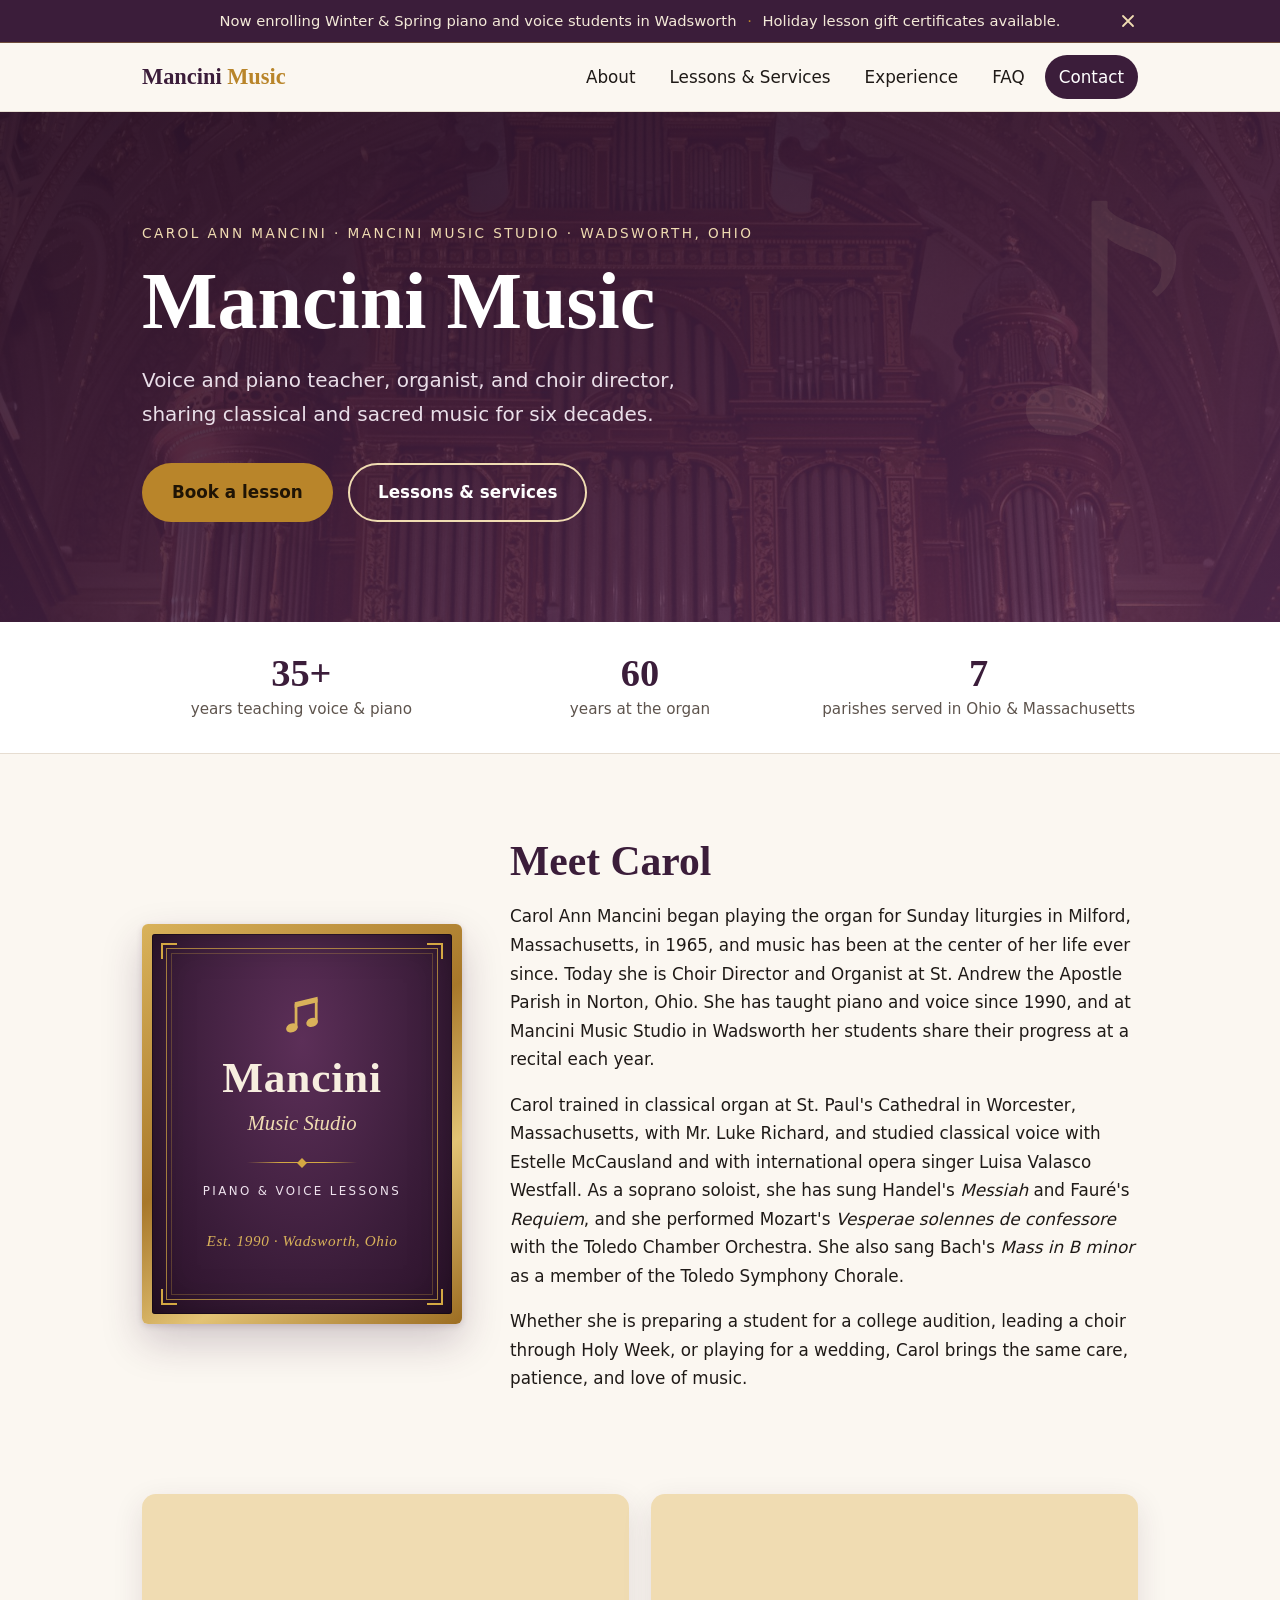
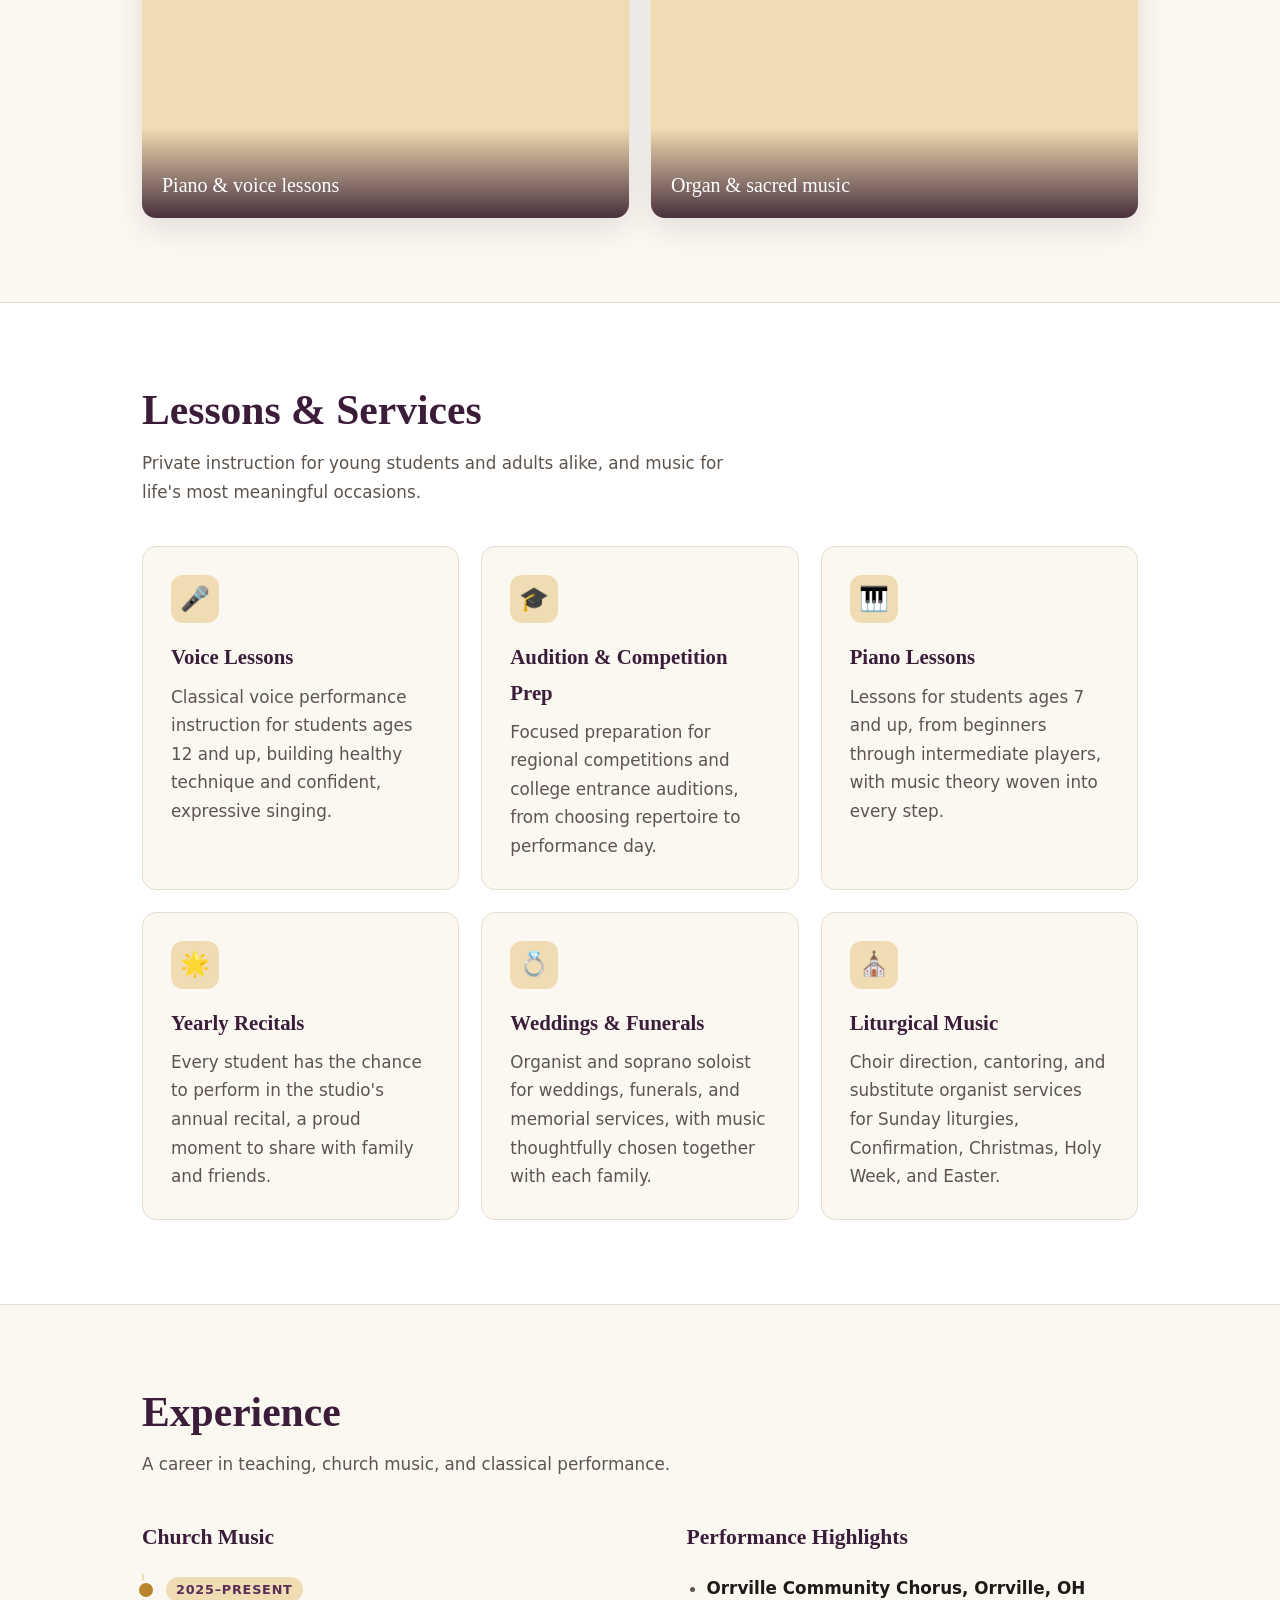
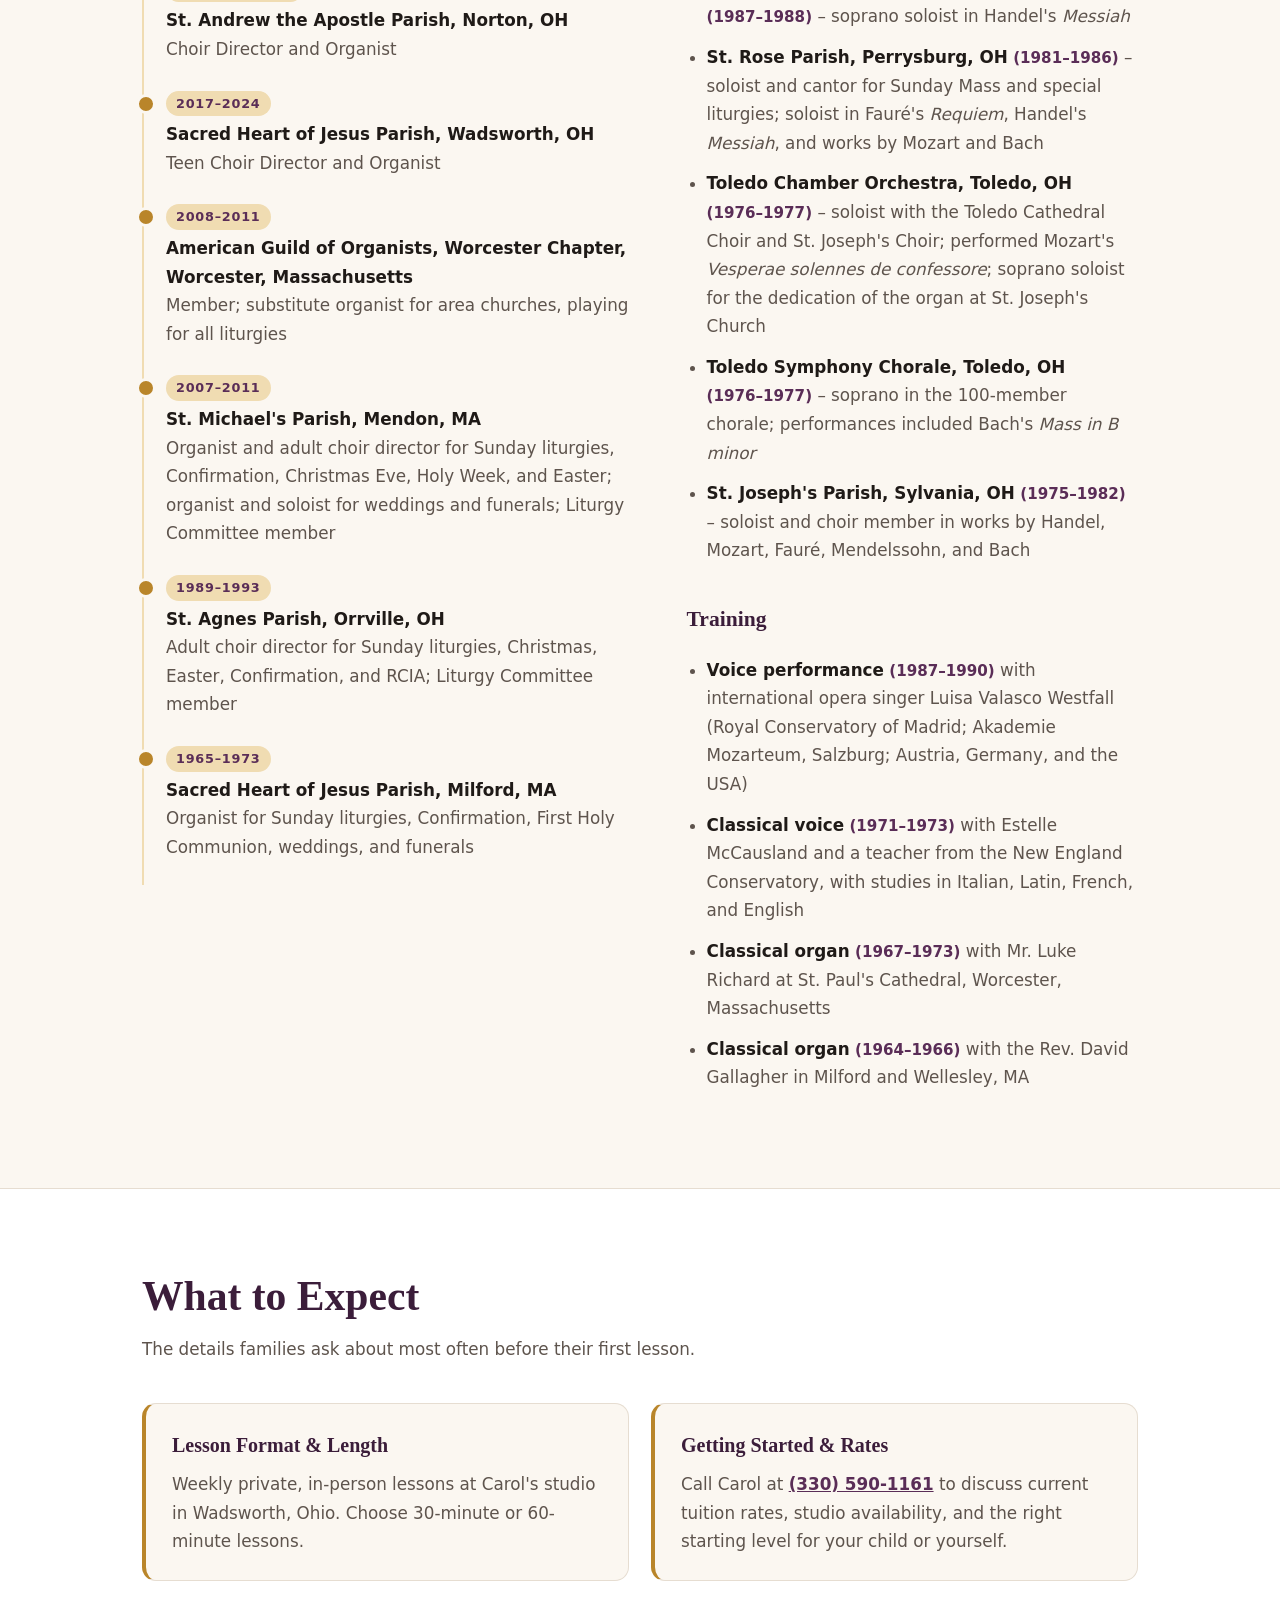
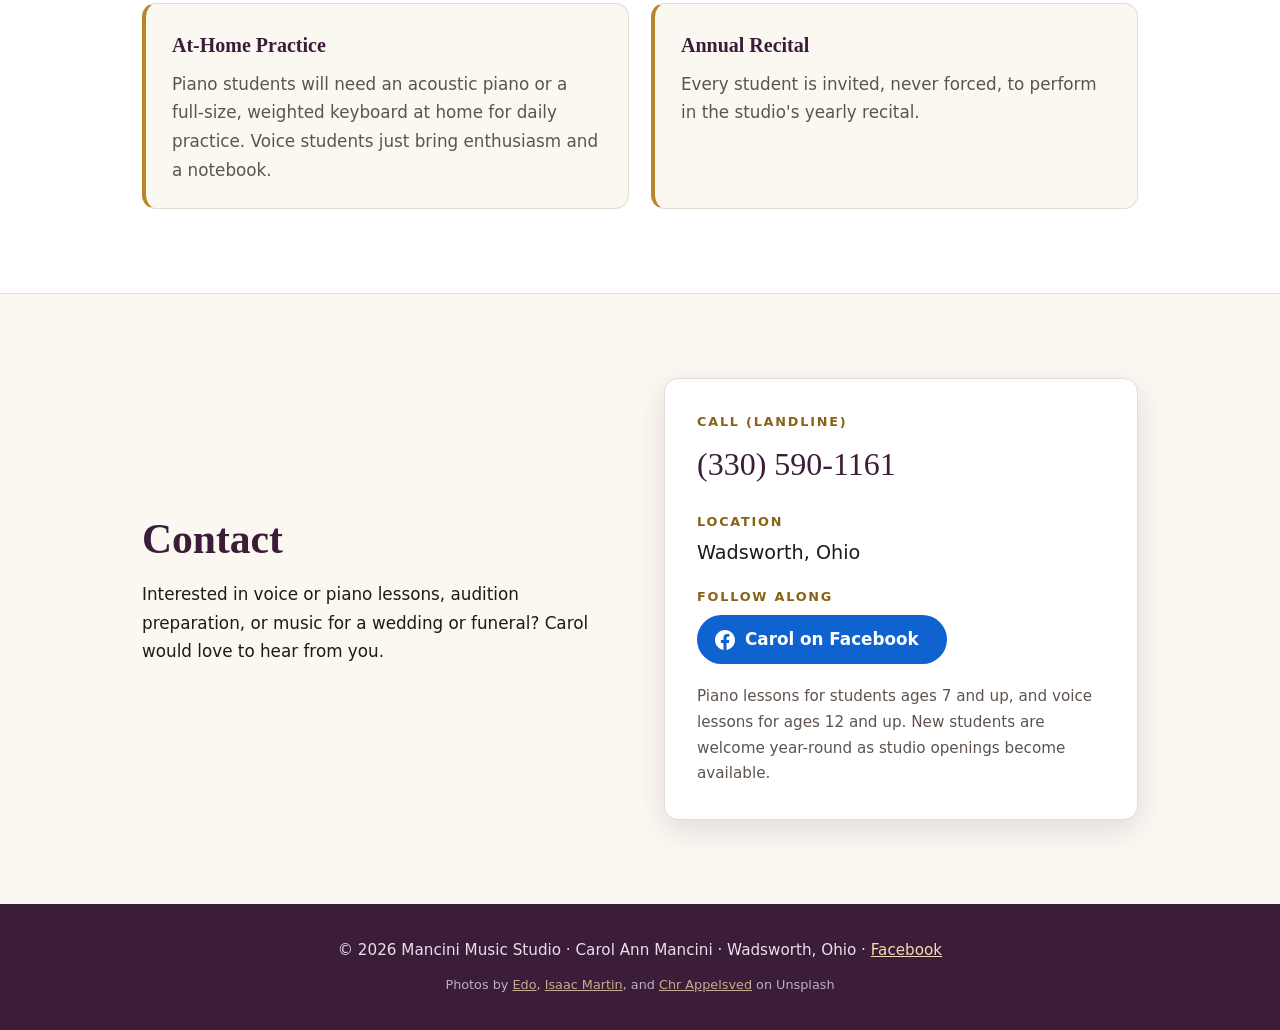
==== index.html @ 0dc57869 "Hide placeholder testimonials until real quotes" ====
<!doctype html>
<html lang="en">
<head>
<meta charset="utf-8">
<meta name="viewport" content="width=device-width, initial-scale=1">
<meta http-equiv="Content-Security-Policy" content="default-src 'none'; script-src 'self'; style-src 'self'; img-src 'self' data:; base-uri 'none'; form-action 'none'; upgrade-insecure-requests">
<meta name="referrer" content="strict-origin-when-cross-origin">
<title>Mancini Music | Carol Ann Mancini – Voice, Piano &amp; Organ</title>
<meta name="description" content="Carol Ann Mancini: voice and piano teacher, organist, and choir director in Wadsworth, Ohio. Piano lessons for ages 7 and up, voice lessons for ages 12 and up, audition preparation, and music for weddings and funerals.">
<link rel="canonical" href="https://mancini-music.github.io/">
<meta property="og:type" content="website">
<meta property="og:url" content="https://mancini-music.github.io/">
<meta property="og:title" content="Mancini Music – Carol Ann Mancini">
<meta property="og:description" content="Voice and piano lessons, organ, and sacred music in Wadsworth, Ohio.">
<meta property="og:image" content="https://mancini-music.github.io/images/hero-organ.jpg">
<meta name="theme-color" content="#3b1d3a">
<link rel="icon" type="image/svg+xml" href="data:image/svg+xml,%3Csvg xmlns='http://www.w3.org/2000/svg' viewBox='0 0 64 64'%3E%3Crect x='2' y='2' width='60' height='60' rx='14' fill='%235a1f3a' stroke='%23d4a843' stroke-width='3'/%3E%3Cg fill='%23e9c46a'%3E%3Cpath d='M25 19 47 14v6l-22 5z'/%3E%3Crect x='25' y='21' width='3.2' height='23'/%3E%3Crect x='43.8' y='16' width='3.2' height='23'/%3E%3Cellipse cx='21.5' cy='44' rx='6.5' ry='4.8' transform='rotate(-20 21.5 44)'/%3E%3Cellipse cx='40.3' cy='39' rx='6.5' ry='4.8' transform='rotate(-20 40.3 39)'/%3E%3C/g%3E%3C/svg%3E">
<link rel="stylesheet" href="styles.css?v=14">
<script type="application/ld+json">
{
  "@context": "https://schema.org",
  "@type": "MusicSchool",
  "name": "Mancini Music Studio",
  "alternateName": "Mancini Music",
  "description": "Private piano lessons for ages 7 and up and classical voice lessons for ages 12 and up with Carol Ann Mancini, organist and choir director. Audition preparation, yearly recitals, and music for weddings and funerals.",
  "url": "https://mancini-music.github.io/",
  "image": "https://mancini-music.github.io/images/hero-organ.jpg",
  "telephone": "+1-330-590-1161",
  "address": {
    "@type": "PostalAddress",
    "addressLocality": "Wadsworth",
    "addressRegion": "OH",
    "addressCountry": "US"
  },
  "areaServed": "Wadsworth, Ohio",
  "founder": {
    "@type": "Person",
    "name": "Carol Ann Mancini",
    "jobTitle": "Piano and Voice Teacher, Organist, and Choir Director"
  },
  "sameAs": ["https://www.facebook.com/carolann.mancini.71"]
}
</script>
</head>
<body>
<a class="skip" href="#main">Skip to main content</a>

<div class="announce" id="announce" role="region" aria-label="Studio announcement">
  <div class="wrap announce-inner">
    <p>Now enrolling Winter &amp; Spring piano and voice students in Wadsworth <span class="announce-dot" aria-hidden="true">·</span> Holiday lesson gift certificates available.</p>
    <button class="announce-close" type="button" aria-label="Dismiss announcement">
      <svg aria-hidden="true" focusable="false" width="14" height="14" viewBox="0 0 14 14"><path d="M2 2l10 10M12 2L2 12" stroke="currentColor" stroke-width="1.8" stroke-linecap="round"/></svg>
    </button>
  </div>
</div>

<header>
  <div class="wrap nav">
    <a class="brand" href="#home">Mancini <span>Music</span></a>
    <button class="toggle" type="button" aria-expanded="false" aria-controls="menu">Menu</button>
    <nav aria-label="Main">
      <ul class="menu" id="menu">
        <li><a href="#about">About</a></li>
        <li><a href="#services">Lessons &amp; Services</a></li>
        <li><a href="#experience">Experience</a></li>
        <li><a href="#faq">FAQ</a></li>
        <li><a class="cta" href="#contact">Contact</a></li>
      </ul>
    </nav>
  </div>
</header>

<main id="main">
  <section class="hero" id="home" aria-labelledby="hero-title">
    <div class="wrap">
      <p class="eyebrow">Carol Ann Mancini · Mancini Music Studio · Wadsworth, Ohio</p>
      <h1 id="hero-title">Mancini Music</h1>
      <p class="lead">Voice and piano teacher, organist, and choir director, sharing classical and sacred music for six decades.</p>
      <a class="btn btn-gold" href="#contact">Book a lesson</a>
      <a class="btn btn-line" href="#services">Lessons &amp; services</a>
    </div>
  </section>

  <div class="stats" role="group" aria-label="At a glance">
    <div class="wrap stats-grid">
      <div><strong>35+</strong><span>years teaching voice &amp; piano</span></div>
      <div><strong>60</strong><span>years at the organ</span></div>
      <div><strong>7</strong><span>parishes served in Ohio &amp; Massachusetts</span></div>
    </div>
  </div>

  <section id="about" aria-labelledby="about-title">
    <div class="wrap about">
      <div class="plaque" role="img" aria-label="Mancini Music Studio – Piano and Voice Lessons – Established 1990, Wadsworth, Ohio">
        <div class="plaque-inner">
          <span class="plaque-corner tl"></span><span class="plaque-corner tr"></span><span class="plaque-corner bl"></span><span class="plaque-corner br"></span>
          <svg class="plaque-note" aria-hidden="true" focusable="false" viewBox="0 0 48 48" width="44" height="44" fill="currentColor"><path d="M16 9 41 3v6L16 15z"/><rect x="16" y="11" width="3" height="26"/><rect x="38" y="5" width="3" height="26"/><ellipse cx="13" cy="37" rx="6.5" ry="4.8" transform="rotate(-20 13 37)"/><ellipse cx="35" cy="31" rx="6.5" ry="4.8" transform="rotate(-20 35 31)"/></svg>
          <span class="plaque-name">Mancini</span>
          <span class="plaque-sub">Music Studio</span>
          <span class="plaque-rule" aria-hidden="true"><span></span></span>
          <span class="plaque-tag">Piano &amp; Voice Lessons</span>
          <span class="plaque-est">Est. 1990 · Wadsworth, Ohio</span>
        </div>
      </div>
      <div>
        <h2 id="about-title">Meet Carol</h2>
        <p>Carol Ann Mancini began playing the organ for Sunday liturgies in Milford, Massachusetts, in 1965, and music has been at the center of her life ever since. Today she is Choir Director and Organist at St. Andrew the Apostle Parish in Norton, Ohio. She has taught piano and voice since 1990, and at Mancini Music Studio in Wadsworth her students share their progress at a recital each year.</p>
        <p>Carol trained in classical organ at St. Paul's Cathedral in Worcester, Massachusetts, with Mr. Luke Richard, and studied classical voice with Estelle McCausland and with international opera singer Luisa Valasco Westfall. As a soprano soloist, she has sung Handel's <em>Messiah</em> and Fauré's <em>Requiem</em>, and she performed Mozart's <em>Vesperae solennes de confessore</em> with the Toledo Chamber Orchestra. She also sang Bach's <em>Mass in B minor</em> as a member of the Toledo Symphony Chorale.</p>
        <p>Whether she is preparing a student for a college audition, leading a choir through Holy Week, or playing for a wedding, Carol brings the same care, patience, and love of music.</p>
      </div>
    </div>
  </section>

  <div class="photo-band">
    <div class="wrap photo-grid">
      <figure>
        <img src="images/piano-sheet-music.jpg" alt="Sheet music resting on a wooden upright piano" width="1100" height="733" loading="lazy" decoding="async">
        <figcaption>Piano &amp; voice lessons</figcaption>
      </figure>
      <figure>
        <img src="images/organ-console.jpg" alt="Close-up of a pipe organ's keyboards and stop knobs" width="1100" height="734" loading="lazy" decoding="async">
        <figcaption>Organ &amp; sacred music</figcaption>
      </figure>
    </div>
  </div>

  <section class="alt" id="services" aria-labelledby="services-title">
    <div class="wrap">
      <h2 id="services-title">Lessons &amp; Services</h2>
      <p class="sub">Private instruction for young students and adults alike, and music for life's most meaningful occasions.</p>
      <div class="cards">
        <article class="card"><div class="icon" aria-hidden="true">🎤</div><h3>Voice Lessons</h3><p>Classical voice performance instruction for students ages 12 and up, building healthy technique and confident, expressive singing.</p></article>
        <article class="card"><div class="icon" aria-hidden="true">🎓</div><h3>Audition &amp; Competition Prep</h3><p>Focused preparation for regional competitions and college entrance auditions, from choosing repertoire to performance day.</p></article>
        <article class="card"><div class="icon" aria-hidden="true">🎹</div><h3>Piano Lessons</h3><p>Lessons for students ages 7 and up, from beginners through intermediate players, with music theory woven into every step.</p></article>
        <article class="card"><div class="icon" aria-hidden="true">🌟</div><h3>Yearly Recitals</h3><p>Every student has the chance to perform in the studio's annual recital, a proud moment to share with family and friends.</p></article>
        <article class="card"><div class="icon" aria-hidden="true">💍</div><h3>Weddings &amp; Funerals</h3><p>Organist and soprano soloist for weddings, funerals, and memorial services, with music thoughtfully chosen together with each family.</p></article>
        <article class="card"><div class="icon" aria-hidden="true">⛪</div><h3>Liturgical Music</h3><p>Choir direction, cantoring, and substitute organist services for Sunday liturgies, Confirmation, Christmas, Holy Week, and Easter.</p></article>
      </div>
    </div>
  </section>

  <!-- Kind Words is hidden until real quotes are added: replace the placeholder quotes below, then delete the word "hidden" on the next line. -->
  <section id="kind-words" aria-labelledby="kind-words-title" hidden>
    <div class="wrap">
      <h2 id="kind-words-title">Kind Words</h2>
      <p class="sub">From the students and families Carol has taught and served.</p>
      <div class="quotes">
        <figure class="quote">
          <span class="quote-mark" aria-hidden="true">“</span>
          <blockquote>
            <p>Our daughter started with Carol at seven, barely able to find middle C. Three years later she plays for the family every Sunday, and she actually asks to practice. Carol is patient, warm, and wonderfully encouraging.</p>
          </blockquote>
          <figcaption><strong>Piano parent</strong><span>Wadsworth, Ohio</span></figcaption>
          <p class="placeholder-note">[Placeholder — replace with real parent/student quote]</p>
        </figure>
        <figure class="quote">
          <span class="quote-mark" aria-hidden="true">“</span>
          <blockquote>
            <p>Carol helped me choose my audition repertoire, worked on every phrase with me, and gave me the confidence to walk into the room calm. I was accepted into my first-choice voice program.</p>
          </blockquote>
          <figcaption><strong>Voice student</strong><span>College audition preparation</span></figcaption>
          <p class="placeholder-note">[Placeholder — replace with real parent/student quote]</p>
        </figure>
        <figure class="quote">
          <span class="quote-mark" aria-hidden="true">“</span>
          <blockquote>
            <p>Carol played and sang at our wedding and, years later, at my father's funeral. Both times she took the time to learn what mattered to us, and the music was beautiful.</p>
          </blockquote>
          <figcaption><strong>Parish family</strong><span>Wedding and funeral music</span></figcaption>
          <p class="placeholder-note">[Placeholder — replace with real parent/student quote]</p>
        </figure>
      </div>
    </div>
  </section>

  <section id="experience" aria-labelledby="experience-title">
    <div class="wrap">
      <h2 id="experience-title">Experience</h2>
      <p class="sub">A career in teaching, church music, and classical performance.</p>
      <div class="exp-grid">
        <div>
          <h3 class="col-title">Church Music</h3>
          <ol class="timeline">
            <li><span class="yr">2025–present</span><strong>St. Andrew the Apostle Parish, Norton, OH</strong>Choir Director and Organist</li>
            <li><span class="yr">2017–2024</span><strong>Sacred Heart of Jesus Parish, Wadsworth, OH</strong>Teen Choir Director and Organist</li>
            <li><span class="yr">2008–2011</span><strong>American Guild of Organists, Worcester Chapter, Worcester, Massachusetts</strong>Member; substitute organist for area churches, playing for all liturgies</li>
            <li><span class="yr">2007–2011</span><strong>St. Michael's Parish, Mendon, MA</strong>Organist and adult choir director for Sunday liturgies, Confirmation, Christmas Eve, Holy Week, and Easter; organist and soloist for weddings and funerals; Liturgy Committee member</li>
            <li><span class="yr">1989–1993</span><strong>St. Agnes Parish, Orrville, OH</strong>Adult choir director for Sunday liturgies, Christmas, Easter, Confirmation, and RCIA; Liturgy Committee member</li>
            <li><span class="yr">1965–1973</span><strong>Sacred Heart of Jesus Parish, Milford, MA</strong>Organist for Sunday liturgies, Confirmation, First Holy Communion, weddings, and funerals</li>
          </ol>
        </div>
        <div>
          <h3 class="col-title">Performance Highlights</h3>
          <ul class="highlights">
            <li><strong>Orrville Community Chorus, Orrville, OH</strong> <span class="when">(1987–1988)</span> – soprano soloist in Handel's <em>Messiah</em></li>
            <li><strong>St. Rose Parish, Perrysburg, OH</strong> <span class="when">(1981–1986)</span> – soloist and cantor for Sunday Mass and special liturgies; soloist in Fauré's <em>Requiem</em>, Handel's <em>Messiah</em>, and works by Mozart and Bach</li>
            <li><strong>Toledo Chamber Orchestra, Toledo, OH</strong> <span class="when">(1976–1977)</span> – soloist with the Toledo Cathedral Choir and St. Joseph's Choir; performed Mozart's <em>Vesperae solennes de confessore</em>; soprano soloist for the dedication of the organ at St. Joseph's Church</li>
            <li><strong>Toledo Symphony Chorale, Toledo, OH</strong> <span class="when">(1976–1977)</span> – soprano in the 100-member chorale; performances included Bach's <em>Mass in B minor</em></li>
            <li><strong>St. Joseph's Parish, Sylvania, OH</strong> <span class="when">(1975–1982)</span> – soloist and choir member in works by Handel, Mozart, Fauré, Mendelssohn, and Bach</li>
          </ul>
          <h3 class="col-title">Training</h3>
          <ul class="highlights">
            <li><strong>Voice performance</strong> <span class="when">(1987–1990)</span> with international opera singer Luisa Valasco Westfall (Royal Conservatory of Madrid; Akademie Mozarteum, Salzburg; Austria, Germany, and the USA)</li>
            <li><strong>Classical voice</strong> <span class="when">(1971–1973)</span> with Estelle McCausland and a teacher from the New England Conservatory, with studies in Italian, Latin, French, and English</li>
            <li><strong>Classical organ</strong> <span class="when">(1967–1973)</span> with Mr. Luke Richard at St. Paul's Cathedral, Worcester, Massachusetts</li>
            <li><strong>Classical organ</strong> <span class="when">(1964–1966)</span> with the Rev. David Gallagher in Milford and Wellesley, MA</li>
          </ul>
        </div>
      </div>
    </div>
  </section>

  <section class="alt" id="faq" aria-labelledby="faq-title">
    <div class="wrap">
      <h2 id="faq-title">What to Expect</h2>
      <p class="sub">The details families ask about most often before their first lesson.</p>
      <div class="faq-grid">
        <div class="faq-item">
          <h3>Lesson Format &amp; Length</h3>
          <p>Weekly private, in-person lessons at Carol's studio in Wadsworth, Ohio. Choose 30-minute or 60-minute lessons.</p>
        </div>
        <div class="faq-item">
          <h3>Getting Started &amp; Rates</h3>
          <p>Call Carol at <a href="tel:+13305901161">(330) 590-1161</a> to discuss current tuition rates, studio availability, and the right starting level for your child or yourself.</p>
        </div>
        <div class="faq-item">
          <h3>At-Home Practice</h3>
          <p>Piano students will need an acoustic piano or a full-size, weighted keyboard at home for daily practice. Voice students just bring enthusiasm and a notebook.</p>
        </div>
        <div class="faq-item">
          <h3>Annual Recital</h3>
          <p>Every student is invited, never forced, to perform in the studio's yearly recital.</p>
        </div>
      </div>
    </div>
  </section>

  <section id="contact" aria-labelledby="contact-title">
    <div class="wrap contact">
      <div>
        <h2 id="contact-title">Contact</h2>
        <p>Interested in voice or piano lessons, audition preparation, or music for a wedding or funeral? Carol would love to hear from you.</p>
      </div>
      <div class="contact-card">
        <p class="label">Call (landline)</p>
        <a class="phone" href="tel:+13305901161">(330) 590-1161</a>
        <p class="label">Location</p>
        <p class="loc">Wadsworth, Ohio</p>
        <p class="label">Follow along</p>
        <a class="fb" href="https://www.facebook.com/carolann.mancini.71" target="_blank" rel="noopener noreferrer">
          <svg aria-hidden="true" focusable="false" width="20" height="20" viewBox="0 0 24 24" fill="currentColor"><path d="M24 12.07C24 5.4 18.63 0 12 0S0 5.4 0 12.07C0 18.1 4.39 23.1 10.13 24v-8.44H7.08v-3.49h3.05V9.41c0-3.02 1.79-4.69 4.53-4.69 1.31 0 2.68.23 2.68.23v2.97h-1.51c-1.49 0-1.96.93-1.96 1.89v2.26h3.33l-.53 3.49h-2.8V24C19.61 23.1 24 18.1 24 12.07z"/></svg>
          Carol on Facebook<span class="sr-only"> (opens in a new tab)</span>
        </a>
        <p class="note">Piano lessons for students ages 7 and up, and voice lessons for ages 12 and up. New students are welcome year-round as studio openings become available.</p>
      </div>
    </div>
  </section>
</main>

<footer>
  <div class="wrap">
    <p class="foot-line">© <span id="year">2026</span> Mancini Music Studio · Carol Ann Mancini · Wadsworth, Ohio · <a href="https://www.facebook.com/carolann.mancini.71" target="_blank" rel="noopener noreferrer">Facebook<span class="sr-only"> (opens in a new tab)</span></a></p>
    <p class="credits">Photos by <a href="https://unsplash.com/photos/7fTgPsEkrFI" target="_blank" rel="noopener noreferrer">Edo</a>, <a href="https://unsplash.com/photos/yQrRFZwltRI" target="_blank" rel="noopener noreferrer">Isaac Martin</a>, and <a href="https://unsplash.com/photos/r56ednuP0Cc" target="_blank" rel="noopener noreferrer">Chr Appelsved</a> on Unsplash</p>
  </div>
</footer>

<script src="script.js?v=12"></script>
</body>
</html>
---- styles.css ----
:root{
  --bg:#fbf7f1; --surface:#ffffff; --ink:#1f1a17; --muted:#5e544d;
  --plum:#3b1d3a; --plum-2:#5a2d57; --gold:#b9852a; --gold-text:#8a6214; --gold-soft:#f0dcb2; --line:#e6ddd1;
  --radius:14px; --shadow:0 10px 30px rgba(59,29,58,.12);
  --serif:"Playfair Display",Georgia,"Times New Roman",serif;
  --sans:system-ui,-apple-system,"Segoe UI",Roboto,sans-serif;
}
*{box-sizing:border-box}
html{scroll-behavior:smooth;scroll-padding-top:80px}
body{margin:0;background:var(--bg);color:var(--ink);font-family:var(--sans);line-height:1.7;font-size:1.05rem}
img,svg{max-width:100%}
a{color:var(--plum-2)}
:focus-visible{outline:3px solid var(--gold);outline-offset:3px;border-radius:4px}
.skip{position:absolute;left:-999px;top:8px;background:var(--plum);color:#fff;padding:10px 16px;border-radius:8px;z-index:100}
.skip:focus{left:8px}
.wrap{max-width:1040px;margin:0 auto;padding:0 22px}

/* Announcement bar */
.announce{background:var(--plum);color:#f4ead9;border-bottom:1px solid rgba(212,168,67,.35);font-size:.92rem;line-height:1.5}
.announce[hidden]{display:none}
.announce-inner{display:flex;align-items:center;justify-content:center;gap:14px;padding-block:10px;position:relative}
.announce p{margin:0;text-align:center;padding-inline:36px}
.announce-dot{color:var(--gold);margin:0 6px}
.announce-close{position:absolute;right:16px;top:50%;transform:translateY(-50%);display:grid;place-items:center;width:32px;height:32px;padding:0;border:0;border-radius:50%;background:transparent;color:var(--gold-soft);cursor:pointer}
.announce-close:hover{background:rgba(255,255,255,.12);color:#fff}
@media(max-width:600px){.announce{font-size:.85rem}.announce p{padding-inline:4px 34px;text-align:left}.announce-close{right:8px}}

/* Header */
header{position:sticky;top:0;z-index:50;background:rgba(251,247,241,.94);backdrop-filter:blur(8px);border-bottom:1px solid var(--line)}
.nav{display:flex;align-items:center;justify-content:space-between;min-height:68px}
.brand{font-family:var(--serif);font-size:1.4rem;font-weight:700;color:var(--plum);text-decoration:none}
.brand span{color:var(--gold)}
.menu{display:flex;gap:6px;list-style:none;margin:0;padding:0}
.menu a{display:block;padding:8px 14px;border-radius:999px;text-decoration:none;color:var(--ink);font-weight:500}
.menu a:hover{background:var(--gold-soft)}
.menu a.cta{background:var(--plum);color:#fff}
.menu a.cta:hover{background:var(--plum-2)}
.toggle{display:none;background:none;border:2px solid var(--plum);color:var(--plum);border-radius:8px;padding:8px 12px;font:inherit;font-weight:600;cursor:pointer}
@media(max-width:760px){
  .toggle{display:block}
  .menu{display:none;position:absolute;top:68px;left:0;right:0;flex-direction:column;background:var(--bg);padding:12px 22px 20px;border-bottom:1px solid var(--line)}
  .menu.open{display:flex}
}

/* Hero */
.hero{background:linear-gradient(160deg,rgba(43,18,42,.93) 0%,rgba(90,45,87,.82) 100%),url("images/hero-organ.jpg?v=7") center 35%/cover no-repeat,var(--plum);color:#fff;padding:110px 0 100px;position:relative;overflow:hidden}
.hero::after{content:"♪";position:absolute;right:6%;top:10%;font-size:20rem;line-height:1;color:rgba(240,220,178,.08);pointer-events:none}
.eyebrow{text-transform:uppercase;letter-spacing:.18em;font-size:.85rem;color:var(--gold-soft);margin:0 0 14px}
.hero h1{font-family:var(--serif);font-size:clamp(2.6rem,8vw,5rem);line-height:1.05;margin:0 0 20px}
.hero p.lead{font-size:1.25rem;max-width:560px;color:#eadfe9;margin:0 0 32px}
.btn{display:inline-block;padding:13px 28px;border-radius:999px;font:inherit;font-weight:600;text-decoration:none;border:2px solid transparent;cursor:pointer}
.btn-gold{background:var(--gold);color:#1f1405}
.btn-gold:hover{background:#cf9a3a}
.btn-line{border-color:var(--gold-soft);color:#fff;margin-left:10px}
.btn-line:hover{background:rgba(255,255,255,.12)}
@media(max-width:480px){.btn-line{margin:12px 0 0}}

/* Sections */
section{padding:84px 0}
section.alt{background:var(--surface);border-block:1px solid var(--line)}
h2{font-family:var(--serif);font-size:clamp(1.9rem,4vw,2.6rem);color:var(--plum);margin:0 0 14px;line-height:1.15}
.sub{color:var(--muted);max-width:620px;margin:0 0 40px}

/* About */
.about{display:grid;grid-template-columns:320px 1fr;gap:48px;align-items:center}

/* Studio plaque */
.plaque{aspect-ratio:4/5;padding:10px;border-radius:6px;background:linear-gradient(145deg,#d9b25a 0%,#a8782a 45%,#e3c375 70%,#9c6d22 100%);box-shadow:0 18px 40px rgba(59,29,58,.22),0 2px 6px rgba(59,29,58,.15)}
.plaque-inner{position:relative;height:100%;border-radius:3px;background:radial-gradient(ellipse at 50% 28%,#5c2f58 0%,var(--plum) 62%,#2b122a 100%);box-shadow:inset 0 0 0 1px rgba(0,0,0,.35),inset 0 0 40px rgba(0,0,0,.35);color:#f7eedf;display:flex;flex-direction:column;align-items:center;justify-content:center;text-align:center;padding:36px 26px}
.plaque-inner::before{content:"";position:absolute;inset:14px;border:1px solid rgba(212,168,67,.7);pointer-events:none}
.plaque-inner::after{content:"";position:absolute;inset:19px;border:1px solid rgba(212,168,67,.28);pointer-events:none}
.plaque-corner{position:absolute;width:16px;height:16px;border-color:#d4a843;border-style:solid;border-width:0}
.plaque-corner.tl{top:9px;left:9px;border-top-width:2px;border-left-width:2px}
.plaque-corner.tr{top:9px;right:9px;border-top-width:2px;border-right-width:2px}
.plaque-corner.bl{bottom:9px;left:9px;border-bottom-width:2px;border-left-width:2px}
.plaque-corner.br{bottom:9px;right:9px;border-bottom-width:2px;border-right-width:2px}
.plaque-note{color:#d9b25a;margin-bottom:18px}
.plaque-name{font-family:var(--serif);font-size:2.7rem;font-weight:700;line-height:1;letter-spacing:.02em}
.plaque-sub{font-family:var(--serif);font-style:italic;font-size:1.3rem;color:var(--gold-soft);margin-top:6px}
.plaque-rule{position:relative;width:110px;height:1px;background:linear-gradient(90deg,transparent,#d4a843 30%,#d4a843 70%,transparent);margin:22px 0 18px}
.plaque-rule span{position:absolute;left:50%;top:50%;width:7px;height:7px;background:#d4a843;transform:translate(-50%,-50%) rotate(45deg)}
.plaque-tag{text-transform:uppercase;letter-spacing:.2em;font-size:.74rem;color:#efe3ee}
.plaque-est{margin-top:26px;font-family:var(--serif);font-style:italic;font-size:.95rem;letter-spacing:.04em;color:#d9b25a}
@media(max-width:760px){.about{grid-template-columns:1fr}.plaque{max-width:290px;width:100%;margin-inline:auto}}

/* Cards */
.cards{display:grid;grid-template-columns:repeat(auto-fit,minmax(240px,1fr));gap:22px}
.card{background:var(--bg);border:1px solid var(--line);border-radius:var(--radius);padding:28px;transition:transform .2s,box-shadow .2s}
.card:hover{transform:translateY(-4px);box-shadow:var(--shadow)}
.icon{width:48px;height:48px;border-radius:12px;background:var(--gold-soft);color:var(--plum);display:grid;place-items:center;font-size:1.5rem;margin-bottom:16px}
.card h3{font-family:var(--serif);margin:0 0 8px;color:var(--plum);font-size:1.3rem}
.card p{margin:0;color:var(--muted)}

/* Stats strip */
.stats{background:var(--surface);border-bottom:1px solid var(--line)}
.stats-grid{display:grid;grid-template-columns:repeat(3,1fr);gap:20px;padding-block:30px;text-align:center}
.stats strong{display:block;font-family:var(--serif);font-size:2.4rem;color:var(--plum);line-height:1.1}
.stats span{color:var(--muted);font-size:.95rem}
@media(max-width:600px){.stats-grid{grid-template-columns:1fr;gap:14px}}

/* Experience */
.exp-grid{display:grid;grid-template-columns:1.1fr 1fr;gap:48px}
@media(max-width:860px){.exp-grid{grid-template-columns:1fr}}
.col-title{font-family:var(--serif);color:var(--plum);font-size:1.35rem;margin:0 0 18px}
.highlights + .col-title{margin-top:36px}
.timeline{list-style:none;margin:0;padding:0 0 0 22px;border-left:2px solid var(--gold-soft)}
.timeline li{position:relative;padding:0 0 24px;color:var(--muted)}
.timeline li::before{content:"";position:absolute;left:-30px;top:6px;width:14px;height:14px;border-radius:50%;background:var(--gold);border:3px solid var(--bg)}
.timeline strong{display:block;color:var(--ink)}
.yr{display:inline-block;font-size:.8rem;font-weight:700;letter-spacing:.06em;text-transform:uppercase;color:var(--plum-2);background:var(--gold-soft);padding:2px 10px;border-radius:999px;margin-bottom:4px}
.highlights{margin:0;padding-left:20px}
.highlights li{margin-bottom:12px;color:var(--muted)}
.highlights strong{color:var(--ink)}
.when{color:var(--plum-2);font-size:.9em;font-weight:600;white-space:nowrap}

/* Contact */
.contact{display:grid;grid-template-columns:1fr 1fr;gap:48px;align-items:center}
@media(max-width:760px){.contact{grid-template-columns:1fr}}
.contact-card{background:var(--surface);border:1px solid var(--line);border-radius:var(--radius);padding:32px;box-shadow:var(--shadow)}
.contact-card .label{margin:0;text-transform:uppercase;letter-spacing:.14em;font-size:.8rem;font-weight:700;color:var(--gold-text)}
.phone{display:inline-block;font-family:var(--serif);font-size:2rem;color:var(--plum);text-decoration:none;margin:4px 0 20px}
.phone:hover{text-decoration:underline}
.loc{font-size:1.2rem;margin:4px 0 16px}
.note{font-size:.95rem;color:var(--muted);margin:0}
.fb{display:inline-flex;align-items:center;gap:10px;margin:8px 0 20px;padding:10px 18px;border-radius:999px;background:#0f63d1;color:#fff;font-weight:600;text-decoration:none}
.fb:hover{background:#0b4fa8}
.sr-only{position:absolute;width:1px;height:1px;padding:0;margin:-1px;overflow:hidden;clip:rect(0,0,0,0);white-space:nowrap;border:0}

footer{background:var(--plum);color:#eadfe9;padding:34px 0;text-align:center;font-size:.95rem}
footer a{color:var(--gold-soft)}
.foot-line{margin:0}
.credits{margin:10px 0 0;font-size:.8rem;opacity:.75}

/* Photo band */
.photo-band{padding:0 0 84px}
.photo-grid{display:grid;grid-template-columns:1fr 1fr;gap:22px}
@media(max-width:640px){.photo-grid{grid-template-columns:1fr}}
.photo-grid figure{margin:0;position:relative;border-radius:var(--radius);overflow:hidden;box-shadow:var(--shadow);aspect-ratio:3/2;background:var(--gold-soft)}
.photo-grid img{width:100%;height:100%;object-fit:cover;display:block}
.photo-grid figcaption{position:absolute;left:0;right:0;bottom:0;padding:40px 20px 16px;background:linear-gradient(transparent,rgba(43,18,42,.85));color:#fff;font-family:var(--serif);font-size:1.25rem}


/* Kind Words (testimonials) */
.quotes{display:grid;grid-template-columns:repeat(auto-fit,minmax(260px,1fr));gap:22px}
.quote{position:relative;margin:0;background:var(--surface);border:1px solid var(--line);border-radius:var(--radius);padding:34px 28px 24px;display:flex;flex-direction:column;box-shadow:0 1px 0 rgba(59,29,58,.03)}
.quote::before{content:"";position:absolute;left:28px;right:28px;top:0;height:3px;border-radius:0 0 3px 3px;background:linear-gradient(90deg,var(--gold),var(--gold-soft))}
.quote-mark{font-family:var(--serif);font-size:4rem;line-height:.6;color:var(--gold);height:28px}
.quote blockquote{margin:6px 0 20px;flex:1}
.quote blockquote p{margin:0;font-family:var(--serif);font-style:italic;font-size:1.08rem;line-height:1.65;color:var(--ink)}
.quote figcaption{border-top:1px solid var(--line);padding-top:14px}
.quote figcaption strong{display:block;color:var(--plum);font-size:.98rem}
.quote figcaption span{color:var(--muted);font-size:.88rem}
.placeholder-note{margin:12px 0 0;font-size:.75rem;letter-spacing:.02em;color:#8a5a12;background:#fbf1dc;border:1px dashed #d9b25a;border-radius:6px;padding:4px 8px;align-self:flex-start}

/* What to Expect / FAQ */
.faq-grid{display:grid;grid-template-columns:1fr 1fr;gap:22px}
@media(max-width:700px){.faq-grid{grid-template-columns:1fr}}
.faq-item{background:var(--bg);border:1px solid var(--line);border-left:4px solid var(--gold);border-radius:var(--radius);padding:24px 26px}
.faq-item h3{font-family:var(--serif);color:var(--plum);font-size:1.25rem;margin:0 0 8px}
.faq-item p{margin:0;color:var(--muted)}
.faq-item a{color:var(--plum-2);font-weight:600;white-space:nowrap}

/* Timeline dots on white sections */
.alt .timeline li::before{border-color:var(--surface)}

/* Tighter menu spacing between tablet and small desktop */
@media(min-width:761px) and (max-width:900px){.menu a{padding:8px 10px}.brand{font-size:1.25rem}}

@media(prefers-reduced-motion:reduce){
  html{scroll-behavior:auto}
  *{transition:none!important}
}
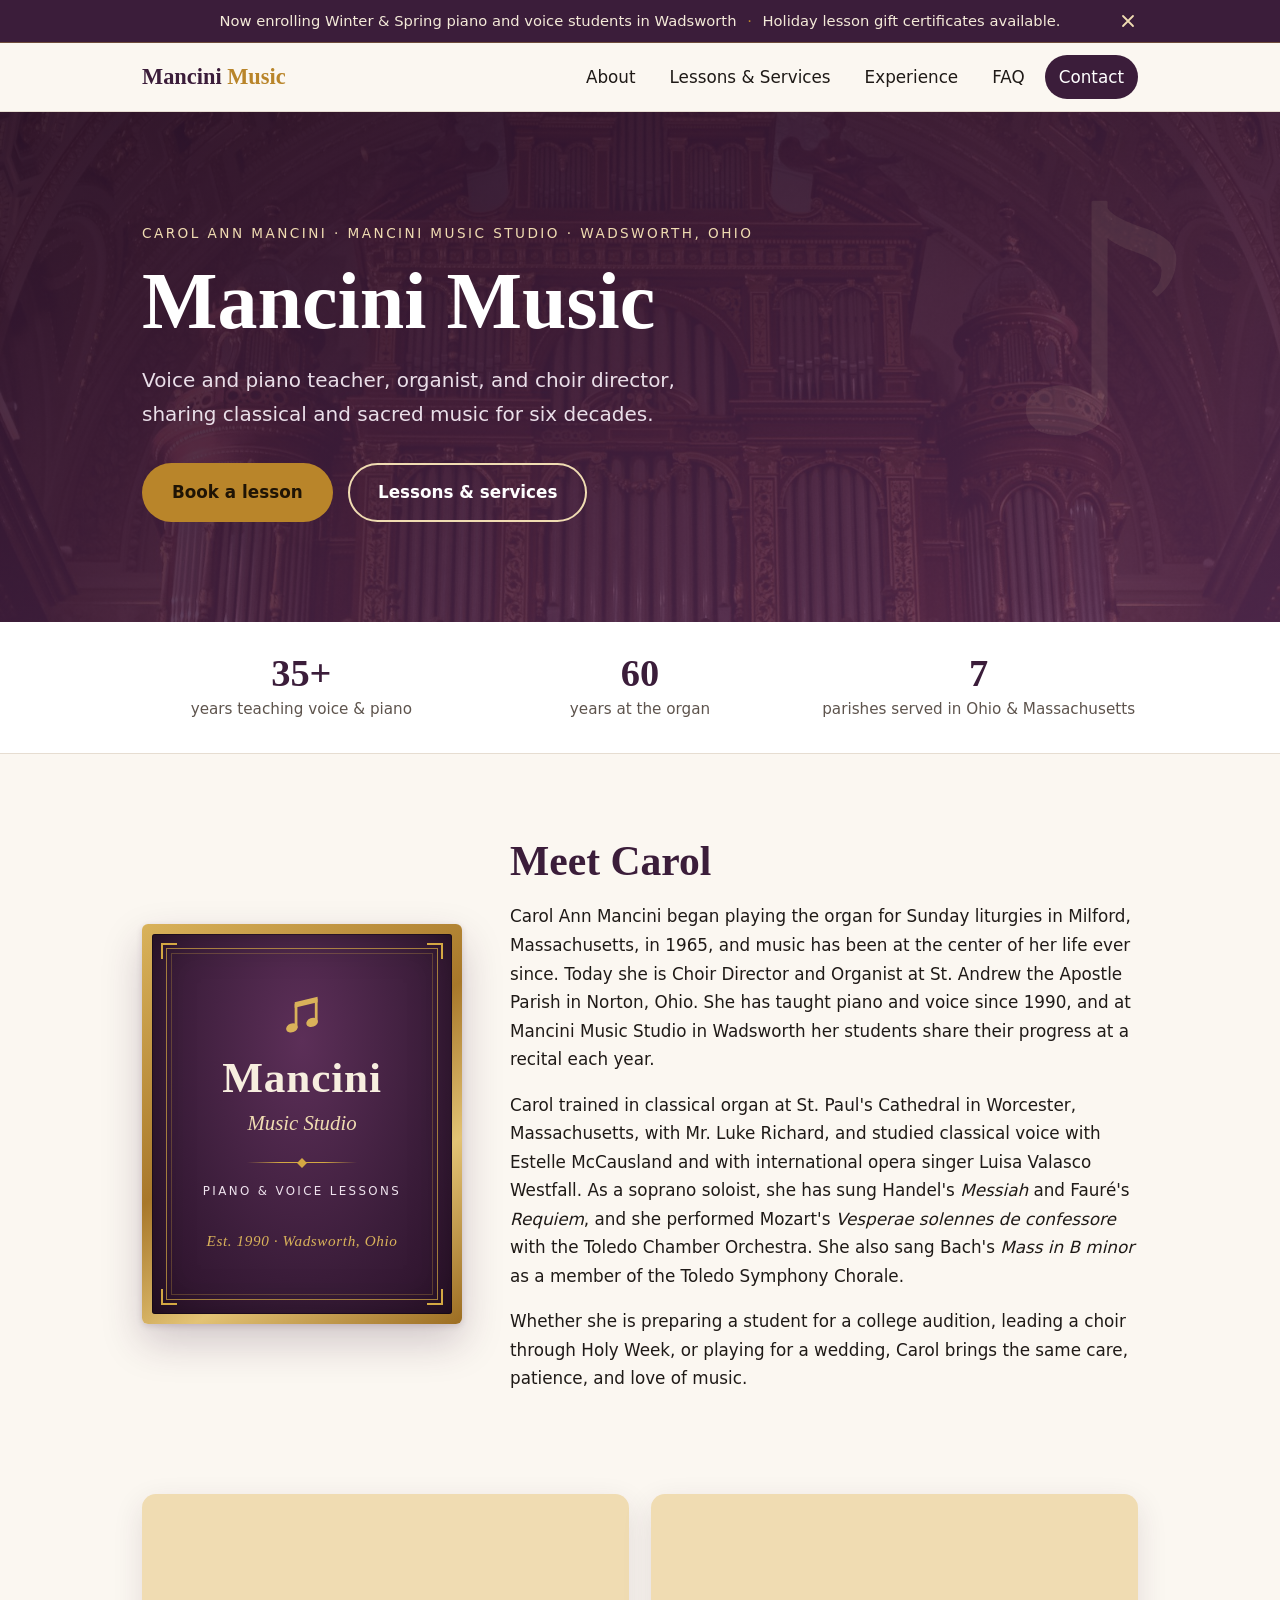
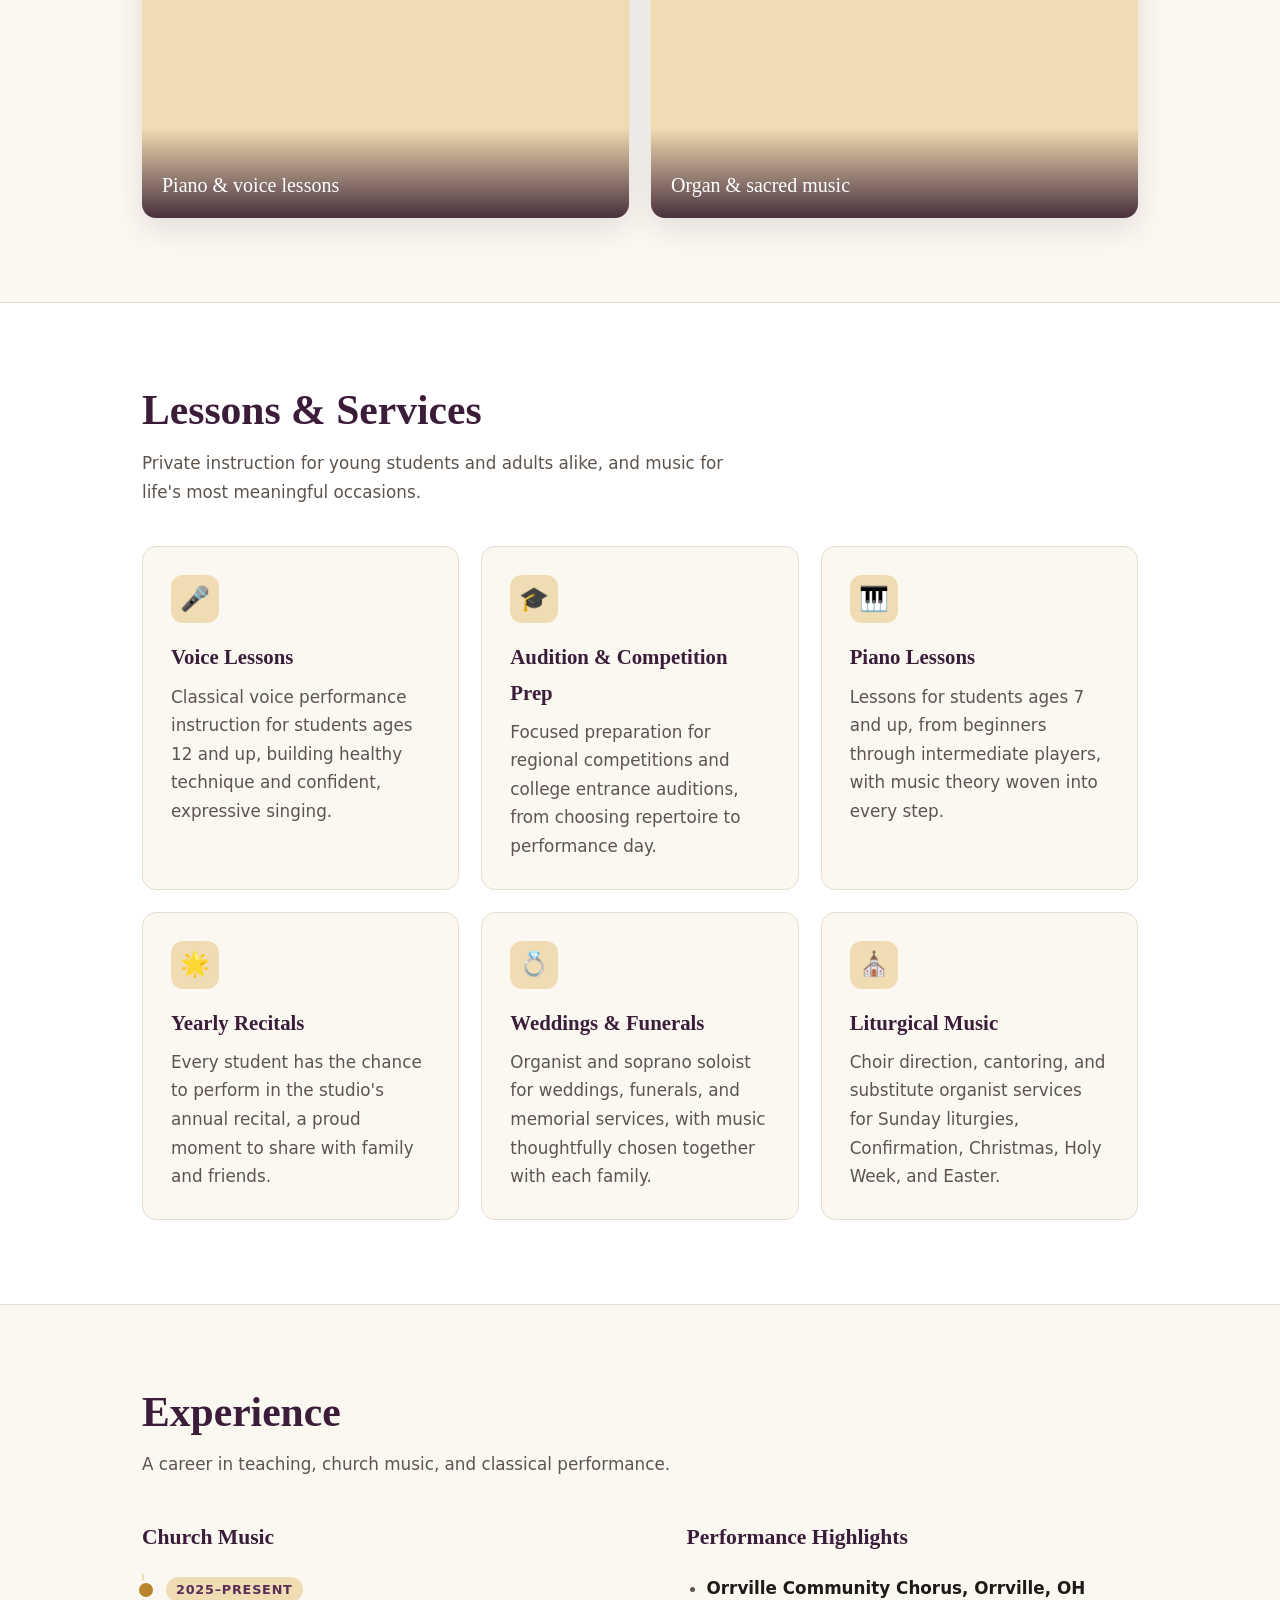
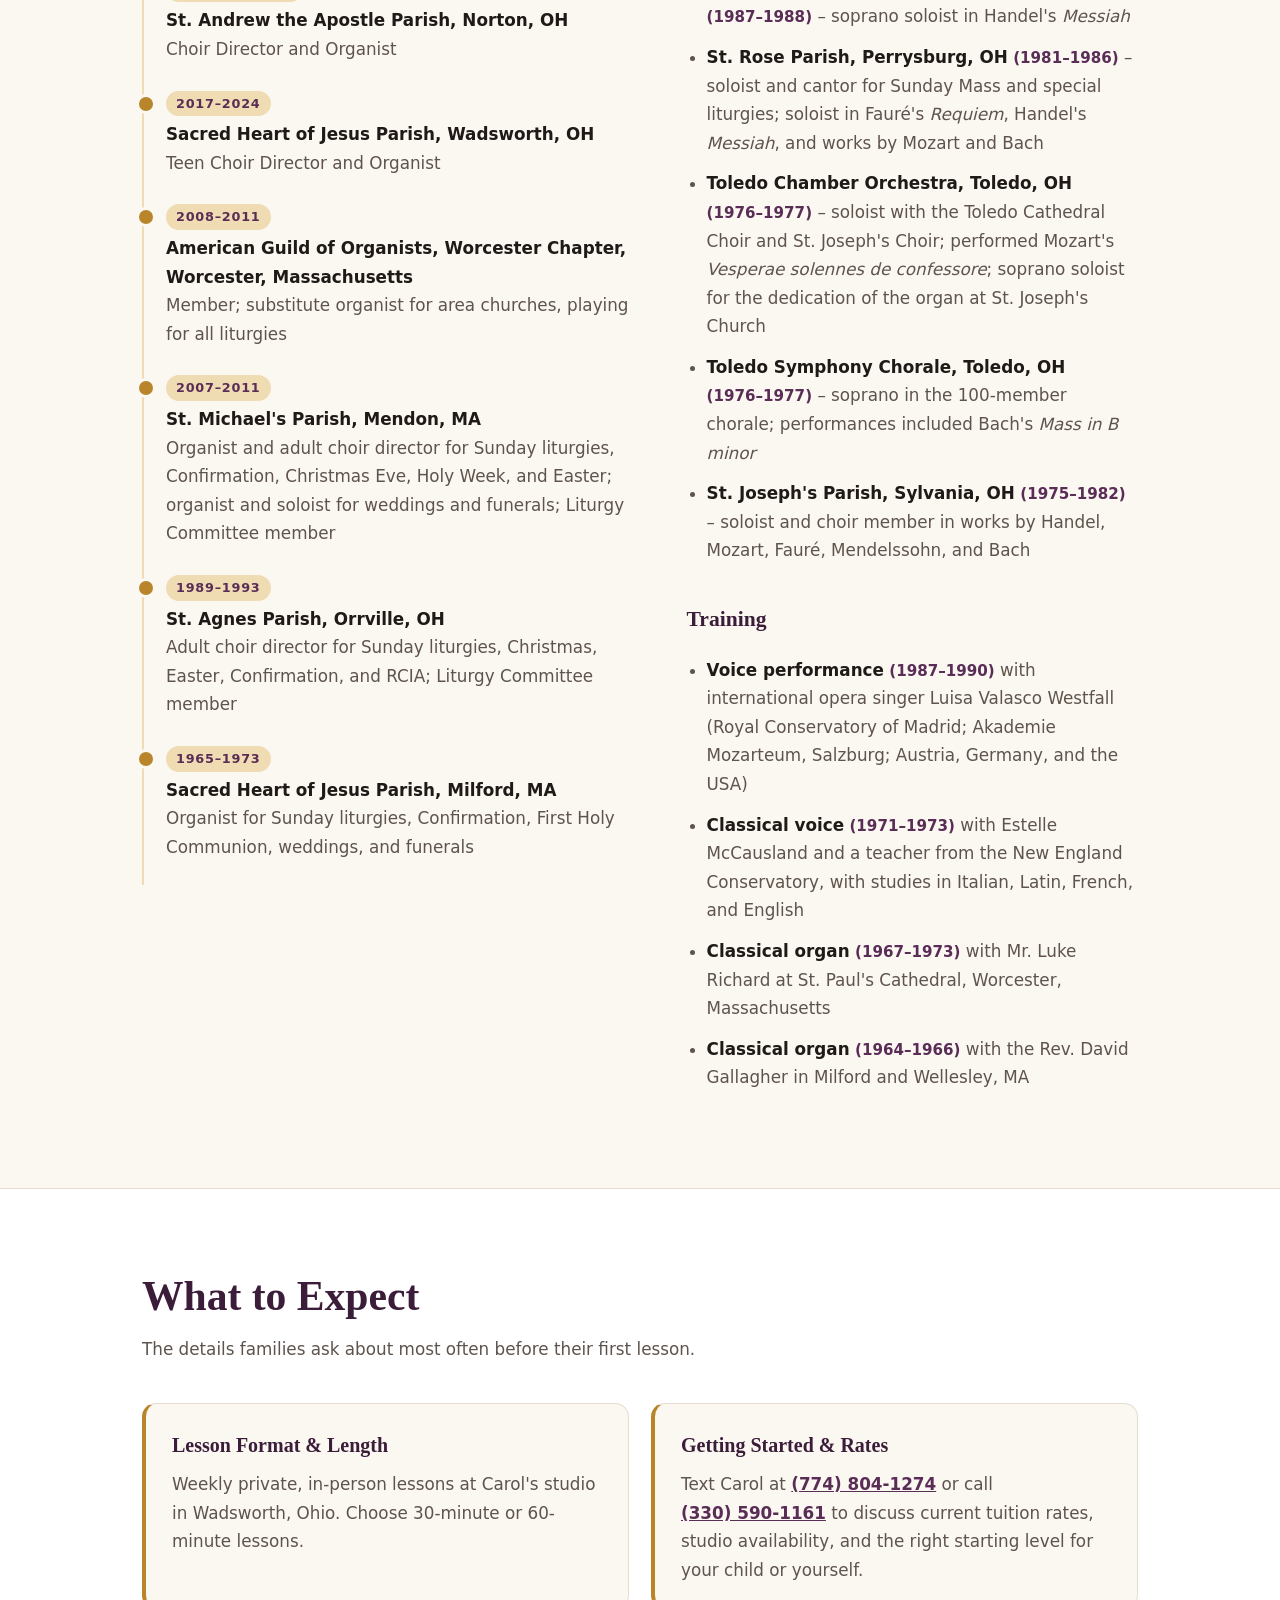
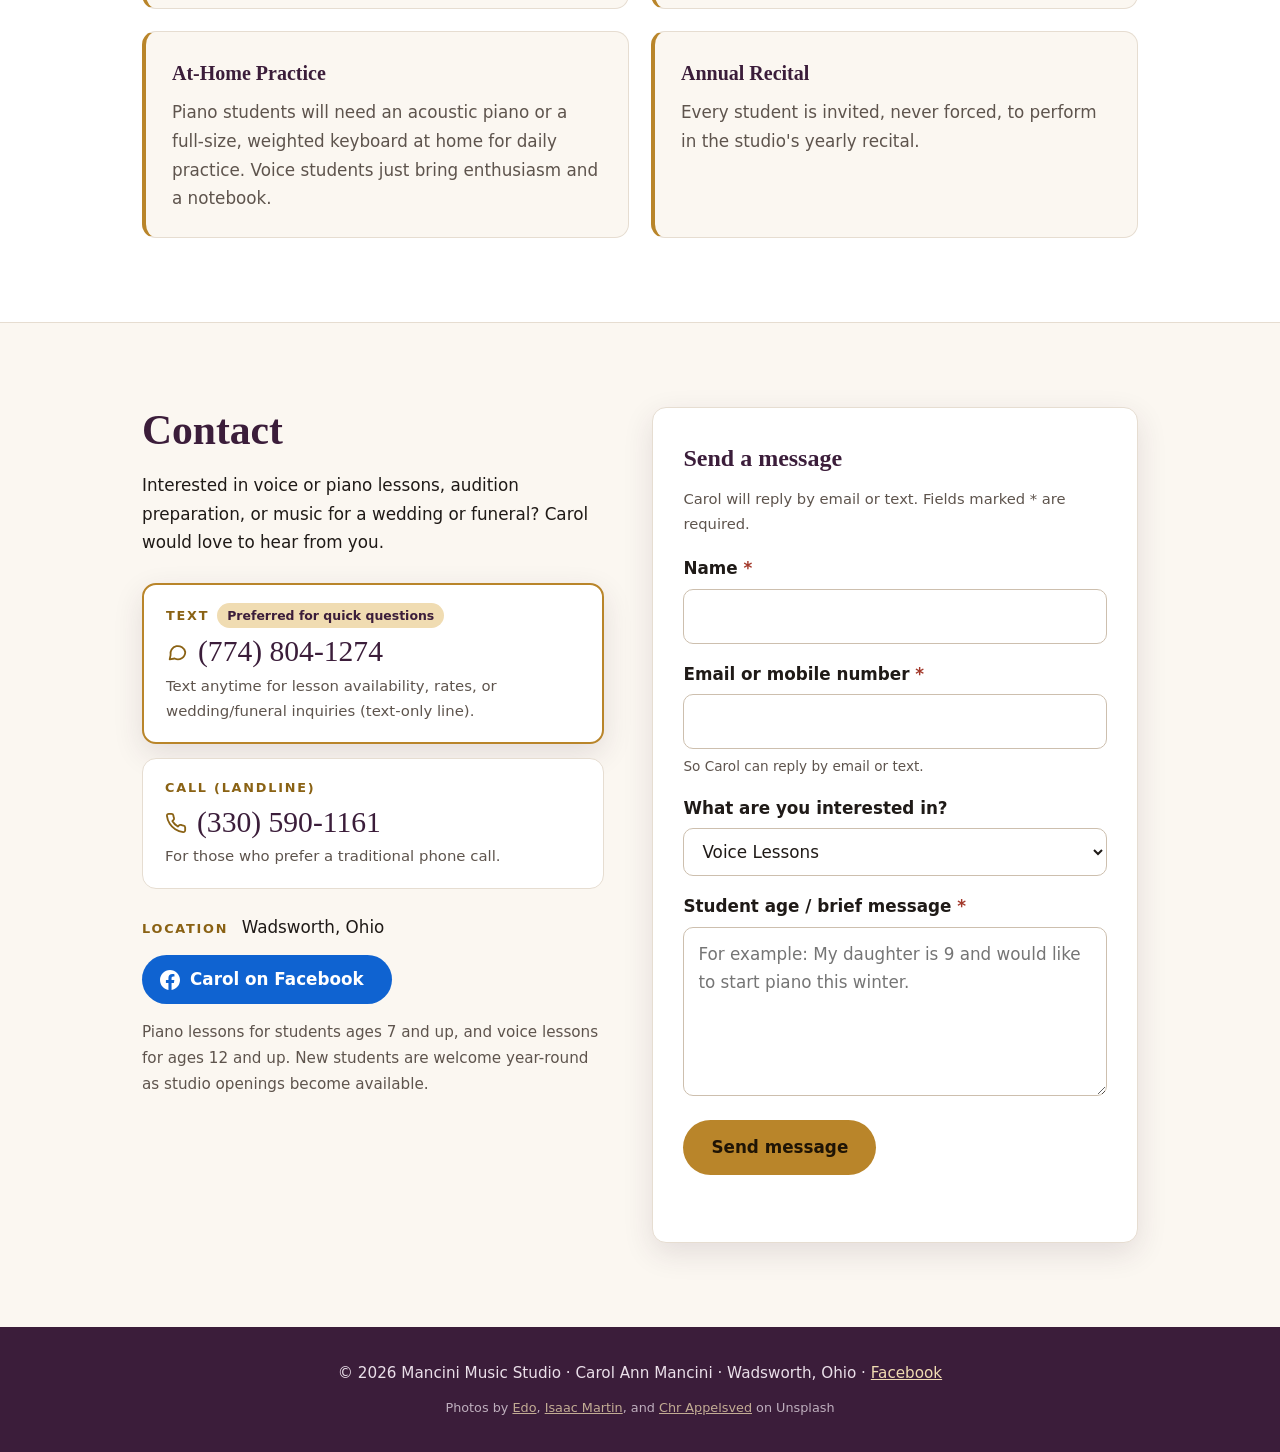
==== commit 3f057d95: "Add text line, inquiry form, and local SEO" ====
--- a/index.html
+++ b/index.html
@@ -3,36 +3,62 @@
 <head>
 <meta charset="utf-8">
 <meta name="viewport" content="width=device-width, initial-scale=1">
-<meta http-equiv="Content-Security-Policy" content="default-src 'none'; script-src 'self'; style-src 'self'; img-src 'self' data:; base-uri 'none'; form-action 'none'; upgrade-insecure-requests">
+<meta http-equiv="Content-Security-Policy" content="default-src 'none'; script-src 'self'; style-src 'self'; img-src 'self' data:; connect-src https://formspree.io; base-uri 'none'; form-action https://formspree.io; upgrade-insecure-requests">
 <meta name="referrer" content="strict-origin-when-cross-origin">
 <title>Mancini Music | Carol Ann Mancini – Voice, Piano &amp; Organ</title>
-<meta name="description" content="Carol Ann Mancini: voice and piano teacher, organist, and choir director in Wadsworth, Ohio. Piano lessons for ages 7 and up, voice lessons for ages 12 and up, audition preparation, and music for weddings and funerals.">
+<meta name="description" content="Private voice and piano lessons in Wadsworth and Norton, Ohio, with Carol Ann Mancini. Piano for ages 7+, classical voice for ages 12+, audition prep, and wedding and funeral music.">
 <link rel="canonical" href="https://mancini-music.github.io/">
 <meta property="og:type" content="website">
 <meta property="og:url" content="https://mancini-music.github.io/">
 <meta property="og:title" content="Mancini Music – Carol Ann Mancini">
-<meta property="og:description" content="Voice and piano lessons, organ, and sacred music in Wadsworth, Ohio.">
+<meta property="og:description" content="Private voice and piano lessons in Wadsworth and Norton, Ohio, with Carol Ann Mancini.">
 <meta property="og:image" content="https://mancini-music.github.io/images/hero-organ.jpg">
 <meta name="theme-color" content="#3b1d3a">
 <link rel="icon" type="image/svg+xml" href="data:image/svg+xml,%3Csvg xmlns='http://www.w3.org/2000/svg' viewBox='0 0 64 64'%3E%3Crect x='2' y='2' width='60' height='60' rx='14' fill='%235a1f3a' stroke='%23d4a843' stroke-width='3'/%3E%3Cg fill='%23e9c46a'%3E%3Cpath d='M25 19 47 14v6l-22 5z'/%3E%3Crect x='25' y='21' width='3.2' height='23'/%3E%3Crect x='43.8' y='16' width='3.2' height='23'/%3E%3Cellipse cx='21.5' cy='44' rx='6.5' ry='4.8' transform='rotate(-20 21.5 44)'/%3E%3Cellipse cx='40.3' cy='39' rx='6.5' ry='4.8' transform='rotate(-20 40.3 39)'/%3E%3C/g%3E%3C/svg%3E">
-<link rel="stylesheet" href="styles.css?v=14">
+<link rel="stylesheet" href="styles.css?v=15">
 <script type="application/ld+json">
 {
   "@context": "https://schema.org",
-  "@type": "MusicSchool",
+  "@type": ["MusicSchool", "LocalBusiness"],
   "name": "Mancini Music Studio",
   "alternateName": "Mancini Music",
-  "description": "Private piano lessons for ages 7 and up and classical voice lessons for ages 12 and up with Carol Ann Mancini, organist and choir director. Audition preparation, yearly recitals, and music for weddings and funerals.",
+  "description": "Private voice and piano lessons in Wadsworth and Norton, Ohio, with Carol Ann Mancini, organist and choir director. Piano for ages 7 and up, classical voice for ages 12 and up, audition preparation, yearly recitals, and music for weddings and funerals.",
   "url": "https://mancini-music.github.io/",
   "image": "https://mancini-music.github.io/images/hero-organ.jpg",
   "telephone": "+1-330-590-1161",
+  "contactPoint": [
+    {
+      "@type": "ContactPoint",
+      "telephone": "+1-774-804-1274",
+      "contactType": "customer service",
+      "description": "Text messages only: lesson availability, rates, and wedding or funeral inquiries"
+    },
+    {
+      "@type": "ContactPoint",
+      "telephone": "+1-330-590-1161",
+      "contactType": "customer service",
+      "description": "Landline for phone calls"
+    }
+  ],
   "address": {
     "@type": "PostalAddress",
     "addressLocality": "Wadsworth",
     "addressRegion": "OH",
+    "postalCode": "44281",
     "addressCountry": "US"
   },
-  "areaServed": "Wadsworth, Ohio",
+  "areaServed": [
+    {
+      "@type": "City",
+      "name": "Wadsworth, OH 44281",
+      "containedInPlace": { "@type": "State", "name": "Ohio" }
+    },
+    {
+      "@type": "City",
+      "name": "Norton, OH",
+      "containedInPlace": { "@type": "State", "name": "Ohio" }
+    }
+  ],
   "founder": {
     "@type": "Person",
     "name": "Carol Ann Mancini",
@@ -221,7 +247,7 @@
         </div>
         <div class="faq-item">
           <h3>Getting Started &amp; Rates</h3>
-          <p>Call Carol at <a href="tel:+13305901161">(330) 590-1161</a> to discuss current tuition rates, studio availability, and the right starting level for your child or yourself.</p>
+          <p>Text Carol at <a href="sms:+17748041274">(774) 804-1274</a> or call <a href="tel:+13305901161">(330) 590-1161</a> to discuss current tuition rates, studio availability, and the right starting level for your child or yourself.</p>
         </div>
         <div class="faq-item">
           <h3>At-Home Practice</h3>
@@ -237,22 +263,80 @@
 
   <section id="contact" aria-labelledby="contact-title">
     <div class="wrap contact">
-      <div>
+      <div class="contact-info">
         <h2 id="contact-title">Contact</h2>
         <p>Interested in voice or piano lessons, audition preparation, or music for a wedding or funeral? Carol would love to hear from you.</p>
-      </div>
-      <div class="contact-card">
-        <p class="label">Call (landline)</p>
-        <a class="phone" href="tel:+13305901161">(330) 590-1161</a>
-        <p class="label">Location</p>
-        <p class="loc">Wadsworth, Ohio</p>
-        <p class="label">Follow along</p>
-        <a class="fb" href="https://www.facebook.com/carolann.mancini.71" target="_blank" rel="noopener noreferrer">
-          <svg aria-hidden="true" focusable="false" width="20" height="20" viewBox="0 0 24 24" fill="currentColor"><path d="M24 12.07C24 5.4 18.63 0 12 0S0 5.4 0 12.07C0 18.1 4.39 23.1 10.13 24v-8.44H7.08v-3.49h3.05V9.41c0-3.02 1.79-4.69 4.53-4.69 1.31 0 2.68.23 2.68.23v2.97h-1.51c-1.49 0-1.96.93-1.96 1.89v2.26h3.33l-.53 3.49h-2.8V24C19.61 23.1 24 18.1 24 12.07z"/></svg>
-          Carol on Facebook<span class="sr-only"> (opens in a new tab)</span>
-        </a>
-        <p class="note">Piano lessons for students ages 7 and up, and voice lessons for ages 12 and up. New students are welcome year-round as studio openings become available.</p>
-      </div>
+
+        <div class="methods">
+          <div class="method method-text">
+            <p class="method-label">Text <span class="pill">Preferred for quick questions</span></p>
+            <a class="method-number" href="sms:+17748041274">
+              <svg aria-hidden="true" focusable="false" width="22" height="22" viewBox="0 0 24 24" fill="none" stroke="currentColor" stroke-width="2" stroke-linecap="round" stroke-linejoin="round"><path d="M21 12a8 8 0 0 1-11.6 7.1L4 20l1-4.6A8 8 0 1 1 21 12z"/></svg>
+              (774) 804-1274<span class="sr-only"> (send a text message)</span>
+            </a>
+            <p class="method-note">Text anytime for lesson availability, rates, or wedding/funeral inquiries (text-only line).</p>
+          </div>
+          <div class="method">
+            <p class="method-label">Call (landline)</p>
+            <a class="method-number" href="tel:+13305901161">
+              <svg aria-hidden="true" focusable="false" width="22" height="22" viewBox="0 0 24 24" fill="none" stroke="currentColor" stroke-width="2" stroke-linecap="round" stroke-linejoin="round"><path d="M22 16.9v3a2 2 0 0 1-2.2 2 19.8 19.8 0 0 1-8.6-3.1 19.5 19.5 0 0 1-6-6A19.8 19.8 0 0 1 2.1 4.2 2 2 0 0 1 4.1 2h3a2 2 0 0 1 2 1.7c.1 1 .4 1.9.7 2.8a2 2 0 0 1-.5 2.1L8 9.9a16 16 0 0 0 6 6l1.3-1.3a2 2 0 0 1 2.1-.5c.9.3 1.8.6 2.8.7a2 2 0 0 1 1.7 2z"/></svg>
+              (330) 590-1161<span class="sr-only"> (call)</span>
+            </a>
+            <p class="method-note">For those who prefer a traditional phone call.</p>
+          </div>
+        </div>
+
+        <div class="contact-extra">
+          <p><span class="label">Location</span> Wadsworth, Ohio</p>
+          <a class="fb" href="https://www.facebook.com/carolann.mancini.71" target="_blank" rel="noopener noreferrer">
+            <svg aria-hidden="true" focusable="false" width="20" height="20" viewBox="0 0 24 24" fill="currentColor"><path d="M24 12.07C24 5.4 18.63 0 12 0S0 5.4 0 12.07C0 18.1 4.39 23.1 10.13 24v-8.44H7.08v-3.49h3.05V9.41c0-3.02 1.79-4.69 4.53-4.69 1.31 0 2.68.23 2.68.23v2.97h-1.51c-1.49 0-1.96.93-1.96 1.89v2.26h3.33l-.53 3.49h-2.8V24C19.61 23.1 24 18.1 24 12.07z"/></svg>
+            Carol on Facebook<span class="sr-only"> (opens in a new tab)</span>
+          </a>
+          <p class="note">Piano lessons for students ages 7 and up, and voice lessons for ages 12 and up. New students are welcome year-round as studio openings become available.</p>
+        </div>
+      </div>
+
+      <form class="inquiry" id="inquiry-form" action="https://formspree.io/f/YOUR_FORM_ID" method="POST" aria-labelledby="inquiry-title">
+        <h3 id="inquiry-title">Send a message</h3>
+        <p class="form-intro">Carol will reply by email or text. Fields marked <span aria-hidden="true">*</span><span class="sr-only">with an asterisk</span> are required.</p>
+
+        <div class="field">
+          <label for="f-name">Name <span class="req" aria-hidden="true">*</span></label>
+          <input id="f-name" name="name" type="text" autocomplete="name" required maxlength="100">
+        </div>
+
+        <div class="field">
+          <label for="f-contact">Email or mobile number <span class="req" aria-hidden="true">*</span></label>
+          <input id="f-contact" name="contact" type="text" autocomplete="email" inputmode="email" required maxlength="120" aria-describedby="f-contact-hint">
+          <p class="hint" id="f-contact-hint">So Carol can reply by email or text.</p>
+        </div>
+
+        <div class="field">
+          <label for="f-interest">What are you interested in?</label>
+          <select id="f-interest" name="interest">
+            <option>Voice Lessons</option>
+            <option>Piano Lessons</option>
+            <option>Audition/Competition Prep</option>
+            <option>Wedding or Funeral Music</option>
+            <option>Other</option>
+          </select>
+        </div>
+
+        <div class="field">
+          <label for="f-message">Student age / brief message <span class="req" aria-hidden="true">*</span></label>
+          <textarea id="f-message" name="message" rows="5" required maxlength="2000" placeholder="For example: My daughter is 9 and would like to start piano this winter."></textarea>
+        </div>
+
+        <!-- Spam trap: real visitors never see or fill this field -->
+        <div class="hp" aria-hidden="true">
+          <label for="f-gotcha">Leave this field empty</label>
+          <input id="f-gotcha" type="text" name="_gotcha" tabindex="-1" autocomplete="off">
+        </div>
+        <input type="hidden" name="_subject" value="New inquiry from the Mancini Music website">
+
+        <button class="btn btn-gold" type="submit">Send message</button>
+        <p class="form-status" id="form-status" role="status" aria-live="polite"></p>
+      </form>
     </div>
   </section>
 </main>
@@ -264,6 +348,6 @@
   </div>
 </footer>
 
-<script src="script.js?v=12"></script>
+<script src="script.js?v=15"></script>
 </body>
 </html>
--- a/styles.css
+++ b/styles.css
@@ -114,13 +114,39 @@
 .when{color:var(--plum-2);font-size:.9em;font-weight:600;white-space:nowrap}
 
 /* Contact */
-.contact{display:grid;grid-template-columns:1fr 1fr;gap:48px;align-items:center}
-@media(max-width:760px){.contact{grid-template-columns:1fr}}
-.contact-card{background:var(--surface);border:1px solid var(--line);border-radius:var(--radius);padding:32px;box-shadow:var(--shadow)}
-.contact-card .label{margin:0;text-transform:uppercase;letter-spacing:.14em;font-size:.8rem;font-weight:700;color:var(--gold-text)}
-.phone{display:inline-block;font-family:var(--serif);font-size:2rem;color:var(--plum);text-decoration:none;margin:4px 0 20px}
-.phone:hover{text-decoration:underline}
-.loc{font-size:1.2rem;margin:4px 0 16px}
+.contact{display:grid;grid-template-columns:1fr 1.05fr;gap:48px;align-items:start}
+@media(max-width:860px){.contact{grid-template-columns:1fr;gap:36px}}
+.label{text-transform:uppercase;letter-spacing:.14em;font-size:.8rem;font-weight:700;color:var(--gold-text)}
+.methods{display:grid;gap:14px;margin:26px 0 24px}
+.method{background:var(--surface);border:1px solid var(--line);border-radius:var(--radius);padding:18px 22px}
+.method-text{border:2px solid var(--gold);box-shadow:var(--shadow)}
+.method-label{margin:0;display:flex;flex-wrap:wrap;align-items:center;gap:8px;text-transform:uppercase;letter-spacing:.14em;font-size:.8rem;font-weight:700;color:var(--gold-text)}
+.pill{text-transform:none;letter-spacing:0;font-size:.78rem;font-weight:600;color:var(--plum);background:var(--gold-soft);border-radius:999px;padding:2px 10px}
+.method-number{display:inline-flex;align-items:center;gap:10px;margin:6px 0 4px;font-family:var(--serif);font-size:1.85rem;line-height:1.2;color:var(--plum);text-decoration:none}
+.method-number svg{color:var(--gold-text);flex:none}
+.method-number:hover{text-decoration:underline}
+.method-note{margin:0;font-size:.93rem;color:var(--muted)}
+.contact-extra p{margin:0 0 10px}
+.contact-extra .label{margin-right:8px}
+.contact-extra .fb{margin:4px 0 16px}
+
+/* Inquiry form */
+.inquiry{background:var(--surface);border:1px solid var(--line);border-radius:var(--radius);box-shadow:var(--shadow);padding:30px 30px 26px;display:grid;gap:16px}
+.inquiry h3{font-family:var(--serif);color:var(--plum);font-size:1.5rem;margin:0}
+.form-intro{margin:-8px 0 2px;font-size:.92rem;color:var(--muted)}
+.field label{display:block;font-weight:600;margin-bottom:6px}
+.req{color:#a3392b}
+.field input,.field select,.field textarea{width:100%;padding:12px 14px;border:1.5px solid #cdbfae;border-radius:10px;background:#fff;font:inherit;color:var(--ink)}
+.field textarea{resize:vertical;min-height:120px}
+.field input:focus,.field select:focus,.field textarea:focus{outline:3px solid var(--gold);outline-offset:1px;border-color:var(--plum-2)}
+.field input:user-invalid,.field textarea:user-invalid{border-color:#a3392b}
+.hint{margin:6px 0 0;font-size:.85rem;color:var(--muted)}
+.hp{position:absolute;left:-10000px;width:1px;height:1px;overflow:hidden}
+.inquiry .btn{justify-self:start;border:0}
+.inquiry .btn:disabled{opacity:.7;cursor:wait}
+.form-status{margin:0;font-weight:600;min-height:1.5em}
+.form-status.is-success{color:#2f6b3a}
+.form-status.is-error{color:#a3392b}
 .note{font-size:.95rem;color:var(--muted);margin:0}
 .fb{display:inline-flex;align-items:center;gap:10px;margin:8px 0 20px;padding:10px 18px;border-radius:999px;background:#0f63d1;color:#fff;font-weight:600;text-decoration:none}
 .fb:hover{background:#0b4fa8}
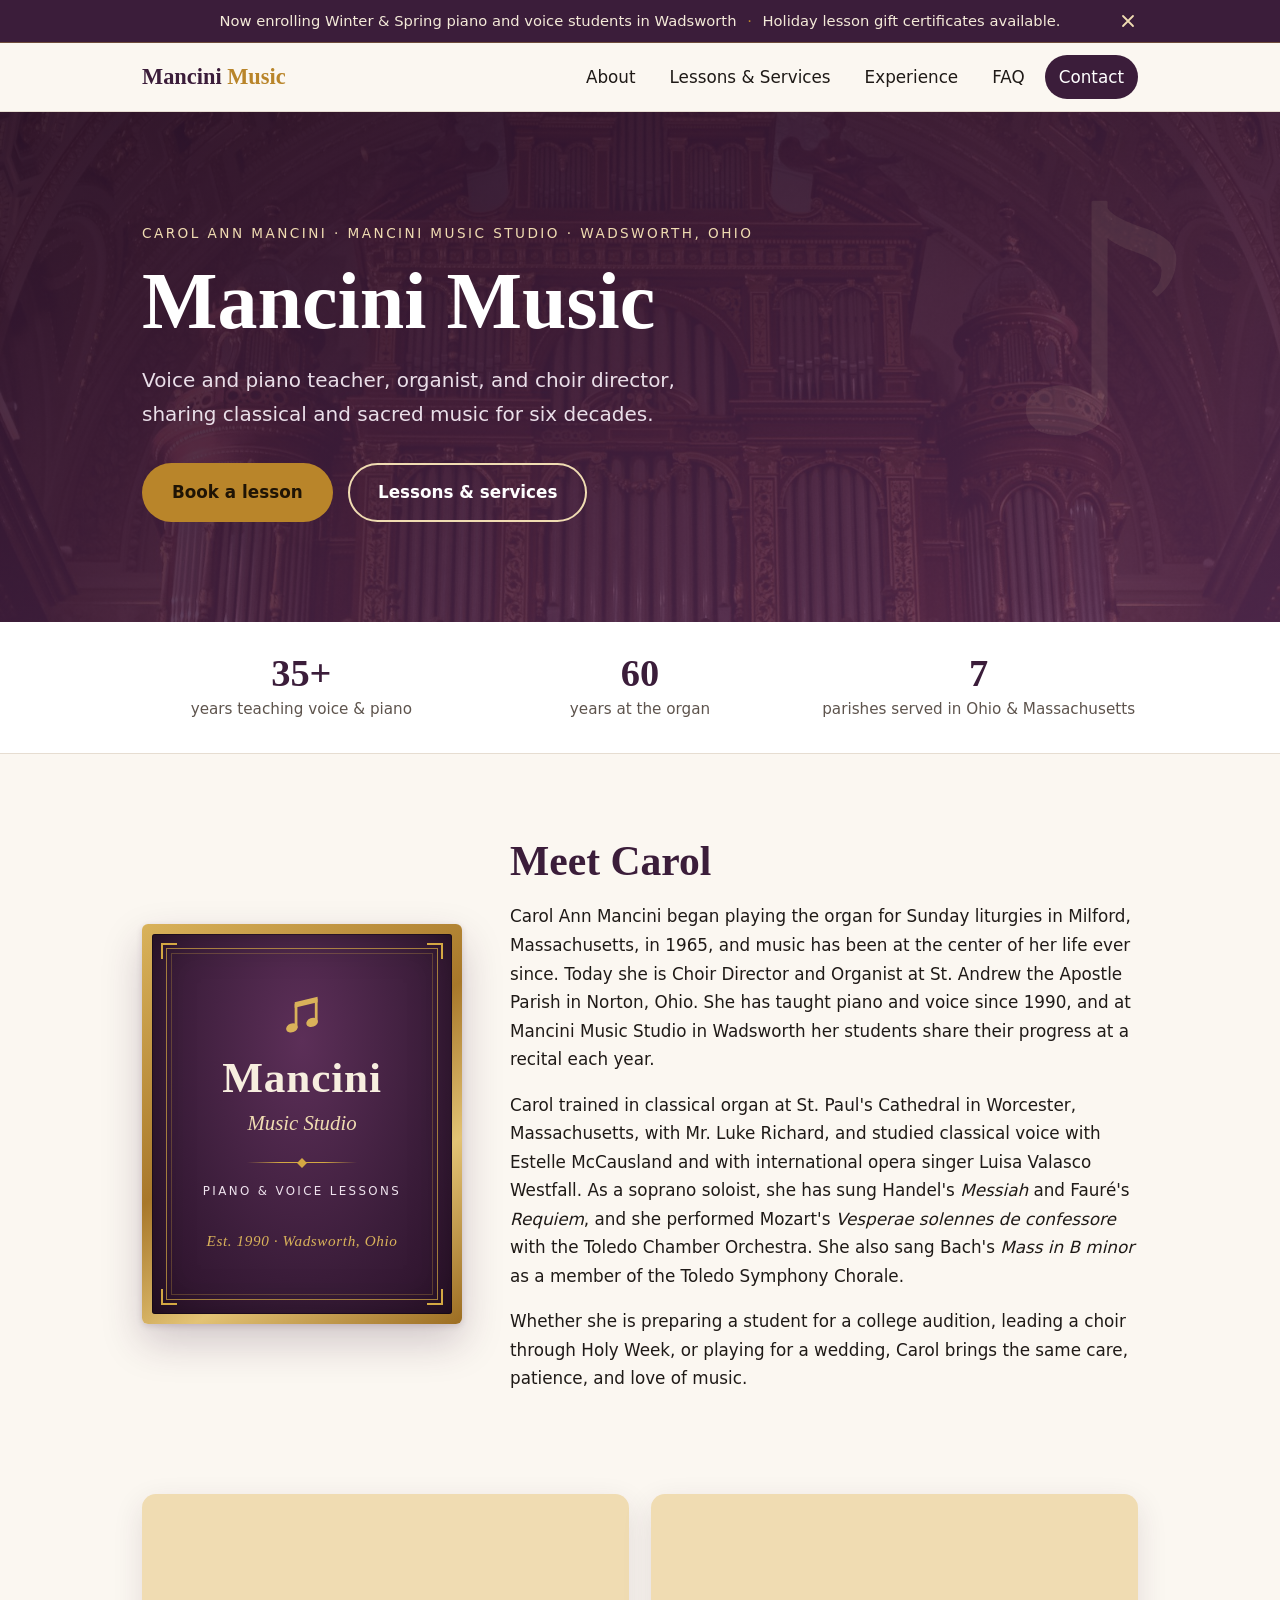
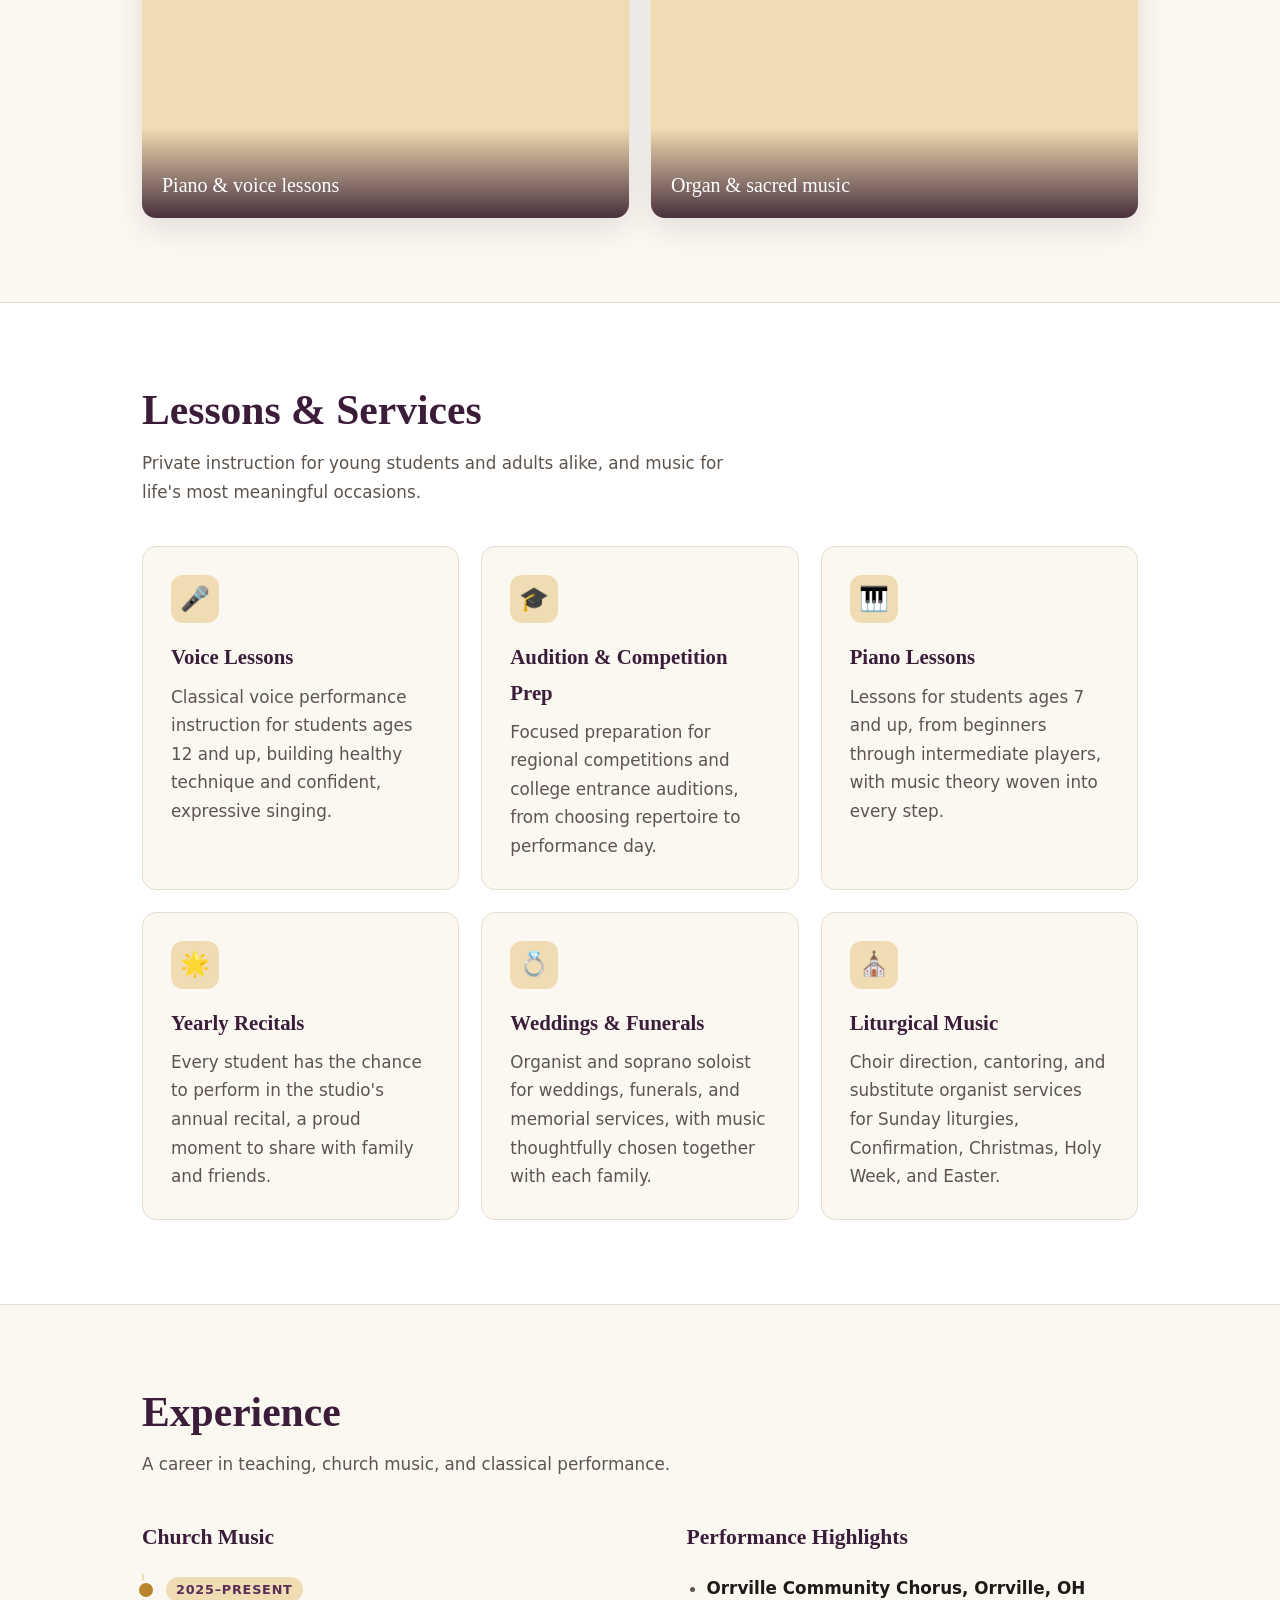
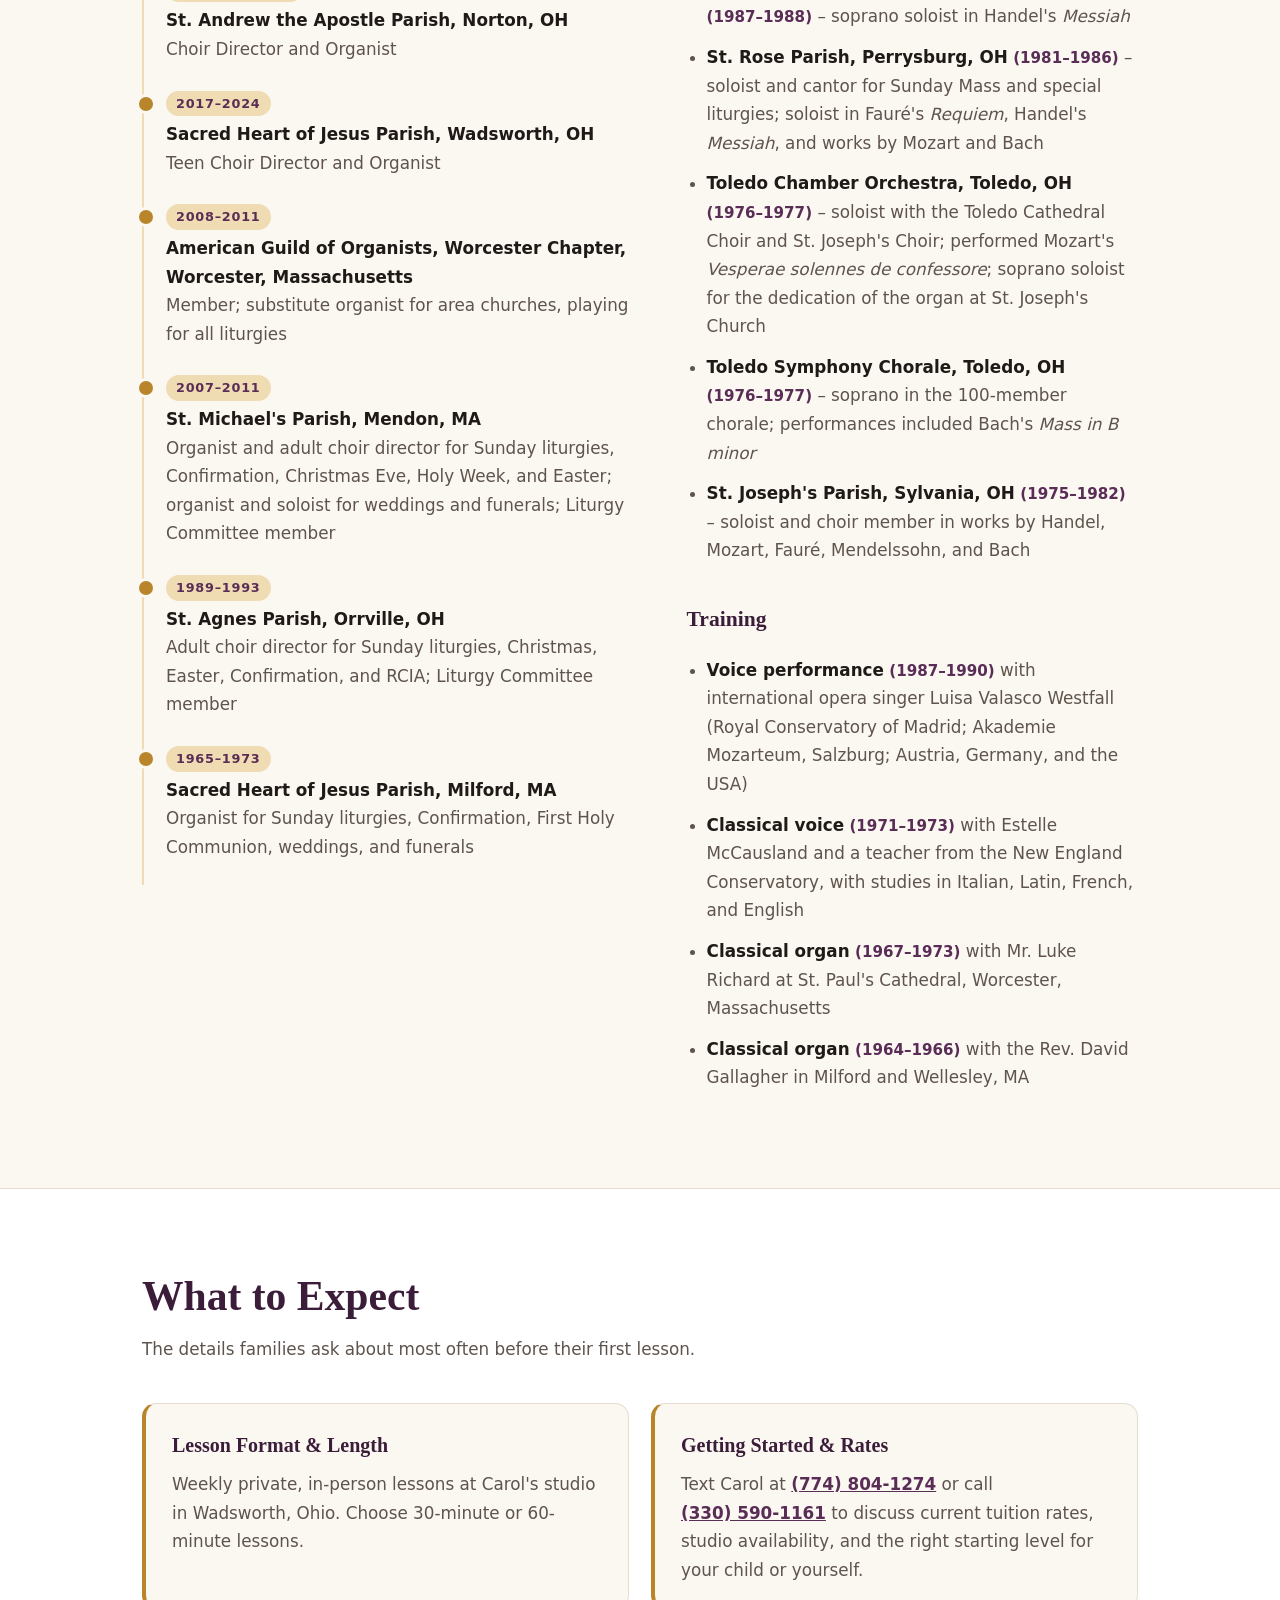
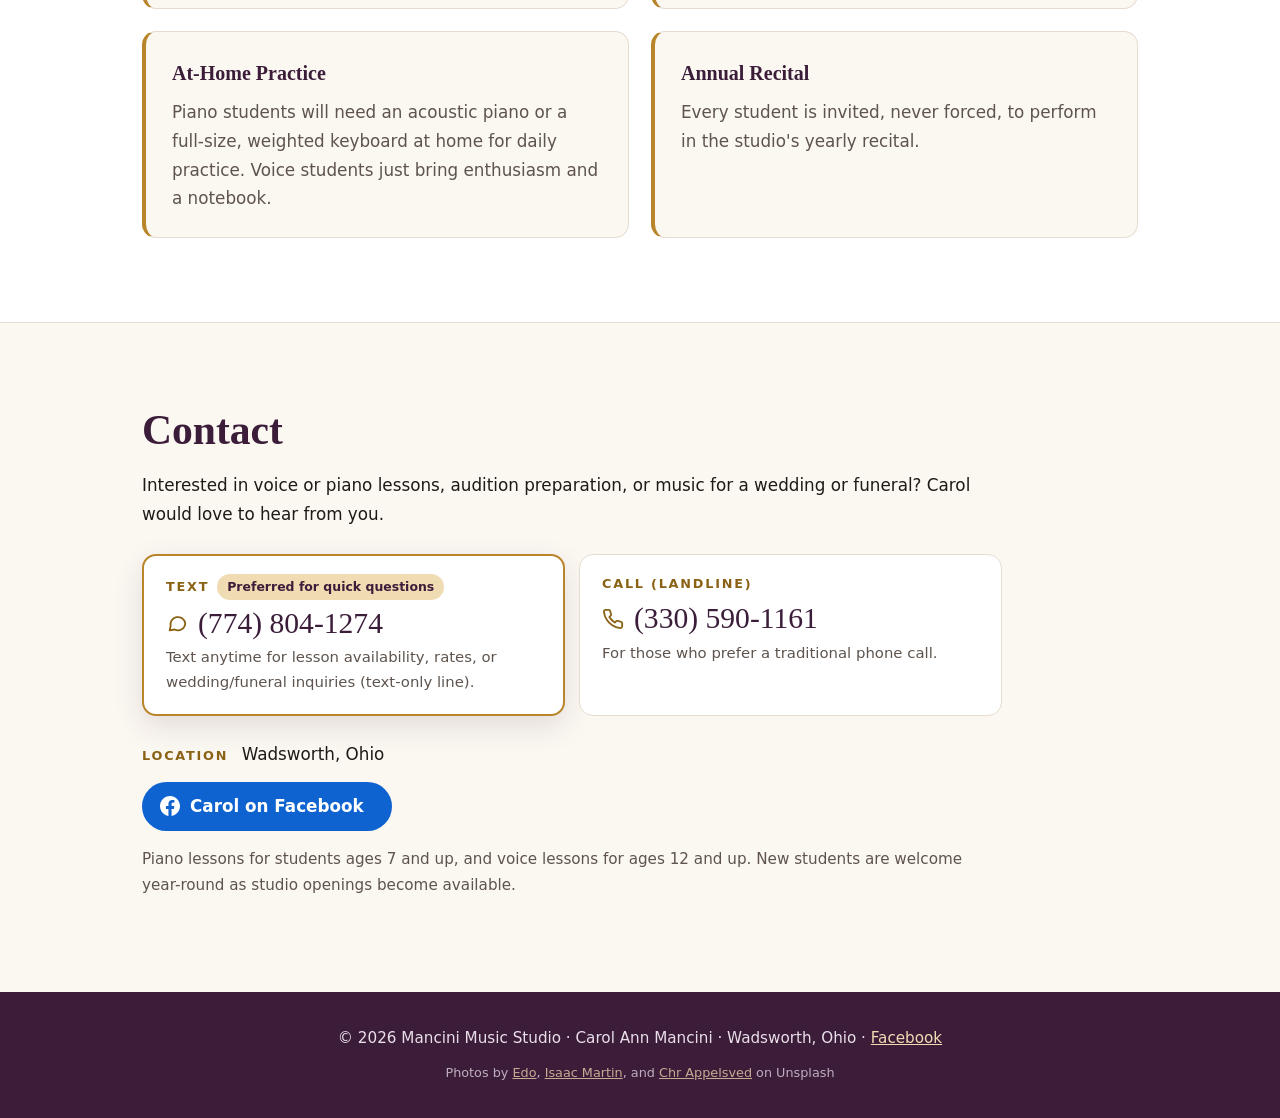
==== commit 99ff5f21: "Hide message form until Formspree is set up" ====
--- a/index.html
+++ b/index.html
@@ -15,7 +15,7 @@
 <meta property="og:image" content="https://mancini-music.github.io/images/hero-organ.jpg">
 <meta name="theme-color" content="#3b1d3a">
 <link rel="icon" type="image/svg+xml" href="data:image/svg+xml,%3Csvg xmlns='http://www.w3.org/2000/svg' viewBox='0 0 64 64'%3E%3Crect x='2' y='2' width='60' height='60' rx='14' fill='%235a1f3a' stroke='%23d4a843' stroke-width='3'/%3E%3Cg fill='%23e9c46a'%3E%3Cpath d='M25 19 47 14v6l-22 5z'/%3E%3Crect x='25' y='21' width='3.2' height='23'/%3E%3Crect x='43.8' y='16' width='3.2' height='23'/%3E%3Cellipse cx='21.5' cy='44' rx='6.5' ry='4.8' transform='rotate(-20 21.5 44)'/%3E%3Cellipse cx='40.3' cy='39' rx='6.5' ry='4.8' transform='rotate(-20 40.3 39)'/%3E%3C/g%3E%3C/svg%3E">
-<link rel="stylesheet" href="styles.css?v=15">
+<link rel="stylesheet" href="styles.css?v=17">
 <script type="application/ld+json">
 {
   "@context": "https://schema.org",
@@ -296,7 +296,8 @@
         </div>
       </div>
 
-      <form class="inquiry" id="inquiry-form" action="https://formspree.io/f/YOUR_FORM_ID" method="POST" aria-labelledby="inquiry-title">
+      <!-- Message form is hidden until Formspree is set up with Carol: replace YOUR_FORM_ID below, then delete the word "hidden" on the next line. See README. -->
+      <form class="inquiry" id="inquiry-form" action="https://formspree.io/f/YOUR_FORM_ID" method="POST" aria-labelledby="inquiry-title" hidden>
         <h3 id="inquiry-title">Send a message</h3>
         <p class="form-intro">Carol will reply by email or text. Fields marked <span aria-hidden="true">*</span><span class="sr-only">with an asterisk</span> are required.</p>
 
--- a/styles.css
+++ b/styles.css
@@ -6,6 +6,7 @@
   --sans:system-ui,-apple-system,"Segoe UI",Roboto,sans-serif;
 }
 *{box-sizing:border-box}
+[hidden]{display:none!important}
 html{scroll-behavior:smooth;scroll-padding-top:80px}
 body{margin:0;background:var(--bg);color:var(--ink);font-family:var(--sans);line-height:1.7;font-size:1.05rem}
 img,svg{max-width:100%}
@@ -129,6 +130,12 @@
 .contact-extra p{margin:0 0 10px}
 .contact-extra .label{margin-right:8px}
 .contact-extra .fb{margin:4px 0 16px}
+
+/* When the message form is hidden, the contact details use the full width */
+.contact:has(> .inquiry[hidden]){grid-template-columns:1fr}
+.contact:has(> .inquiry[hidden]) .contact-info{max-width:860px}
+.contact:has(> .inquiry[hidden]) .methods{grid-template-columns:1fr 1fr}
+@media(max-width:700px){.contact:has(> .inquiry[hidden]) .methods{grid-template-columns:1fr}}
 
 /* Inquiry form */
 .inquiry{background:var(--surface);border:1px solid var(--line);border-radius:var(--radius);box-shadow:var(--shadow);padding:30px 30px 26px;display:grid;gap:16px}
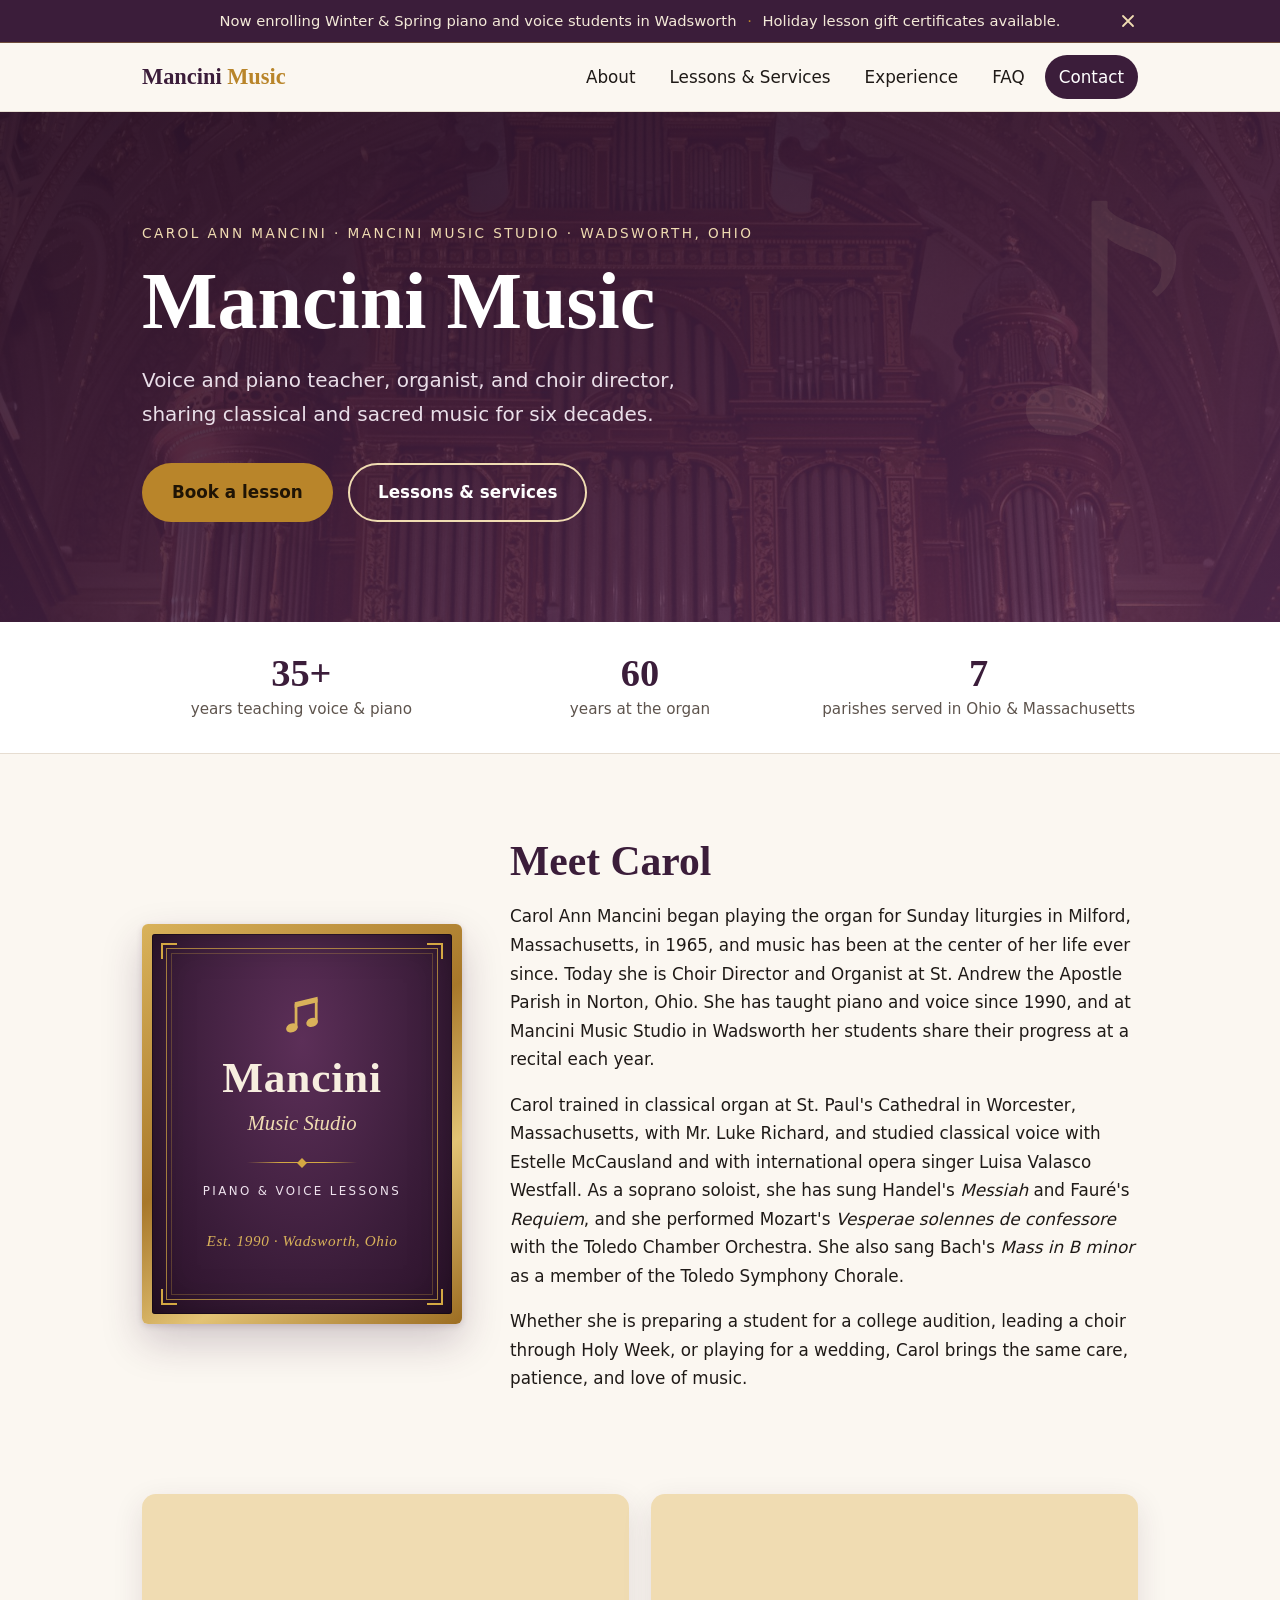
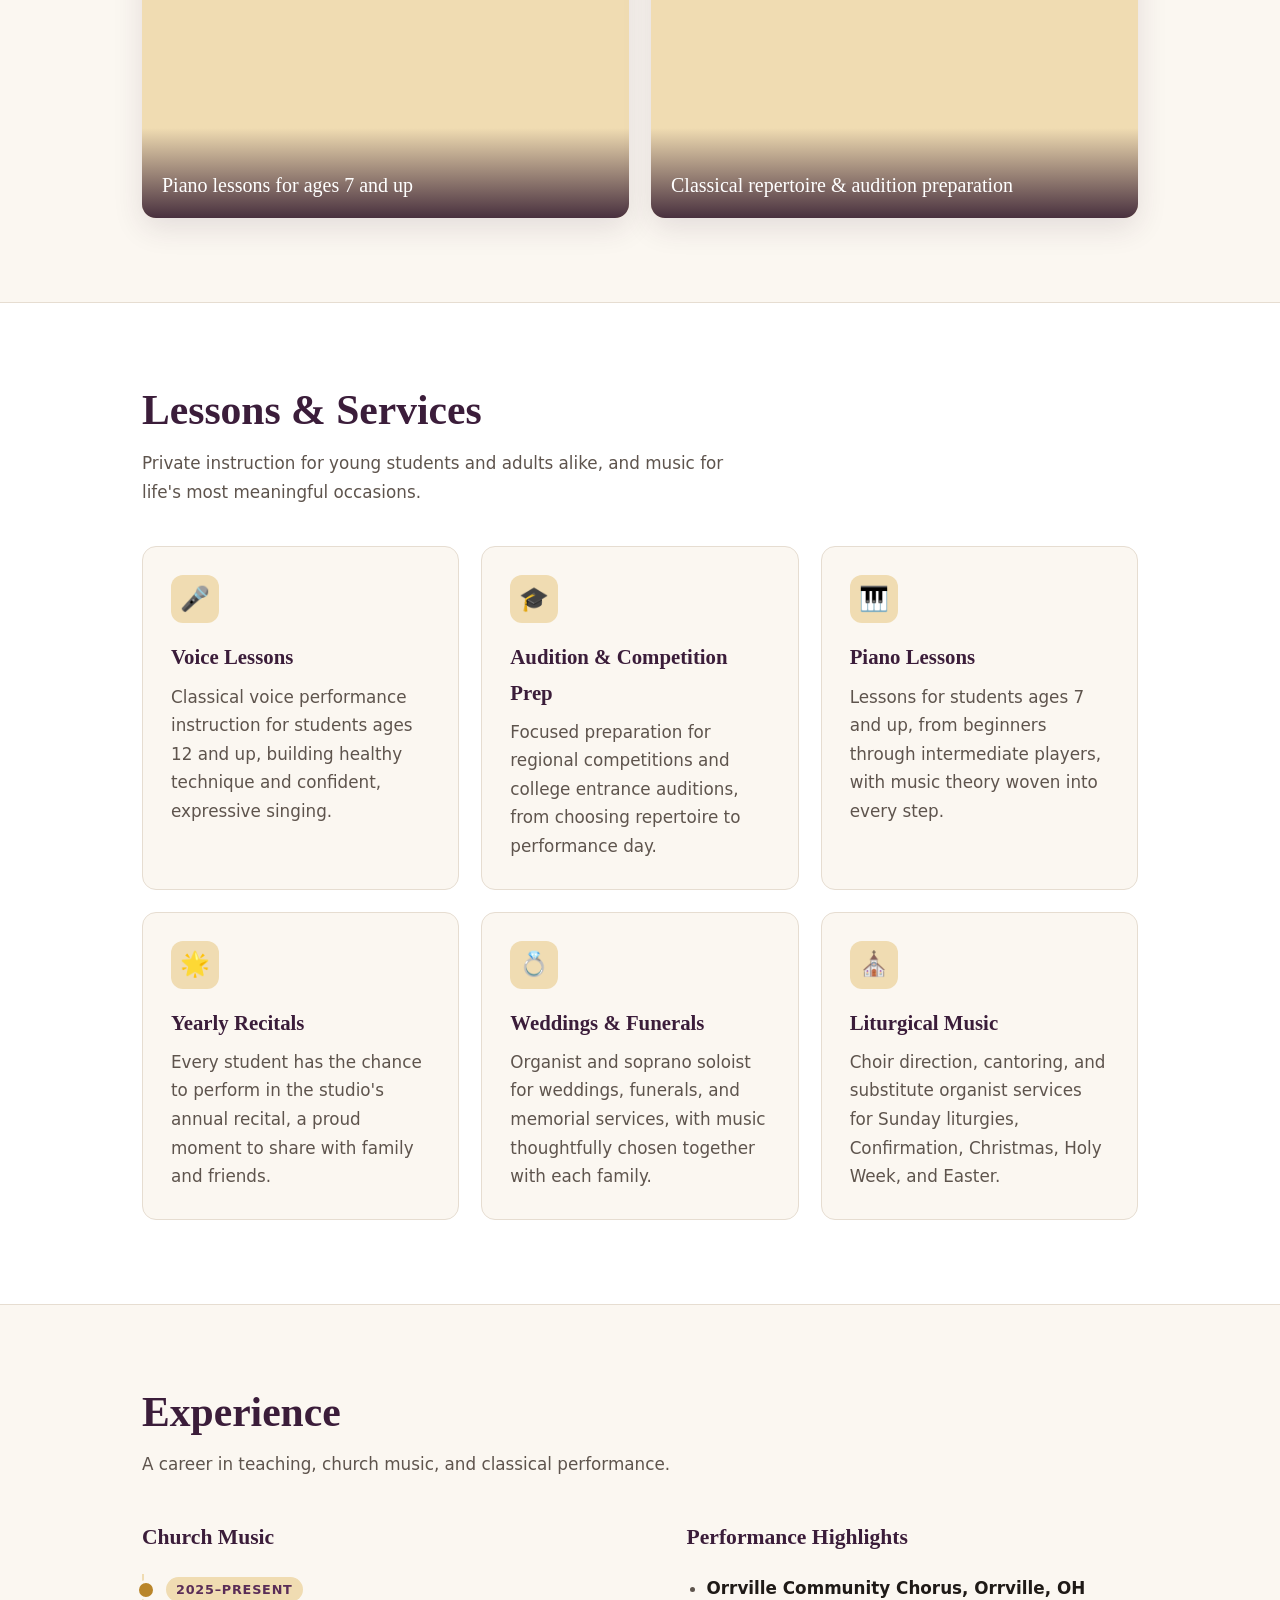
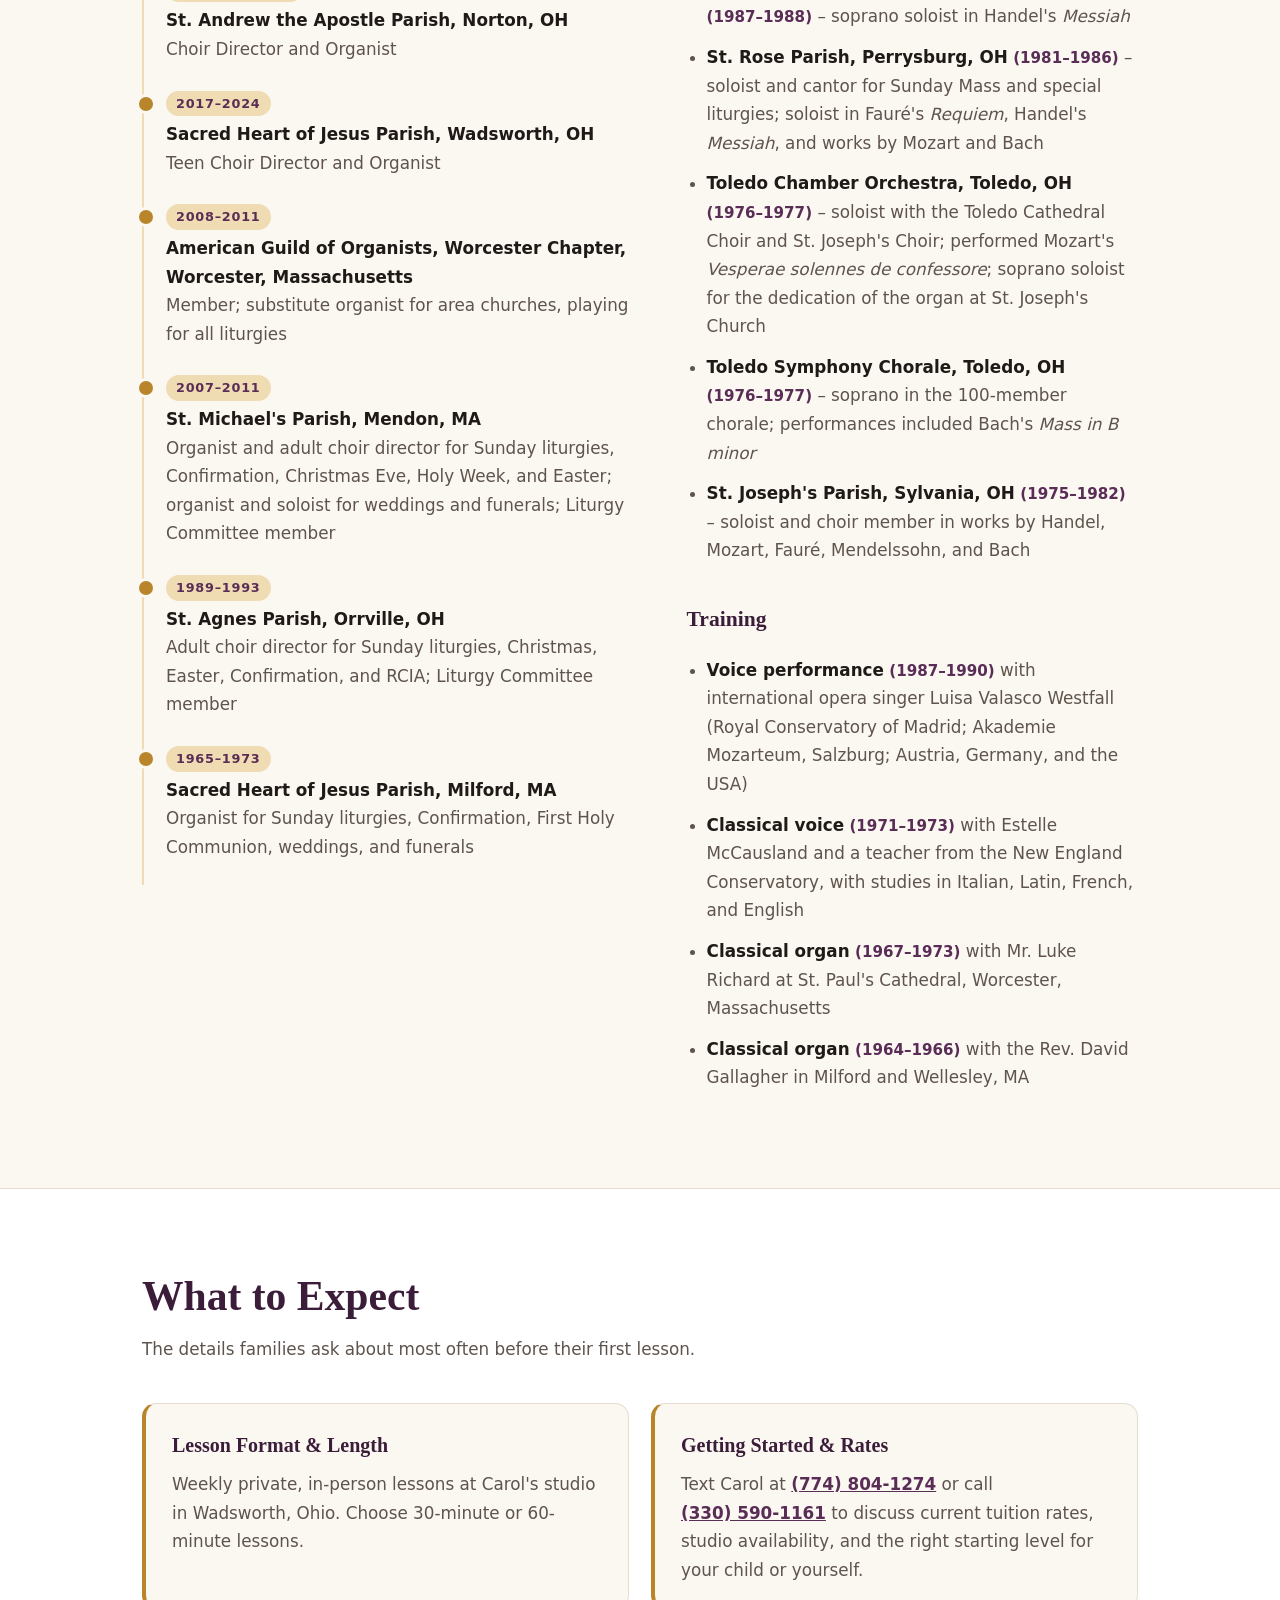
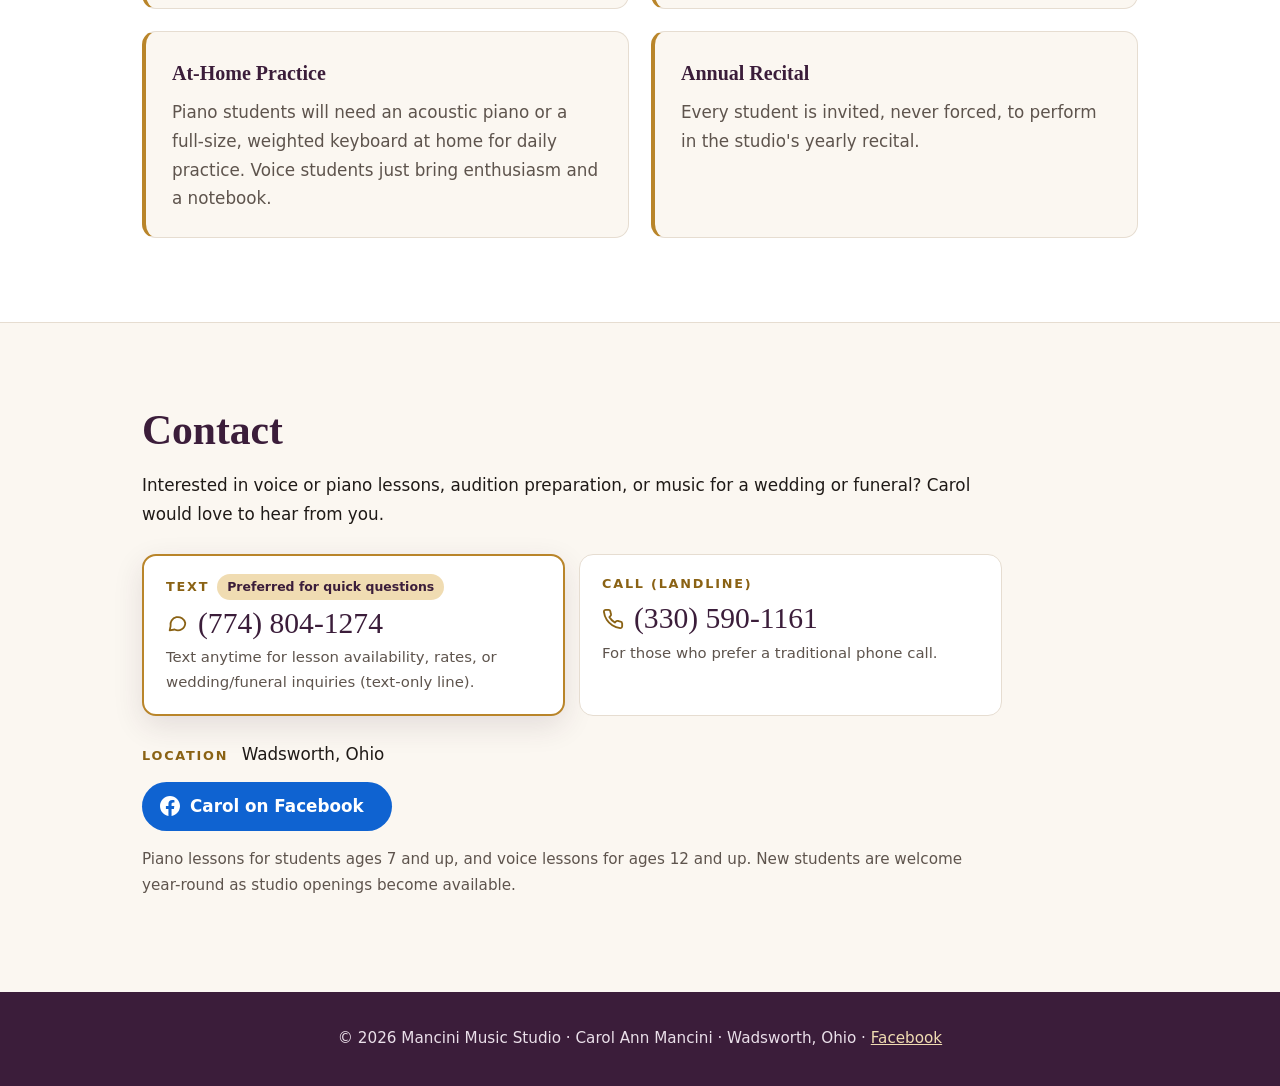
==== commit 01b801c1: "Use new photos with alt text; remove photo credits" ====
--- a/index.html
+++ b/index.html
@@ -15,7 +15,7 @@
 <meta property="og:image" content="https://mancini-music.github.io/images/hero-organ.jpg">
 <meta name="theme-color" content="#3b1d3a">
 <link rel="icon" type="image/svg+xml" href="data:image/svg+xml,%3Csvg xmlns='http://www.w3.org/2000/svg' viewBox='0 0 64 64'%3E%3Crect x='2' y='2' width='60' height='60' rx='14' fill='%235a1f3a' stroke='%23d4a843' stroke-width='3'/%3E%3Cg fill='%23e9c46a'%3E%3Cpath d='M25 19 47 14v6l-22 5z'/%3E%3Crect x='25' y='21' width='3.2' height='23'/%3E%3Crect x='43.8' y='16' width='3.2' height='23'/%3E%3Cellipse cx='21.5' cy='44' rx='6.5' ry='4.8' transform='rotate(-20 21.5 44)'/%3E%3Cellipse cx='40.3' cy='39' rx='6.5' ry='4.8' transform='rotate(-20 40.3 39)'/%3E%3C/g%3E%3C/svg%3E">
-<link rel="stylesheet" href="styles.css?v=17">
+<link rel="stylesheet" href="styles.css?v=18">
 <script type="application/ld+json">
 {
   "@context": "https://schema.org",
@@ -140,12 +140,12 @@
   <div class="photo-band">
     <div class="wrap photo-grid">
       <figure>
-        <img src="images/piano-sheet-music.jpg" alt="Sheet music resting on a wooden upright piano" width="1100" height="733" loading="lazy" decoding="async">
-        <figcaption>Piano &amp; voice lessons</figcaption>
+        <img src="images/studio-piano.jpg" alt="Close-up of the ivory and ebony keys of a polished wooden upright piano, glowing in soft, warm light" width="1100" height="733" loading="lazy" decoding="async">
+        <figcaption>Piano lessons for ages 7 and up</figcaption>
       </figure>
       <figure>
-        <img src="images/organ-console.jpg" alt="Close-up of a pipe organ's keyboards and stop knobs" width="1100" height="734" loading="lazy" decoding="async">
-        <figcaption>Organ &amp; sacred music</figcaption>
+        <img src="images/studio-music.jpg" alt="An open book of classical piano music marked 'Quasi adagio', its pages filled with handwritten pencil notes from practice" width="1100" height="733" loading="lazy" decoding="async">
+        <figcaption>Classical repertoire &amp; audition preparation</figcaption>
       </figure>
     </div>
   </div>
@@ -345,7 +345,6 @@
 <footer>
   <div class="wrap">
     <p class="foot-line">© <span id="year">2026</span> Mancini Music Studio · Carol Ann Mancini · Wadsworth, Ohio · <a href="https://www.facebook.com/carolann.mancini.71" target="_blank" rel="noopener noreferrer">Facebook<span class="sr-only"> (opens in a new tab)</span></a></p>
-    <p class="credits">Photos by <a href="https://unsplash.com/photos/7fTgPsEkrFI" target="_blank" rel="noopener noreferrer">Edo</a>, <a href="https://unsplash.com/photos/yQrRFZwltRI" target="_blank" rel="noopener noreferrer">Isaac Martin</a>, and <a href="https://unsplash.com/photos/r56ednuP0Cc" target="_blank" rel="noopener noreferrer">Chr Appelsved</a> on Unsplash</p>
   </div>
 </footer>
 
--- a/styles.css
+++ b/styles.css
@@ -162,7 +162,6 @@
 footer{background:var(--plum);color:#eadfe9;padding:34px 0;text-align:center;font-size:.95rem}
 footer a{color:var(--gold-soft)}
 .foot-line{margin:0}
-.credits{margin:10px 0 0;font-size:.8rem;opacity:.75}
 
 /* Photo band */
 .photo-band{padding:0 0 84px}
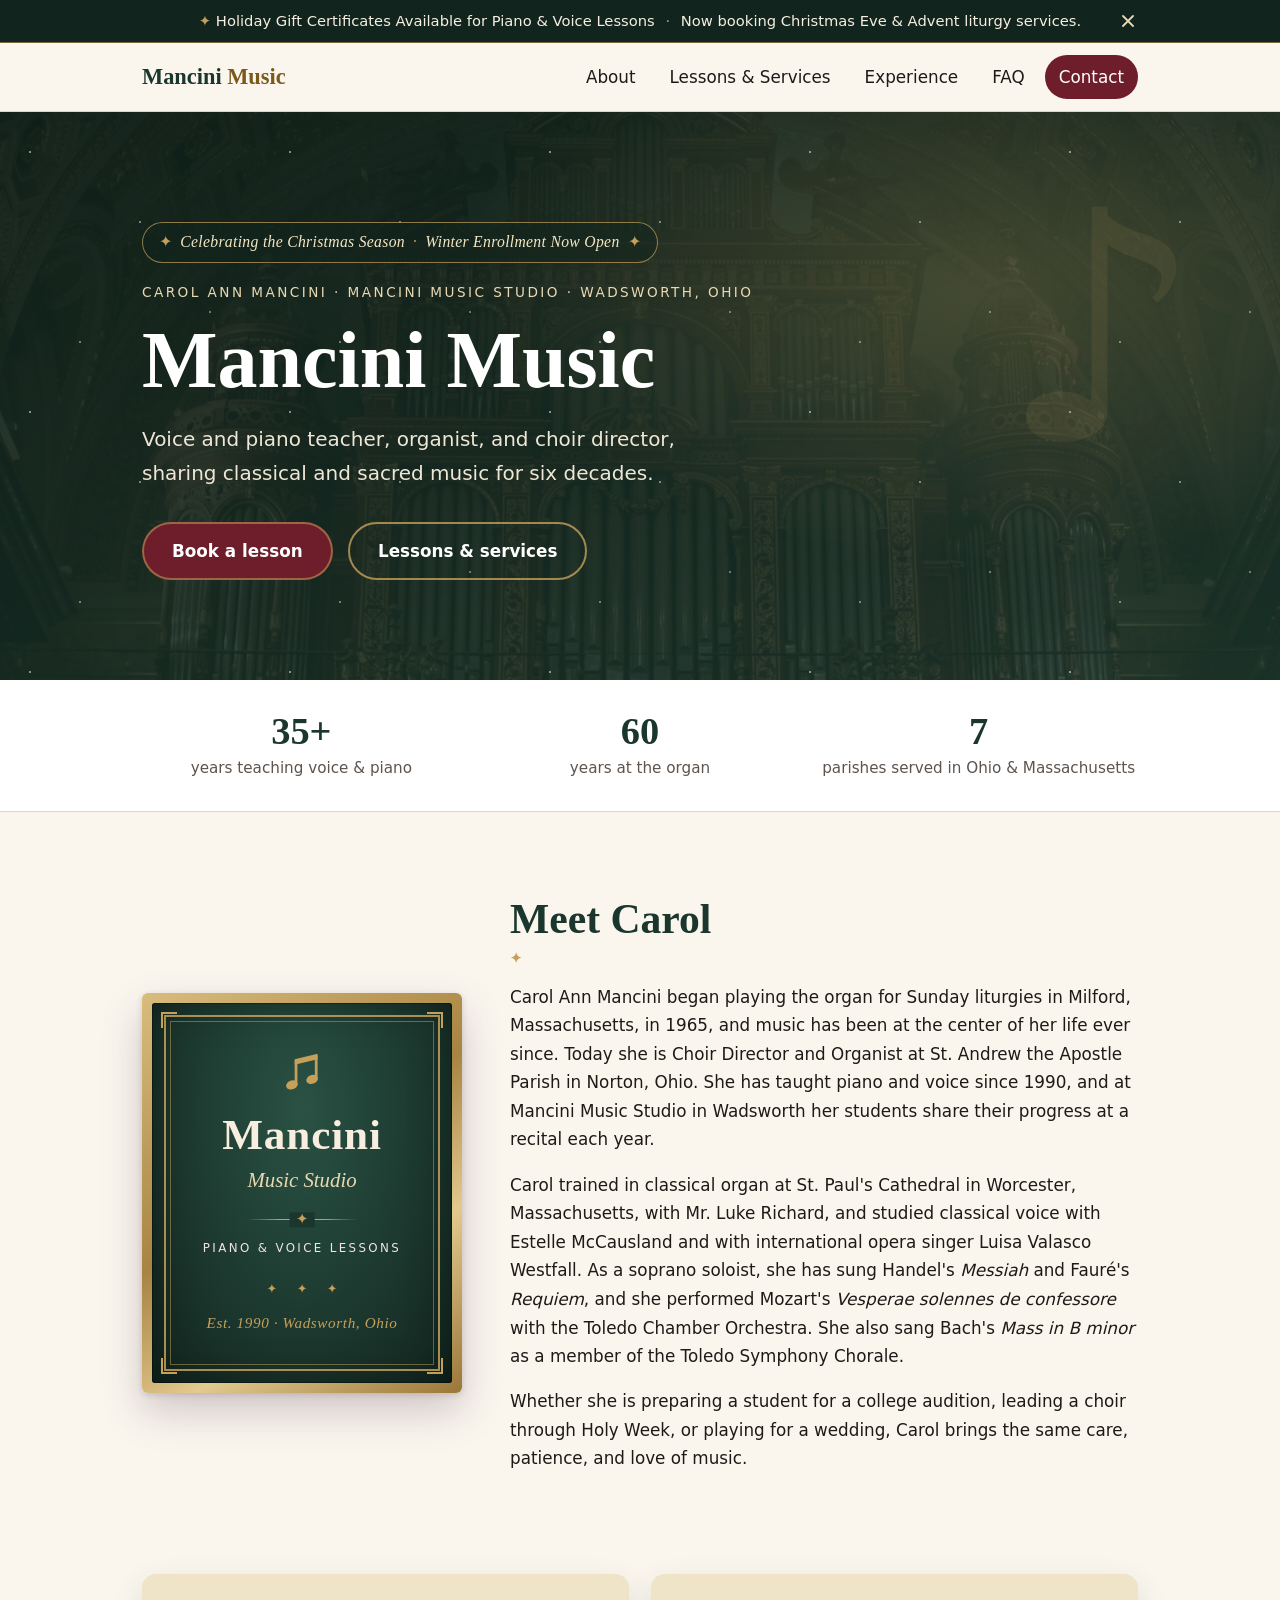
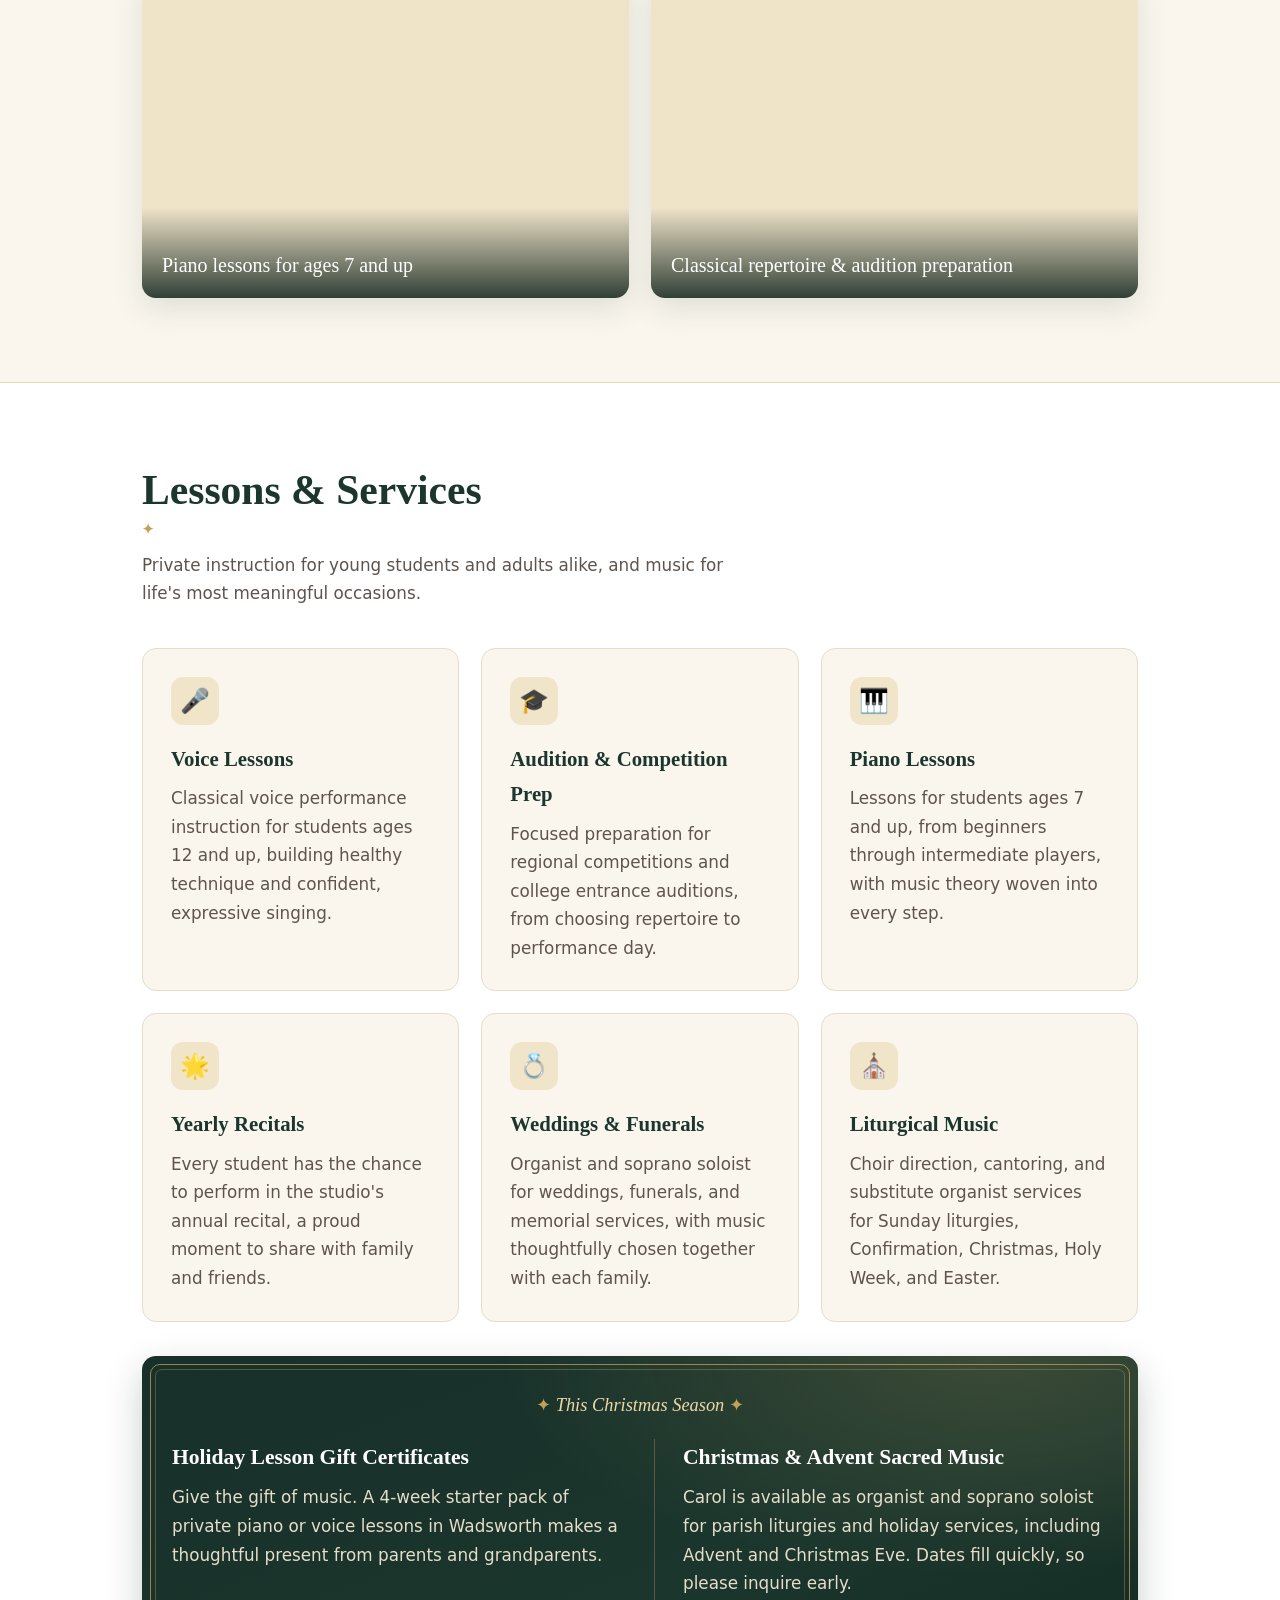
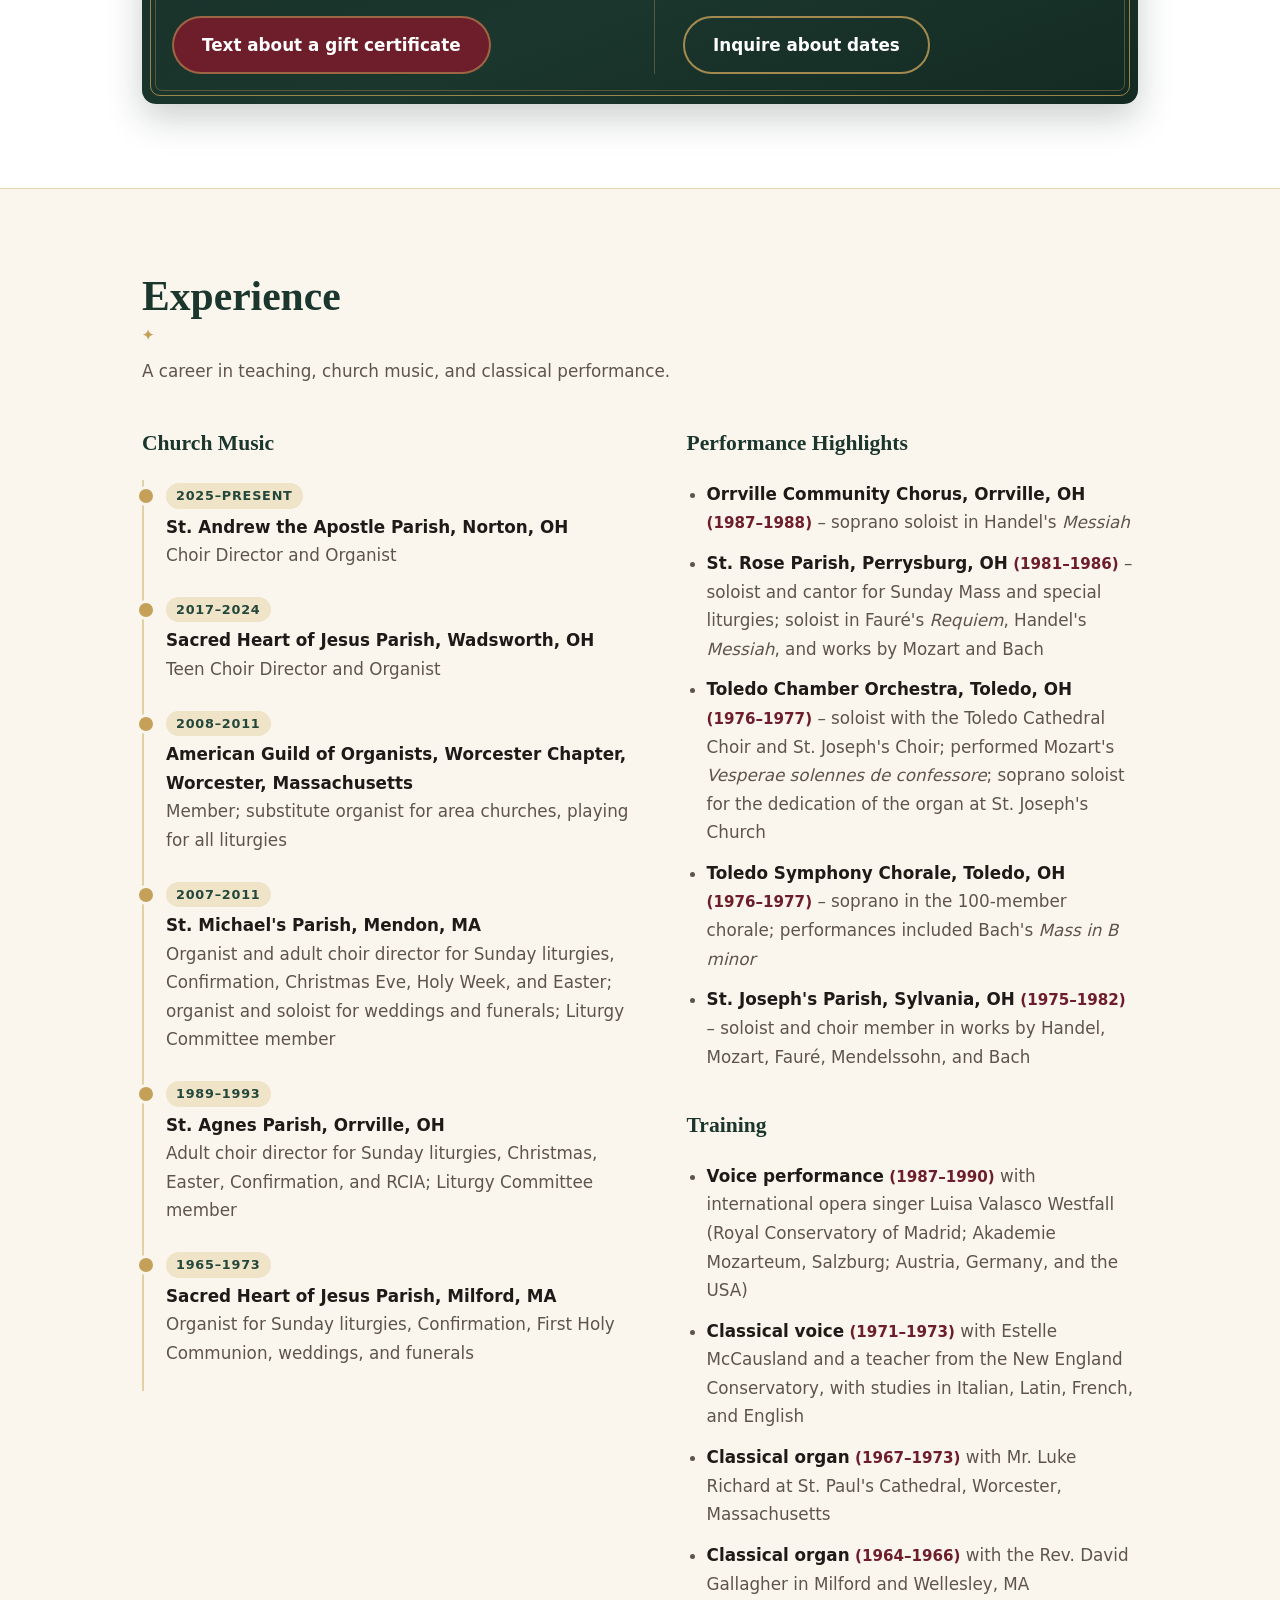
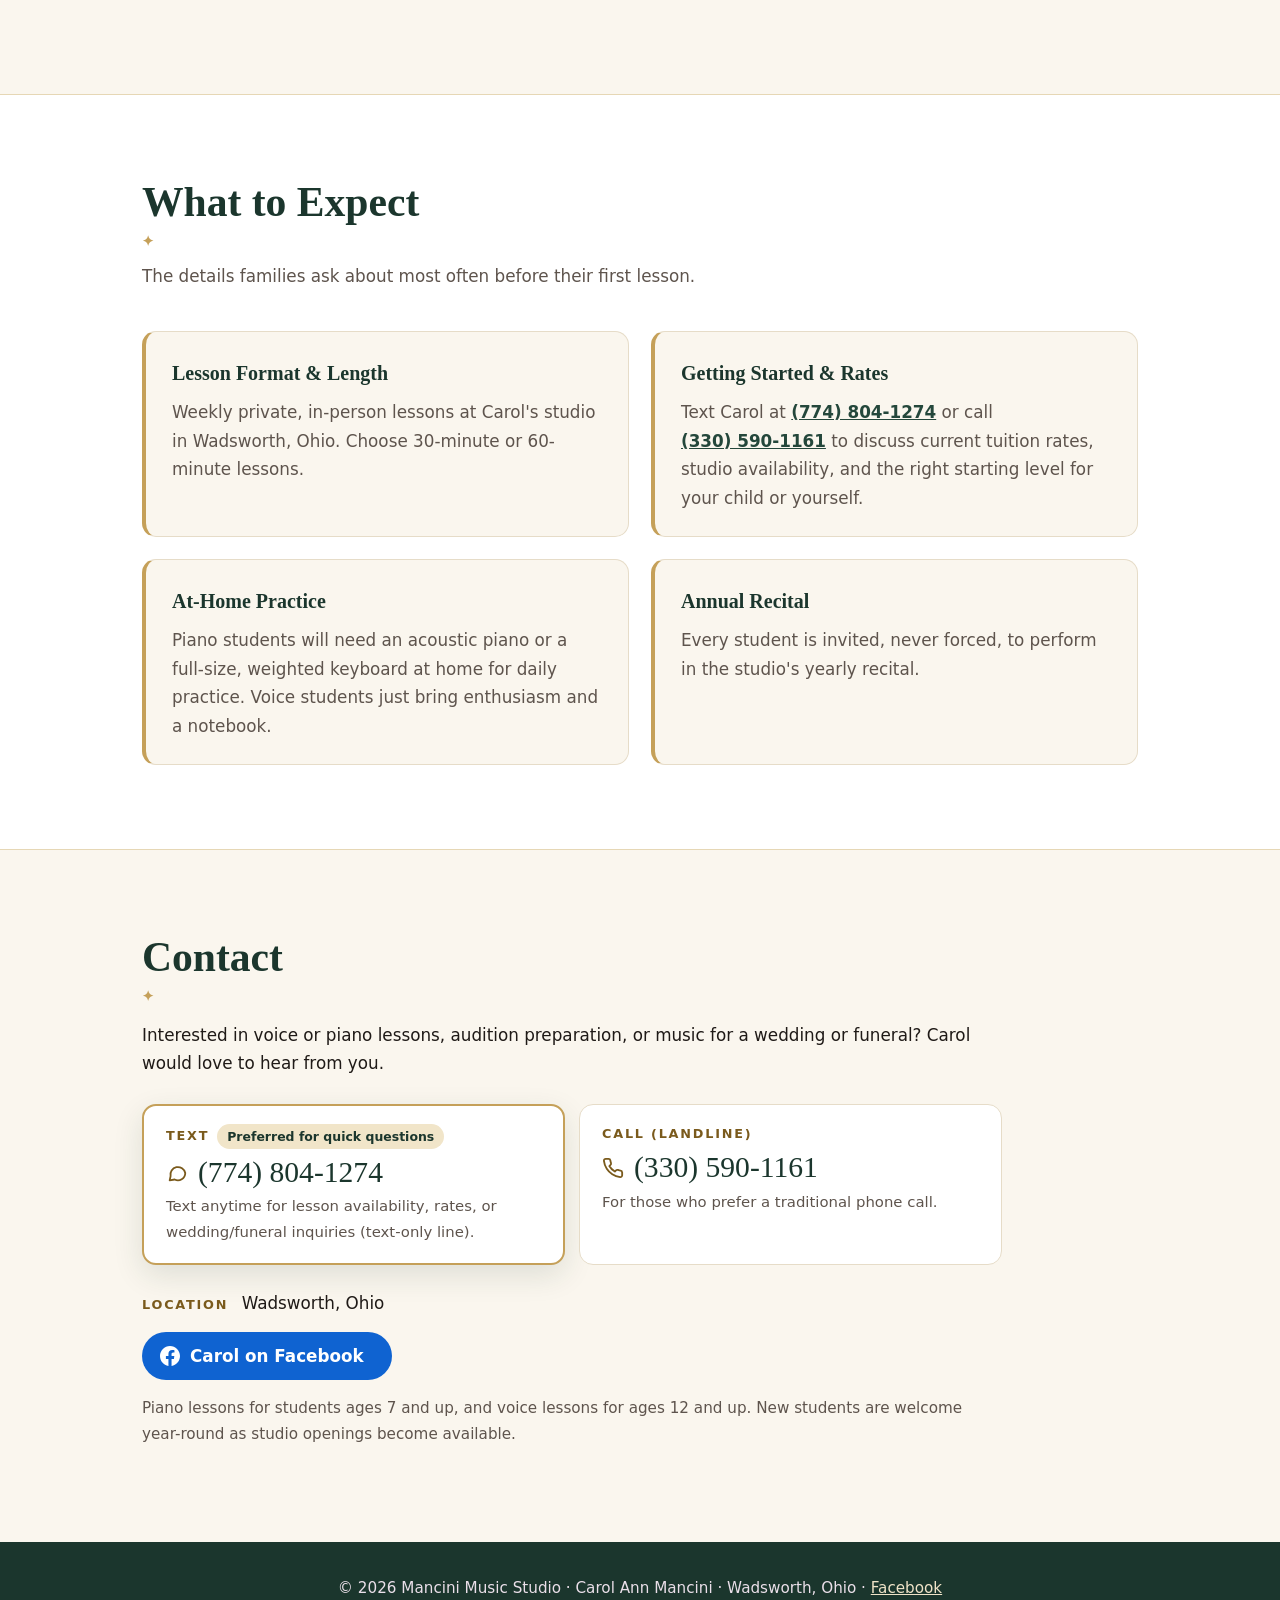
==== commit c1e99b53: "Add toggleable Candlelight holiday theme" ====
--- a/index.html
+++ b/index.html
@@ -15,7 +15,7 @@
 <meta property="og:image" content="https://mancini-music.github.io/images/hero-organ.jpg">
 <meta name="theme-color" content="#3b1d3a">
 <link rel="icon" type="image/svg+xml" href="data:image/svg+xml,%3Csvg xmlns='http://www.w3.org/2000/svg' viewBox='0 0 64 64'%3E%3Crect x='2' y='2' width='60' height='60' rx='14' fill='%235a1f3a' stroke='%23d4a843' stroke-width='3'/%3E%3Cg fill='%23e9c46a'%3E%3Cpath d='M25 19 47 14v6l-22 5z'/%3E%3Crect x='25' y='21' width='3.2' height='23'/%3E%3Crect x='43.8' y='16' width='3.2' height='23'/%3E%3Cellipse cx='21.5' cy='44' rx='6.5' ry='4.8' transform='rotate(-20 21.5 44)'/%3E%3Cellipse cx='40.3' cy='39' rx='6.5' ry='4.8' transform='rotate(-20 40.3 39)'/%3E%3C/g%3E%3C/svg%3E">
-<link rel="stylesheet" href="styles.css?v=18">
+<link rel="stylesheet" href="styles.css?v=20">
 <script type="application/ld+json">
 {
   "@context": "https://schema.org",
@@ -68,12 +68,14 @@
 }
 </script>
 </head>
-<body>
+<!-- HOLIDAY THEME: remove class="holiday-theme" below (in January) to return to the regular year-round design and announcement. -->
+<body class="holiday-theme">
 <a class="skip" href="#main">Skip to main content</a>
 
 <div class="announce" id="announce" role="region" aria-label="Studio announcement">
   <div class="wrap announce-inner">
-    <p>Now enrolling Winter &amp; Spring piano and voice students in Wadsworth <span class="announce-dot" aria-hidden="true">·</span> Holiday lesson gift certificates available.</p>
+    <p class="season-only"><span class="announce-star" aria-hidden="true">✦</span> Holiday Gift Certificates Available for Piano &amp; Voice Lessons <span class="announce-dot" aria-hidden="true">·</span> Now booking Christmas Eve &amp; Advent liturgy services.</p>
+    <p class="season-off">Now enrolling Winter &amp; Spring piano and voice students in Wadsworth <span class="announce-dot" aria-hidden="true">·</span> Holiday lesson gift certificates available.</p>
     <button class="announce-close" type="button" aria-label="Dismiss announcement">
       <svg aria-hidden="true" focusable="false" width="14" height="14" viewBox="0 0 14 14"><path d="M2 2l10 10M12 2L2 12" stroke="currentColor" stroke-width="1.8" stroke-linecap="round"/></svg>
     </button>
@@ -99,6 +101,7 @@
 <main id="main">
   <section class="hero" id="home" aria-labelledby="hero-title">
     <div class="wrap">
+      <p class="season-badge season-only"><span aria-hidden="true">✦</span> Celebrating the Christmas Season <span class="badge-dot" aria-hidden="true">·</span> Winter Enrollment Now Open <span aria-hidden="true">✦</span></p>
       <p class="eyebrow">Carol Ann Mancini · Mancini Music Studio · Wadsworth, Ohio</p>
       <h1 id="hero-title">Mancini Music</h1>
       <p class="lead">Voice and piano teacher, organist, and choir director, sharing classical and sacred music for six decades.</p>
@@ -125,6 +128,7 @@
           <span class="plaque-sub">Music Studio</span>
           <span class="plaque-rule" aria-hidden="true"><span></span></span>
           <span class="plaque-tag">Piano &amp; Voice Lessons</span>
+          <span class="plaque-sparkles season-only" aria-hidden="true">✦ ✦ ✦</span>
           <span class="plaque-est">Est. 1990 · Wadsworth, Ohio</span>
         </div>
       </div>
@@ -161,6 +165,23 @@
         <article class="card"><div class="icon" aria-hidden="true">🌟</div><h3>Yearly Recitals</h3><p>Every student has the chance to perform in the studio's annual recital, a proud moment to share with family and friends.</p></article>
         <article class="card"><div class="icon" aria-hidden="true">💍</div><h3>Weddings &amp; Funerals</h3><p>Organist and soprano soloist for weddings, funerals, and memorial services, with music thoughtfully chosen together with each family.</p></article>
         <article class="card"><div class="icon" aria-hidden="true">⛪</div><h3>Liturgical Music</h3><p>Choir direction, cantoring, and substitute organist services for Sunday liturgies, Confirmation, Christmas, Holy Week, and Easter.</p></article>
+      </div>
+
+      <div class="holiday-callout season-only" role="region" aria-labelledby="holiday-callout-title">
+        <p class="hc-eyebrow"><span aria-hidden="true">✦</span> This Christmas Season <span aria-hidden="true">✦</span></p>
+        <h3 class="sr-only" id="holiday-callout-title">Christmas season at the studio</h3>
+        <div class="hc-grid">
+          <article class="hc-item">
+            <h4>Holiday Lesson Gift Certificates</h4>
+            <p>Give the gift of music. A 4-week starter pack of private piano or voice lessons in Wadsworth makes a thoughtful present from parents and grandparents.</p>
+            <a class="btn btn-gold" href="sms:+17748041274">Text about a gift certificate</a>
+          </article>
+          <article class="hc-item">
+            <h4>Christmas &amp; Advent Sacred Music</h4>
+            <p>Carol is available as organist and soprano soloist for parish liturgies and holiday services, including Advent and Christmas Eve. Dates fill quickly, so please inquire early.</p>
+            <a class="btn btn-line" href="#contact">Inquire about dates</a>
+          </article>
+        </div>
       </div>
     </div>
   </section>
@@ -348,6 +369,6 @@
   </div>
 </footer>
 
-<script src="script.js?v=15"></script>
+<script src="script.js?v=19"></script>
 </body>
 </html>
--- a/styles.css
+++ b/styles.css
@@ -1,204 +1,313 @@
-:root{
-  --bg:#fbf7f1; --surface:#ffffff; --ink:#1f1a17; --muted:#5e544d;
-  --plum:#3b1d3a; --plum-2:#5a2d57; --gold:#b9852a; --gold-text:#8a6214; --gold-soft:#f0dcb2; --line:#e6ddd1;
-  --radius:14px; --shadow:0 10px 30px rgba(59,29,58,.12);
-  --serif:"Playfair Display",Georgia,"Times New Roman",serif;
-  --sans:system-ui,-apple-system,"Segoe UI",Roboto,sans-serif;
+:root{
+  --bg:#fbf7f1; --surface:#ffffff; --ink:#1f1a17; --muted:#5e544d;
+  --plum:#3b1d3a; --plum-2:#5a2d57; --gold:#b9852a; --gold-text:#8a6214; --gold-soft:#f0dcb2; --line:#e6ddd1;
+  --radius:14px; --shadow:0 10px 30px rgba(59,29,58,.12);
+  --serif:"Playfair Display",Georgia,"Times New Roman",serif;
+  --sans:system-ui,-apple-system,"Segoe UI",Roboto,sans-serif;
+}
+*{box-sizing:border-box}
+[hidden]{display:none!important}
+html{scroll-behavior:smooth;scroll-padding-top:80px}
+body{margin:0;background:var(--bg);color:var(--ink);font-family:var(--sans);line-height:1.7;font-size:1.05rem}
+img,svg{max-width:100%}
+a{color:var(--plum-2)}
+:focus-visible{outline:3px solid var(--gold);outline-offset:3px;border-radius:4px}
+.skip{position:absolute;left:-999px;top:8px;background:var(--plum);color:#fff;padding:10px 16px;border-radius:8px;z-index:100}
+.skip:focus{left:8px}
+.wrap{max-width:1040px;margin:0 auto;padding:0 22px}
+
+/* Announcement bar */
+.announce{background:var(--plum);color:#f4ead9;border-bottom:1px solid rgba(212,168,67,.35);font-size:.92rem;line-height:1.5}
+.announce[hidden]{display:none}
+.announce-inner{display:flex;align-items:center;justify-content:center;gap:14px;padding-block:10px;position:relative}
+.announce p{margin:0;text-align:center;padding-inline:36px}
+.announce-dot{color:var(--gold);margin:0 6px}
+.announce-close{position:absolute;right:16px;top:50%;transform:translateY(-50%);display:grid;place-items:center;width:32px;height:32px;padding:0;border:0;border-radius:50%;background:transparent;color:var(--gold-soft);cursor:pointer}
+.announce-close:hover{background:rgba(255,255,255,.12);color:#fff}
+@media(max-width:600px){.announce{font-size:.85rem}.announce p{padding-inline:4px 34px;text-align:left}.announce-close{right:8px}}
+
+/* Header */
+header{position:sticky;top:0;z-index:50;background:rgba(251,247,241,.94);backdrop-filter:blur(8px);border-bottom:1px solid var(--line)}
+.nav{display:flex;align-items:center;justify-content:space-between;min-height:68px}
+.brand{font-family:var(--serif);font-size:1.4rem;font-weight:700;color:var(--plum);text-decoration:none}
+.brand span{color:var(--gold)}
+.menu{display:flex;gap:6px;list-style:none;margin:0;padding:0}
+.menu a{display:block;padding:8px 14px;border-radius:999px;text-decoration:none;color:var(--ink);font-weight:500}
+.menu a:hover{background:var(--gold-soft)}
+.menu a.cta{background:var(--plum);color:#fff}
+.menu a.cta:hover{background:var(--plum-2)}
+.toggle{display:none;background:none;border:2px solid var(--plum);color:var(--plum);border-radius:8px;padding:8px 12px;font:inherit;font-weight:600;cursor:pointer}
+@media(max-width:760px){
+  .toggle{display:block}
+  .menu{display:none;position:absolute;top:68px;left:0;right:0;flex-direction:column;background:var(--bg);padding:12px 22px 20px;border-bottom:1px solid var(--line)}
+  .menu.open{display:flex}
+}
+
+/* Hero */
+.hero{background:linear-gradient(160deg,rgba(43,18,42,.93) 0%,rgba(90,45,87,.82) 100%),url("images/hero-organ.jpg?v=7") center 35%/cover no-repeat,var(--plum);color:#fff;padding:110px 0 100px;position:relative;overflow:hidden}
+.hero::after{content:"♪";position:absolute;right:6%;top:10%;font-size:20rem;line-height:1;color:rgba(240,220,178,.08);pointer-events:none}
+.eyebrow{text-transform:uppercase;letter-spacing:.18em;font-size:.85rem;color:var(--gold-soft);margin:0 0 14px}
+.hero h1{font-family:var(--serif);font-size:clamp(2.6rem,8vw,5rem);line-height:1.05;margin:0 0 20px}
+.hero p.lead{font-size:1.25rem;max-width:560px;color:#eadfe9;margin:0 0 32px}
+.btn{display:inline-block;padding:13px 28px;border-radius:999px;font:inherit;font-weight:600;text-decoration:none;border:2px solid transparent;cursor:pointer}
+.btn-gold{background:var(--gold);color:#1f1405}
+.btn-gold:hover{background:#cf9a3a}
+.btn-line{border-color:var(--gold-soft);color:#fff;margin-left:10px}
+.btn-line:hover{background:rgba(255,255,255,.12)}
+@media(max-width:480px){.btn-line{margin:12px 0 0}}
+
+/* Sections */
+section{padding:84px 0}
+section.alt{background:var(--surface);border-block:1px solid var(--line)}
+h2{font-family:var(--serif);font-size:clamp(1.9rem,4vw,2.6rem);color:var(--plum);margin:0 0 14px;line-height:1.15}
+.sub{color:var(--muted);max-width:620px;margin:0 0 40px}
+
+/* About */
+.about{display:grid;grid-template-columns:320px 1fr;gap:48px;align-items:center}
+
+/* Studio plaque */
+.plaque{aspect-ratio:4/5;padding:10px;border-radius:6px;background:linear-gradient(145deg,#d9b25a 0%,#a8782a 45%,#e3c375 70%,#9c6d22 100%);box-shadow:0 18px 40px rgba(59,29,58,.22),0 2px 6px rgba(59,29,58,.15)}
+.plaque-inner{position:relative;height:100%;border-radius:3px;background:radial-gradient(ellipse at 50% 28%,#5c2f58 0%,var(--plum) 62%,#2b122a 100%);box-shadow:inset 0 0 0 1px rgba(0,0,0,.35),inset 0 0 40px rgba(0,0,0,.35);color:#f7eedf;display:flex;flex-direction:column;align-items:center;justify-content:center;text-align:center;padding:36px 26px}
+.plaque-inner::before{content:"";position:absolute;inset:14px;border:1px solid rgba(212,168,67,.7);pointer-events:none}
+.plaque-inner::after{content:"";position:absolute;inset:19px;border:1px solid rgba(212,168,67,.28);pointer-events:none}
+.plaque-corner{position:absolute;width:16px;height:16px;border-color:#d4a843;border-style:solid;border-width:0}
+.plaque-corner.tl{top:9px;left:9px;border-top-width:2px;border-left-width:2px}
+.plaque-corner.tr{top:9px;right:9px;border-top-width:2px;border-right-width:2px}
+.plaque-corner.bl{bottom:9px;left:9px;border-bottom-width:2px;border-left-width:2px}
+.plaque-corner.br{bottom:9px;right:9px;border-bottom-width:2px;border-right-width:2px}
+.plaque-note{color:#d9b25a;margin-bottom:18px}
+.plaque-name{font-family:var(--serif);font-size:2.7rem;font-weight:700;line-height:1;letter-spacing:.02em}
+.plaque-sub{font-family:var(--serif);font-style:italic;font-size:1.3rem;color:var(--gold-soft);margin-top:6px}
+.plaque-rule{position:relative;width:110px;height:1px;background:linear-gradient(90deg,transparent,#d4a843 30%,#d4a843 70%,transparent);margin:22px 0 18px}
+.plaque-rule span{position:absolute;left:50%;top:50%;width:7px;height:7px;background:#d4a843;transform:translate(-50%,-50%) rotate(45deg)}
+.plaque-tag{text-transform:uppercase;letter-spacing:.2em;font-size:.74rem;color:#efe3ee}
+.plaque-est{margin-top:26px;font-family:var(--serif);font-style:italic;font-size:.95rem;letter-spacing:.04em;color:#d9b25a}
+@media(max-width:760px){.about{grid-template-columns:1fr}.plaque{max-width:290px;width:100%;margin-inline:auto}}
+
+/* Cards */
+.cards{display:grid;grid-template-columns:repeat(auto-fit,minmax(240px,1fr));gap:22px}
+.card{background:var(--bg);border:1px solid var(--line);border-radius:var(--radius);padding:28px;transition:transform .2s,box-shadow .2s}
+.card:hover{transform:translateY(-4px);box-shadow:var(--shadow)}
+.icon{width:48px;height:48px;border-radius:12px;background:var(--gold-soft);color:var(--plum);display:grid;place-items:center;font-size:1.5rem;margin-bottom:16px}
+.card h3{font-family:var(--serif);margin:0 0 8px;color:var(--plum);font-size:1.3rem}
+.card p{margin:0;color:var(--muted)}
+
+/* Stats strip */
+.stats{background:var(--surface);border-bottom:1px solid var(--line)}
+.stats-grid{display:grid;grid-template-columns:repeat(3,1fr);gap:20px;padding-block:30px;text-align:center}
+.stats strong{display:block;font-family:var(--serif);font-size:2.4rem;color:var(--plum);line-height:1.1}
+.stats span{color:var(--muted);font-size:.95rem}
+@media(max-width:600px){.stats-grid{grid-template-columns:1fr;gap:14px}}
+
+/* Experience */
+.exp-grid{display:grid;grid-template-columns:1.1fr 1fr;gap:48px}
+@media(max-width:860px){.exp-grid{grid-template-columns:1fr}}
+.col-title{font-family:var(--serif);color:var(--plum);font-size:1.35rem;margin:0 0 18px}
+.highlights + .col-title{margin-top:36px}
+.timeline{list-style:none;margin:0;padding:0 0 0 22px;border-left:2px solid var(--gold-soft)}
+.timeline li{position:relative;padding:0 0 24px;color:var(--muted)}
+.timeline li::before{content:"";position:absolute;left:-30px;top:6px;width:14px;height:14px;border-radius:50%;background:var(--gold);border:3px solid var(--bg)}
+.timeline strong{display:block;color:var(--ink)}
+.yr{display:inline-block;font-size:.8rem;font-weight:700;letter-spacing:.06em;text-transform:uppercase;color:var(--plum-2);background:var(--gold-soft);padding:2px 10px;border-radius:999px;margin-bottom:4px}
+.highlights{margin:0;padding-left:20px}
+.highlights li{margin-bottom:12px;color:var(--muted)}
+.highlights strong{color:var(--ink)}
+.when{color:var(--plum-2);font-size:.9em;font-weight:600;white-space:nowrap}
+
+/* Contact */
+.contact{display:grid;grid-template-columns:1fr 1.05fr;gap:48px;align-items:start}
+@media(max-width:860px){.contact{grid-template-columns:1fr;gap:36px}}
+.label{text-transform:uppercase;letter-spacing:.14em;font-size:.8rem;font-weight:700;color:var(--gold-text)}
+.methods{display:grid;gap:14px;margin:26px 0 24px}
+.method{background:var(--surface);border:1px solid var(--line);border-radius:var(--radius);padding:18px 22px}
+.method-text{border:2px solid var(--gold);box-shadow:var(--shadow)}
+.method-label{margin:0;display:flex;flex-wrap:wrap;align-items:center;gap:8px;text-transform:uppercase;letter-spacing:.14em;font-size:.8rem;font-weight:700;color:var(--gold-text)}
+.pill{text-transform:none;letter-spacing:0;font-size:.78rem;font-weight:600;color:var(--plum);background:var(--gold-soft);border-radius:999px;padding:2px 10px}
+.method-number{display:inline-flex;align-items:center;gap:10px;margin:6px 0 4px;font-family:var(--serif);font-size:1.85rem;line-height:1.2;color:var(--plum);text-decoration:none}
+.method-number svg{color:var(--gold-text);flex:none}
+.method-number:hover{text-decoration:underline}
+.method-note{margin:0;font-size:.93rem;color:var(--muted)}
+.contact-extra p{margin:0 0 10px}
+.contact-extra .label{margin-right:8px}
+.contact-extra .fb{margin:4px 0 16px}
+
+/* When the message form is hidden, the contact details use the full width */
+.contact:has(> .inquiry[hidden]){grid-template-columns:1fr}
+.contact:has(> .inquiry[hidden]) .contact-info{max-width:860px}
+.contact:has(> .inquiry[hidden]) .methods{grid-template-columns:1fr 1fr}
+@media(max-width:700px){.contact:has(> .inquiry[hidden]) .methods{grid-template-columns:1fr}}
+
+/* Inquiry form */
+.inquiry{background:var(--surface);border:1px solid var(--line);border-radius:var(--radius);box-shadow:var(--shadow);padding:30px 30px 26px;display:grid;gap:16px}
+.inquiry h3{font-family:var(--serif);color:var(--plum);font-size:1.5rem;margin:0}
+.form-intro{margin:-8px 0 2px;font-size:.92rem;color:var(--muted)}
+.field label{display:block;font-weight:600;margin-bottom:6px}
+.req{color:#a3392b}
+.field input,.field select,.field textarea{width:100%;padding:12px 14px;border:1.5px solid #cdbfae;border-radius:10px;background:#fff;font:inherit;color:var(--ink)}
+.field textarea{resize:vertical;min-height:120px}
+.field input:focus,.field select:focus,.field textarea:focus{outline:3px solid var(--gold);outline-offset:1px;border-color:var(--plum-2)}
+.field input:user-invalid,.field textarea:user-invalid{border-color:#a3392b}
+.hint{margin:6px 0 0;font-size:.85rem;color:var(--muted)}
+.hp{position:absolute;left:-10000px;width:1px;height:1px;overflow:hidden}
+.inquiry .btn{justify-self:start;border:0}
+.inquiry .btn:disabled{opacity:.7;cursor:wait}
+.form-status{margin:0;font-weight:600;min-height:1.5em}
+.form-status.is-success{color:#2f6b3a}
+.form-status.is-error{color:#a3392b}
+.note{font-size:.95rem;color:var(--muted);margin:0}
+.fb{display:inline-flex;align-items:center;gap:10px;margin:8px 0 20px;padding:10px 18px;border-radius:999px;background:#0f63d1;color:#fff;font-weight:600;text-decoration:none}
+.fb:hover{background:#0b4fa8}
+.sr-only{position:absolute;width:1px;height:1px;padding:0;margin:-1px;overflow:hidden;clip:rect(0,0,0,0);white-space:nowrap;border:0}
+
+footer{background:var(--plum);color:#eadfe9;padding:34px 0;text-align:center;font-size:.95rem}
+footer a{color:var(--gold-soft)}
+.foot-line{margin:0}
+
+/* Photo band */
+.photo-band{padding:0 0 84px}
+.photo-grid{display:grid;grid-template-columns:1fr 1fr;gap:22px}
+@media(max-width:640px){.photo-grid{grid-template-columns:1fr}}
+.photo-grid figure{margin:0;position:relative;border-radius:var(--radius);overflow:hidden;box-shadow:var(--shadow);aspect-ratio:3/2;background:var(--gold-soft)}
+.photo-grid img{width:100%;height:100%;object-fit:cover;display:block}
+.photo-grid figcaption{position:absolute;left:0;right:0;bottom:0;padding:40px 20px 16px;background:linear-gradient(transparent,rgba(43,18,42,.85));color:#fff;font-family:var(--serif);font-size:1.25rem}
+
+
+/* Kind Words (testimonials) */
+.quotes{display:grid;grid-template-columns:repeat(auto-fit,minmax(260px,1fr));gap:22px}
+.quote{position:relative;margin:0;background:var(--surface);border:1px solid var(--line);border-radius:var(--radius);padding:34px 28px 24px;display:flex;flex-direction:column;box-shadow:0 1px 0 rgba(59,29,58,.03)}
+.quote::before{content:"";position:absolute;left:28px;right:28px;top:0;height:3px;border-radius:0 0 3px 3px;background:linear-gradient(90deg,var(--gold),var(--gold-soft))}
+.quote-mark{font-family:var(--serif);font-size:4rem;line-height:.6;color:var(--gold);height:28px}
+.quote blockquote{margin:6px 0 20px;flex:1}
+.quote blockquote p{margin:0;font-family:var(--serif);font-style:italic;font-size:1.08rem;line-height:1.65;color:var(--ink)}
+.quote figcaption{border-top:1px solid var(--line);padding-top:14px}
+.quote figcaption strong{display:block;color:var(--plum);font-size:.98rem}
+.quote figcaption span{color:var(--muted);font-size:.88rem}
+.placeholder-note{margin:12px 0 0;font-size:.75rem;letter-spacing:.02em;color:#8a5a12;background:#fbf1dc;border:1px dashed #d9b25a;border-radius:6px;padding:4px 8px;align-self:flex-start}
+
+/* What to Expect / FAQ */
+.faq-grid{display:grid;grid-template-columns:1fr 1fr;gap:22px}
+@media(max-width:700px){.faq-grid{grid-template-columns:1fr}}
+.faq-item{background:var(--bg);border:1px solid var(--line);border-left:4px solid var(--gold);border-radius:var(--radius);padding:24px 26px}
+.faq-item h3{font-family:var(--serif);color:var(--plum);font-size:1.25rem;margin:0 0 8px}
+.faq-item p{margin:0;color:var(--muted)}
+.faq-item a{color:var(--plum-2);font-weight:600;white-space:nowrap}
+
+/* Timeline dots on white sections */
+.alt .timeline li::before{border-color:var(--surface)}
+
+/* Tighter menu spacing between tablet and small desktop */
+@media(min-width:761px) and (max-width:900px){.menu a{padding:8px 10px}.brand{font-size:1.25rem}}
+
+@media(prefers-reduced-motion:reduce){
+  html{scroll-behavior:auto}
+  *{transition:none!important}
+}
+
+/* =====================================================================
+   HOLIDAY THEME: "Candlelight & Sacred Carols"
+   Everything below only applies when <body class="holiday-theme">.
+   Remove that class in January to return to the year-round design.
+   ===================================================================== */
+
+/* Seasonal-only and off-season content */
+body:not(.holiday-theme) .season-only{display:none!important}
+.holiday-theme .season-off{display:none!important}
+
+/* Palette: evergreen, candlelit cream, antique gold, cranberry */
+.holiday-theme{
+  --evergreen:#1B362D; --evergreen-2:#24473B; --evergreen-deep:#11251E;
+  --cranberry:#6E1E2A; --cranberry-2:#86283A;
+  --antique-gold:#C5A059;
+  --plum:var(--evergreen); --plum-2:var(--evergreen-2);
+  --gold:var(--antique-gold); --gold-text:#7a5a1c; --gold-soft:#efe3c8;
+  --bg:#FAF6EE; --line:#e6dcc8;
+  --shadow:0 10px 30px rgba(27,54,45,.12);
 }
-*{box-sizing:border-box}
-[hidden]{display:none!important}
-html{scroll-behavior:smooth;scroll-padding-top:80px}
-body{margin:0;background:var(--bg);color:var(--ink);font-family:var(--sans);line-height:1.7;font-size:1.05rem}
-img,svg{max-width:100%}
-a{color:var(--plum-2)}
-:focus-visible{outline:3px solid var(--gold);outline-offset:3px;border-radius:4px}
-.skip{position:absolute;left:-999px;top:8px;background:var(--plum);color:#fff;padding:10px 16px;border-radius:8px;z-index:100}
-.skip:focus{left:8px}
-.wrap{max-width:1040px;margin:0 auto;padding:0 22px}
+.holiday-theme header{background:rgba(250,246,238,.94);border-bottom-color:#e2d4b6}
+.holiday-theme .brand span{color:var(--gold-text)}
+.holiday-theme .menu a:hover{background:#f1e7d1}
+.holiday-theme .menu a.cta{background:var(--cranberry)}
+.holiday-theme .menu a.cta:hover{background:var(--cranberry-2)}
+
+/* Headings in evergreen with a delicate gold star beneath */
+.holiday-theme h2{color:var(--evergreen)}
+.holiday-theme main section:not(.hero) h2::after{content:"\2726";display:block;margin-top:8px;font-size:.85rem;line-height:1;color:var(--antique-gold)}
+.holiday-theme section.alt{border-color:#e6d7b5}
+
+/* Primary buttons in cranberry */
+.holiday-theme .btn-gold{background:var(--cranberry);color:#fff;border-color:rgba(197,160,89,.55)}
+.holiday-theme .btn-gold:hover{background:var(--cranberry-2)}
 
 /* Announcement bar */
-.announce{background:var(--plum);color:#f4ead9;border-bottom:1px solid rgba(212,168,67,.35);font-size:.92rem;line-height:1.5}
-.announce[hidden]{display:none}
-.announce-inner{display:flex;align-items:center;justify-content:center;gap:14px;padding-block:10px;position:relative}
-.announce p{margin:0;text-align:center;padding-inline:36px}
-.announce-dot{color:var(--gold);margin:0 6px}
-.announce-close{position:absolute;right:16px;top:50%;transform:translateY(-50%);display:grid;place-items:center;width:32px;height:32px;padding:0;border:0;border-radius:50%;background:transparent;color:var(--gold-soft);cursor:pointer}
-.announce-close:hover{background:rgba(255,255,255,.12);color:#fff}
-@media(max-width:600px){.announce{font-size:.85rem}.announce p{padding-inline:4px 34px;text-align:left}.announce-close{right:8px}}
-
-/* Header */
-header{position:sticky;top:0;z-index:50;background:rgba(251,247,241,.94);backdrop-filter:blur(8px);border-bottom:1px solid var(--line)}
-.nav{display:flex;align-items:center;justify-content:space-between;min-height:68px}
-.brand{font-family:var(--serif);font-size:1.4rem;font-weight:700;color:var(--plum);text-decoration:none}
-.brand span{color:var(--gold)}
-.menu{display:flex;gap:6px;list-style:none;margin:0;padding:0}
-.menu a{display:block;padding:8px 14px;border-radius:999px;text-decoration:none;color:var(--ink);font-weight:500}
-.menu a:hover{background:var(--gold-soft)}
-.menu a.cta{background:var(--plum);color:#fff}
-.menu a.cta:hover{background:var(--plum-2)}
-.toggle{display:none;background:none;border:2px solid var(--plum);color:var(--plum);border-radius:8px;padding:8px 12px;font:inherit;font-weight:600;cursor:pointer}
+.holiday-theme .announce{background:var(--evergreen-deep);color:#f6efe0;border-bottom:1px solid rgba(197,160,89,.55)}
+.holiday-theme .announce-star,.holiday-theme .announce-dot{color:var(--antique-gold)}
+.holiday-theme .announce-close{color:#e9d9b4}
+
+/* Hero: evergreen candlelight with a warm glow */
+.holiday-theme .hero{background:
+  radial-gradient(ellipse 60% 70% at 78% 30%,rgba(232,190,110,.20),transparent 70%),
+  linear-gradient(160deg,rgba(13,31,25,.94) 0%,rgba(27,54,45,.86) 100%),
+  url("images/hero-organ.jpg?v=7") center 35%/cover no-repeat,var(--evergreen)}
+.holiday-theme .hero::after{color:rgba(197,160,89,.10)}
+.holiday-theme .hero .wrap{position:relative;z-index:1}
+.holiday-theme .eyebrow{color:#e9d9b4}
+.holiday-theme .hero p.lead{color:#efe7d6}
+.holiday-theme .btn-line{border-color:rgba(197,160,89,.8)}
+.season-badge{display:inline-flex;flex-wrap:wrap;align-items:center;gap:8px;margin:0 0 18px;padding:6px 16px;border:1px solid rgba(197,160,89,.7);border-radius:999px;background:rgba(17,37,30,.45);color:#f3e6c4;font-family:var(--serif);font-style:italic;font-size:.98rem;letter-spacing:.02em}
+.season-badge span[aria-hidden]{color:var(--antique-gold);font-style:normal}
+
+/* Gentle falling snow (CSS only; stops for visitors who prefer reduced motion) */
+.holiday-theme .hero::before{content:"";position:absolute;left:0;right:0;top:-260px;bottom:0;pointer-events:none;z-index:0;opacity:.55;
+  background-image:
+    radial-gradient(2px 2px at 30px 40px,rgba(255,250,236,.9) 50%,transparent 52%),
+    radial-gradient(1.5px 1.5px at 140px 110px,rgba(255,250,236,.8) 50%,transparent 52%),
+    radial-gradient(2.5px 2.5px at 210px 200px,rgba(255,246,226,.7) 50%,transparent 52%),
+    radial-gradient(1.5px 1.5px at 80px 230px,rgba(255,250,236,.75) 50%,transparent 52%),
+    radial-gradient(1px 1px at 180px 30px,rgba(255,250,236,.8) 50%,transparent 52%);
+  background-size:260px 260px;
+  animation:mm-snow 40s linear infinite}
+@keyframes mm-snow{from{transform:translateY(0)}to{transform:translateY(260px)}}
+@media(prefers-reduced-motion:reduce){.holiday-theme .hero::before{animation:none}}
+
+/* Stats, cards, timeline accents */
+.holiday-theme .stats{border-bottom-color:#e6d7b5}
+.holiday-theme .icon{background:#f1e5c9;color:var(--evergreen)}
+.holiday-theme .timeline{border-left-color:#e3d1a6}
+.holiday-theme .when{color:var(--cranberry)}
+.holiday-theme .pill{background:#f1e5c9;color:var(--evergreen)}
+.holiday-theme .photo-grid figcaption{background:linear-gradient(transparent,rgba(17,37,30,.86))}
+
+/* Studio plaque: evergreen with double antique-gold framing and sparkles */
+.holiday-theme .plaque{background:linear-gradient(145deg,#d9bd7c 0%,#a88442 45%,#e2c98d 70%,#9a7738 100%)}
+.holiday-theme .plaque-inner{background:radial-gradient(ellipse at 50% 28%,#2a5244 0%,var(--evergreen) 62%,#10241d 100%)}
+.holiday-theme .plaque-inner::before{inset:12px;border:2px solid rgba(197,160,89,.85)}
+.holiday-theme .plaque-inner::after{inset:18px;border:1px solid rgba(197,160,89,.5)}
+.holiday-theme .plaque-corner{border-color:var(--antique-gold)}
+.holiday-theme .plaque-note{color:var(--antique-gold)}
+.holiday-theme .plaque-sub{color:#ead9b0}
+.holiday-theme .plaque-rule{background:linear-gradient(90deg,transparent,var(--antique-gold) 30%,var(--antique-gold) 70%,transparent)}
+.holiday-theme .plaque-rule span{width:auto;height:auto;transform:translate(-50%,-50%);background:var(--evergreen);color:var(--antique-gold);font-size:.95rem;line-height:1;padding:0 6px}
+.holiday-theme .plaque-rule span::before{content:"\2726"}
+.plaque-sparkles{margin-top:20px;color:var(--antique-gold);letter-spacing:.6em;padding-left:.6em;font-size:.8rem}
+.holiday-theme .plaque-est{margin-top:10px;color:var(--antique-gold)}
+
+/* Holiday callout in Lessons & Services */
+.holiday-callout{margin-top:34px;position:relative;border-radius:var(--radius);padding:34px 30px 30px;color:#f6efe0;
+  background:radial-gradient(ellipse 70% 90% at 85% 0%,rgba(232,190,110,.16),transparent 70%),linear-gradient(160deg,#17302a,var(--evergreen) 60%,#132a22);
+  box-shadow:0 14px 36px rgba(17,37,30,.22)}
+.holiday-callout::before{content:"";position:absolute;inset:8px;border:1px solid rgba(197,160,89,.75);border-radius:10px;pointer-events:none}
+.holiday-callout::after{content:"";position:absolute;inset:13px;border:1px solid rgba(197,160,89,.35);border-radius:7px;pointer-events:none}
+.hc-eyebrow{position:relative;margin:0 0 18px;text-align:center;font-family:var(--serif);font-style:italic;font-size:1.15rem;color:#ecd9a8}
+.hc-eyebrow span{color:var(--antique-gold);font-style:normal}
+.hc-grid{position:relative;z-index:1;display:grid;grid-template-columns:1fr 1fr;gap:28px}
+.hc-item{display:flex;flex-direction:column;align-items:flex-start}
+.hc-item + .hc-item{border-left:1px solid rgba(197,160,89,.35);padding-left:28px}
+.hc-item h4{margin:0 0 8px;font-family:var(--serif);font-size:1.35rem;color:#fff}
+.hc-item p{margin:0 0 18px;color:#e6ddca;flex:1}
+.holiday-callout .btn-line{color:#fff;margin-left:0}
 @media(max-width:760px){
-  .toggle{display:block}
-  .menu{display:none;position:absolute;top:68px;left:0;right:0;flex-direction:column;background:var(--bg);padding:12px 22px 20px;border-bottom:1px solid var(--line)}
-  .menu.open{display:flex}
+  .holiday-callout{padding:30px 22px 24px}
+  .hc-grid{grid-template-columns:1fr}
+  .hc-item + .hc-item{border-left:0;padding-left:0;border-top:1px solid rgba(197,160,89,.35);padding-top:24px}
 }
-
-/* Hero */
-.hero{background:linear-gradient(160deg,rgba(43,18,42,.93) 0%,rgba(90,45,87,.82) 100%),url("images/hero-organ.jpg?v=7") center 35%/cover no-repeat,var(--plum);color:#fff;padding:110px 0 100px;position:relative;overflow:hidden}
-.hero::after{content:"♪";position:absolute;right:6%;top:10%;font-size:20rem;line-height:1;color:rgba(240,220,178,.08);pointer-events:none}
-.eyebrow{text-transform:uppercase;letter-spacing:.18em;font-size:.85rem;color:var(--gold-soft);margin:0 0 14px}
-.hero h1{font-family:var(--serif);font-size:clamp(2.6rem,8vw,5rem);line-height:1.05;margin:0 0 20px}
-.hero p.lead{font-size:1.25rem;max-width:560px;color:#eadfe9;margin:0 0 32px}
-.btn{display:inline-block;padding:13px 28px;border-radius:999px;font:inherit;font-weight:600;text-decoration:none;border:2px solid transparent;cursor:pointer}
-.btn-gold{background:var(--gold);color:#1f1405}
-.btn-gold:hover{background:#cf9a3a}
-.btn-line{border-color:var(--gold-soft);color:#fff;margin-left:10px}
-.btn-line:hover{background:rgba(255,255,255,.12)}
-@media(max-width:480px){.btn-line{margin:12px 0 0}}
-
-/* Sections */
-section{padding:84px 0}
-section.alt{background:var(--surface);border-block:1px solid var(--line)}
-h2{font-family:var(--serif);font-size:clamp(1.9rem,4vw,2.6rem);color:var(--plum);margin:0 0 14px;line-height:1.15}
-.sub{color:var(--muted);max-width:620px;margin:0 0 40px}
-
-/* About */
-.about{display:grid;grid-template-columns:320px 1fr;gap:48px;align-items:center}
-
-/* Studio plaque */
-.plaque{aspect-ratio:4/5;padding:10px;border-radius:6px;background:linear-gradient(145deg,#d9b25a 0%,#a8782a 45%,#e3c375 70%,#9c6d22 100%);box-shadow:0 18px 40px rgba(59,29,58,.22),0 2px 6px rgba(59,29,58,.15)}
-.plaque-inner{position:relative;height:100%;border-radius:3px;background:radial-gradient(ellipse at 50% 28%,#5c2f58 0%,var(--plum) 62%,#2b122a 100%);box-shadow:inset 0 0 0 1px rgba(0,0,0,.35),inset 0 0 40px rgba(0,0,0,.35);color:#f7eedf;display:flex;flex-direction:column;align-items:center;justify-content:center;text-align:center;padding:36px 26px}
-.plaque-inner::before{content:"";position:absolute;inset:14px;border:1px solid rgba(212,168,67,.7);pointer-events:none}
-.plaque-inner::after{content:"";position:absolute;inset:19px;border:1px solid rgba(212,168,67,.28);pointer-events:none}
-.plaque-corner{position:absolute;width:16px;height:16px;border-color:#d4a843;border-style:solid;border-width:0}
-.plaque-corner.tl{top:9px;left:9px;border-top-width:2px;border-left-width:2px}
-.plaque-corner.tr{top:9px;right:9px;border-top-width:2px;border-right-width:2px}
-.plaque-corner.bl{bottom:9px;left:9px;border-bottom-width:2px;border-left-width:2px}
-.plaque-corner.br{bottom:9px;right:9px;border-bottom-width:2px;border-right-width:2px}
-.plaque-note{color:#d9b25a;margin-bottom:18px}
-.plaque-name{font-family:var(--serif);font-size:2.7rem;font-weight:700;line-height:1;letter-spacing:.02em}
-.plaque-sub{font-family:var(--serif);font-style:italic;font-size:1.3rem;color:var(--gold-soft);margin-top:6px}
-.plaque-rule{position:relative;width:110px;height:1px;background:linear-gradient(90deg,transparent,#d4a843 30%,#d4a843 70%,transparent);margin:22px 0 18px}
-.plaque-rule span{position:absolute;left:50%;top:50%;width:7px;height:7px;background:#d4a843;transform:translate(-50%,-50%) rotate(45deg)}
-.plaque-tag{text-transform:uppercase;letter-spacing:.2em;font-size:.74rem;color:#efe3ee}
-.plaque-est{margin-top:26px;font-family:var(--serif);font-style:italic;font-size:.95rem;letter-spacing:.04em;color:#d9b25a}
-@media(max-width:760px){.about{grid-template-columns:1fr}.plaque{max-width:290px;width:100%;margin-inline:auto}}
-
-/* Cards */
-.cards{display:grid;grid-template-columns:repeat(auto-fit,minmax(240px,1fr));gap:22px}
-.card{background:var(--bg);border:1px solid var(--line);border-radius:var(--radius);padding:28px;transition:transform .2s,box-shadow .2s}
-.card:hover{transform:translateY(-4px);box-shadow:var(--shadow)}
-.icon{width:48px;height:48px;border-radius:12px;background:var(--gold-soft);color:var(--plum);display:grid;place-items:center;font-size:1.5rem;margin-bottom:16px}
-.card h3{font-family:var(--serif);margin:0 0 8px;color:var(--plum);font-size:1.3rem}
-.card p{margin:0;color:var(--muted)}
-
-/* Stats strip */
-.stats{background:var(--surface);border-bottom:1px solid var(--line)}
-.stats-grid{display:grid;grid-template-columns:repeat(3,1fr);gap:20px;padding-block:30px;text-align:center}
-.stats strong{display:block;font-family:var(--serif);font-size:2.4rem;color:var(--plum);line-height:1.1}
-.stats span{color:var(--muted);font-size:.95rem}
-@media(max-width:600px){.stats-grid{grid-template-columns:1fr;gap:14px}}
-
-/* Experience */
-.exp-grid{display:grid;grid-template-columns:1.1fr 1fr;gap:48px}
-@media(max-width:860px){.exp-grid{grid-template-columns:1fr}}
-.col-title{font-family:var(--serif);color:var(--plum);font-size:1.35rem;margin:0 0 18px}
-.highlights + .col-title{margin-top:36px}
-.timeline{list-style:none;margin:0;padding:0 0 0 22px;border-left:2px solid var(--gold-soft)}
-.timeline li{position:relative;padding:0 0 24px;color:var(--muted)}
-.timeline li::before{content:"";position:absolute;left:-30px;top:6px;width:14px;height:14px;border-radius:50%;background:var(--gold);border:3px solid var(--bg)}
-.timeline strong{display:block;color:var(--ink)}
-.yr{display:inline-block;font-size:.8rem;font-weight:700;letter-spacing:.06em;text-transform:uppercase;color:var(--plum-2);background:var(--gold-soft);padding:2px 10px;border-radius:999px;margin-bottom:4px}
-.highlights{margin:0;padding-left:20px}
-.highlights li{margin-bottom:12px;color:var(--muted)}
-.highlights strong{color:var(--ink)}
-.when{color:var(--plum-2);font-size:.9em;font-weight:600;white-space:nowrap}
-
-/* Contact */
-.contact{display:grid;grid-template-columns:1fr 1.05fr;gap:48px;align-items:start}
-@media(max-width:860px){.contact{grid-template-columns:1fr;gap:36px}}
-.label{text-transform:uppercase;letter-spacing:.14em;font-size:.8rem;font-weight:700;color:var(--gold-text)}
-.methods{display:grid;gap:14px;margin:26px 0 24px}
-.method{background:var(--surface);border:1px solid var(--line);border-radius:var(--radius);padding:18px 22px}
-.method-text{border:2px solid var(--gold);box-shadow:var(--shadow)}
-.method-label{margin:0;display:flex;flex-wrap:wrap;align-items:center;gap:8px;text-transform:uppercase;letter-spacing:.14em;font-size:.8rem;font-weight:700;color:var(--gold-text)}
-.pill{text-transform:none;letter-spacing:0;font-size:.78rem;font-weight:600;color:var(--plum);background:var(--gold-soft);border-radius:999px;padding:2px 10px}
-.method-number{display:inline-flex;align-items:center;gap:10px;margin:6px 0 4px;font-family:var(--serif);font-size:1.85rem;line-height:1.2;color:var(--plum);text-decoration:none}
-.method-number svg{color:var(--gold-text);flex:none}
-.method-number:hover{text-decoration:underline}
-.method-note{margin:0;font-size:.93rem;color:var(--muted)}
-.contact-extra p{margin:0 0 10px}
-.contact-extra .label{margin-right:8px}
-.contact-extra .fb{margin:4px 0 16px}
-
-/* When the message form is hidden, the contact details use the full width */
-.contact:has(> .inquiry[hidden]){grid-template-columns:1fr}
-.contact:has(> .inquiry[hidden]) .contact-info{max-width:860px}
-.contact:has(> .inquiry[hidden]) .methods{grid-template-columns:1fr 1fr}
-@media(max-width:700px){.contact:has(> .inquiry[hidden]) .methods{grid-template-columns:1fr}}
-
-/* Inquiry form */
-.inquiry{background:var(--surface);border:1px solid var(--line);border-radius:var(--radius);box-shadow:var(--shadow);padding:30px 30px 26px;display:grid;gap:16px}
-.inquiry h3{font-family:var(--serif);color:var(--plum);font-size:1.5rem;margin:0}
-.form-intro{margin:-8px 0 2px;font-size:.92rem;color:var(--muted)}
-.field label{display:block;font-weight:600;margin-bottom:6px}
-.req{color:#a3392b}
-.field input,.field select,.field textarea{width:100%;padding:12px 14px;border:1.5px solid #cdbfae;border-radius:10px;background:#fff;font:inherit;color:var(--ink)}
-.field textarea{resize:vertical;min-height:120px}
-.field input:focus,.field select:focus,.field textarea:focus{outline:3px solid var(--gold);outline-offset:1px;border-color:var(--plum-2)}
-.field input:user-invalid,.field textarea:user-invalid{border-color:#a3392b}
-.hint{margin:6px 0 0;font-size:.85rem;color:var(--muted)}
-.hp{position:absolute;left:-10000px;width:1px;height:1px;overflow:hidden}
-.inquiry .btn{justify-self:start;border:0}
-.inquiry .btn:disabled{opacity:.7;cursor:wait}
-.form-status{margin:0;font-weight:600;min-height:1.5em}
-.form-status.is-success{color:#2f6b3a}
-.form-status.is-error{color:#a3392b}
-.note{font-size:.95rem;color:var(--muted);margin:0}
-.fb{display:inline-flex;align-items:center;gap:10px;margin:8px 0 20px;padding:10px 18px;border-radius:999px;background:#0f63d1;color:#fff;font-weight:600;text-decoration:none}
-.fb:hover{background:#0b4fa8}
-.sr-only{position:absolute;width:1px;height:1px;padding:0;margin:-1px;overflow:hidden;clip:rect(0,0,0,0);white-space:nowrap;border:0}
-
-footer{background:var(--plum);color:#eadfe9;padding:34px 0;text-align:center;font-size:.95rem}
-footer a{color:var(--gold-soft)}
-.foot-line{margin:0}
-
-/* Photo band */
-.photo-band{padding:0 0 84px}
-.photo-grid{display:grid;grid-template-columns:1fr 1fr;gap:22px}
-@media(max-width:640px){.photo-grid{grid-template-columns:1fr}}
-.photo-grid figure{margin:0;position:relative;border-radius:var(--radius);overflow:hidden;box-shadow:var(--shadow);aspect-ratio:3/2;background:var(--gold-soft)}
-.photo-grid img{width:100%;height:100%;object-fit:cover;display:block}
-.photo-grid figcaption{position:absolute;left:0;right:0;bottom:0;padding:40px 20px 16px;background:linear-gradient(transparent,rgba(43,18,42,.85));color:#fff;font-family:var(--serif);font-size:1.25rem}
-
-
-/* Kind Words (testimonials) */
-.quotes{display:grid;grid-template-columns:repeat(auto-fit,minmax(260px,1fr));gap:22px}
-.quote{position:relative;margin:0;background:var(--surface);border:1px solid var(--line);border-radius:var(--radius);padding:34px 28px 24px;display:flex;flex-direction:column;box-shadow:0 1px 0 rgba(59,29,58,.03)}
-.quote::before{content:"";position:absolute;left:28px;right:28px;top:0;height:3px;border-radius:0 0 3px 3px;background:linear-gradient(90deg,var(--gold),var(--gold-soft))}
-.quote-mark{font-family:var(--serif);font-size:4rem;line-height:.6;color:var(--gold);height:28px}
-.quote blockquote{margin:6px 0 20px;flex:1}
-.quote blockquote p{margin:0;font-family:var(--serif);font-style:italic;font-size:1.08rem;line-height:1.65;color:var(--ink)}
-.quote figcaption{border-top:1px solid var(--line);padding-top:14px}
-.quote figcaption strong{display:block;color:var(--plum);font-size:.98rem}
-.quote figcaption span{color:var(--muted);font-size:.88rem}
-.placeholder-note{margin:12px 0 0;font-size:.75rem;letter-spacing:.02em;color:#8a5a12;background:#fbf1dc;border:1px dashed #d9b25a;border-radius:6px;padding:4px 8px;align-self:flex-start}
-
-/* What to Expect / FAQ */
-.faq-grid{display:grid;grid-template-columns:1fr 1fr;gap:22px}
-@media(max-width:700px){.faq-grid{grid-template-columns:1fr}}
-.faq-item{background:var(--bg);border:1px solid var(--line);border-left:4px solid var(--gold);border-radius:var(--radius);padding:24px 26px}
-.faq-item h3{font-family:var(--serif);color:var(--plum);font-size:1.25rem;margin:0 0 8px}
-.faq-item p{margin:0;color:var(--muted)}
-.faq-item a{color:var(--plum-2);font-weight:600;white-space:nowrap}
-
-/* Timeline dots on white sections */
-.alt .timeline li::before{border-color:var(--surface)}
-
-/* Tighter menu spacing between tablet and small desktop */
-@media(min-width:761px) and (max-width:900px){.menu a{padding:8px 10px}.brand{font-size:1.25rem}}
-
-@media(prefers-reduced-motion:reduce){
-  html{scroll-behavior:auto}
-  *{transition:none!important}
-}
+@media(max-width:480px){.season-badge{font-size:.9rem;gap:6px;padding:6px 14px}.badge-dot{display:none}}
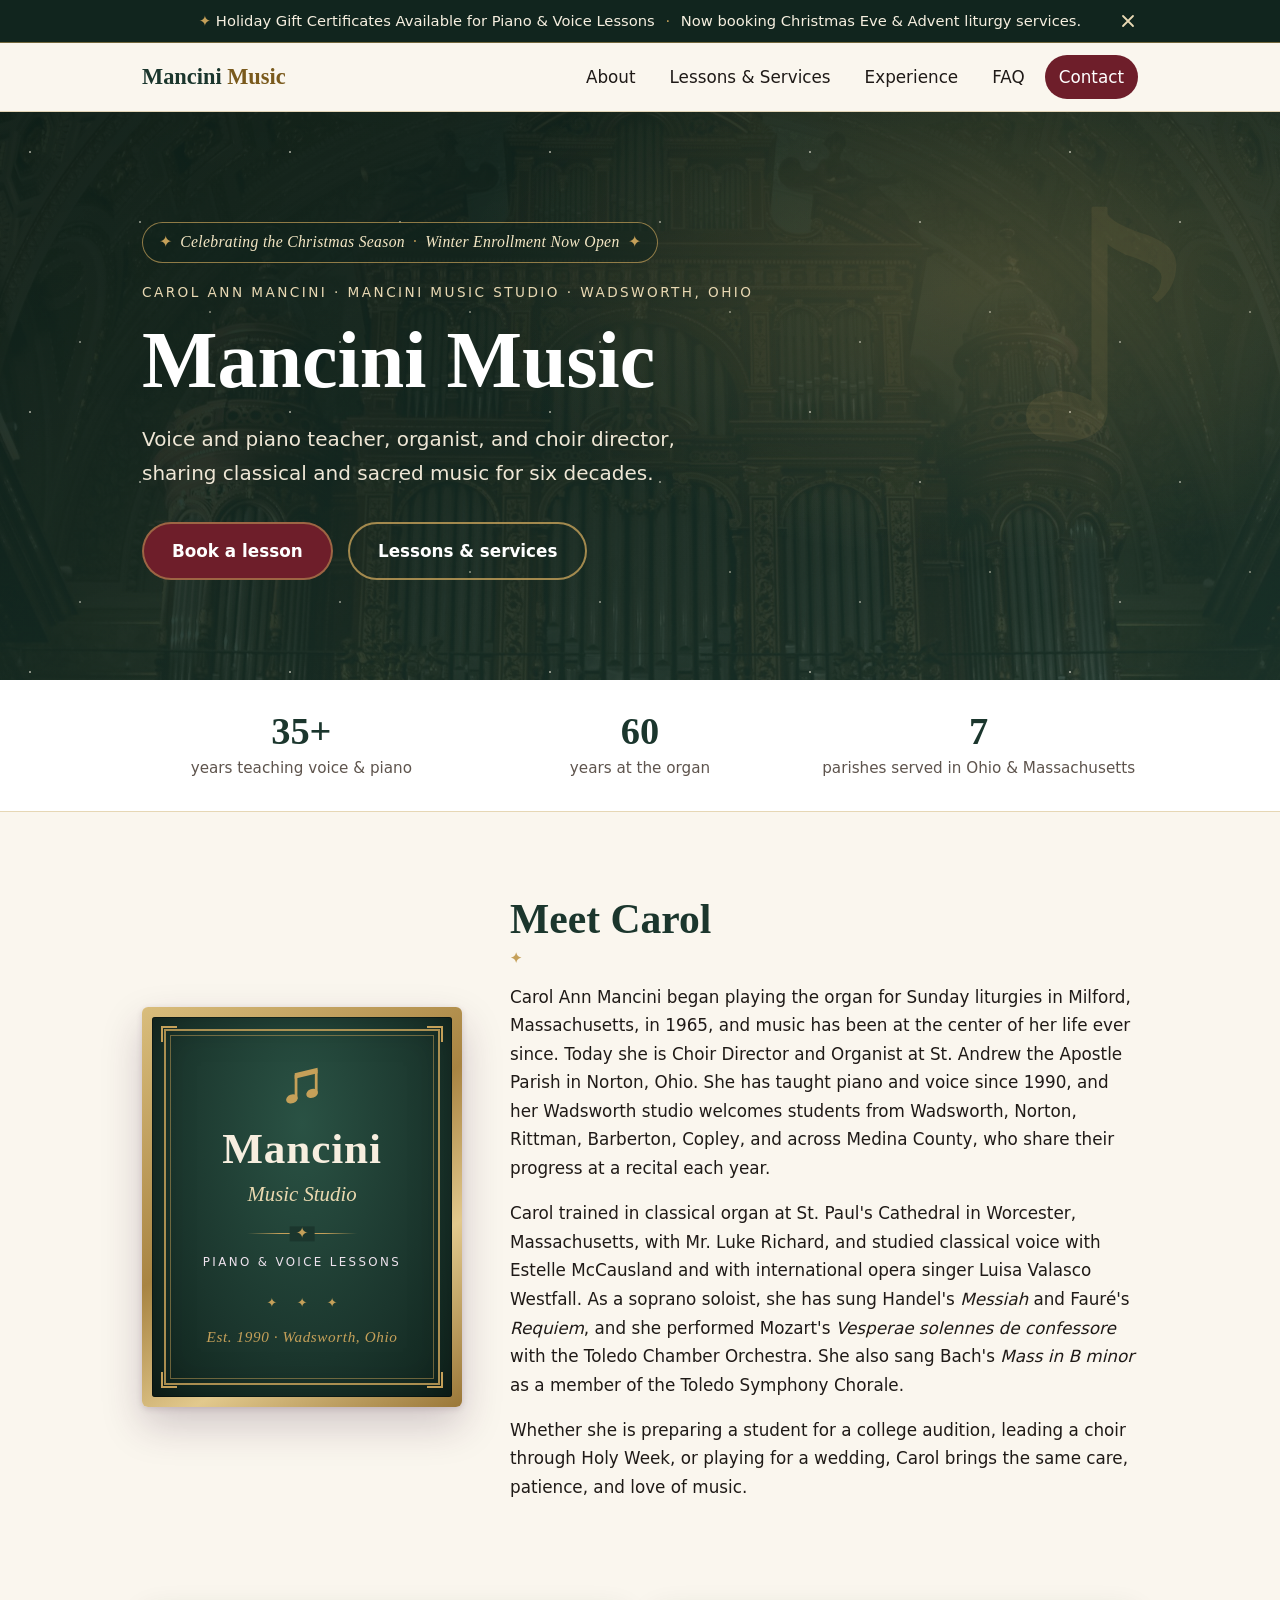
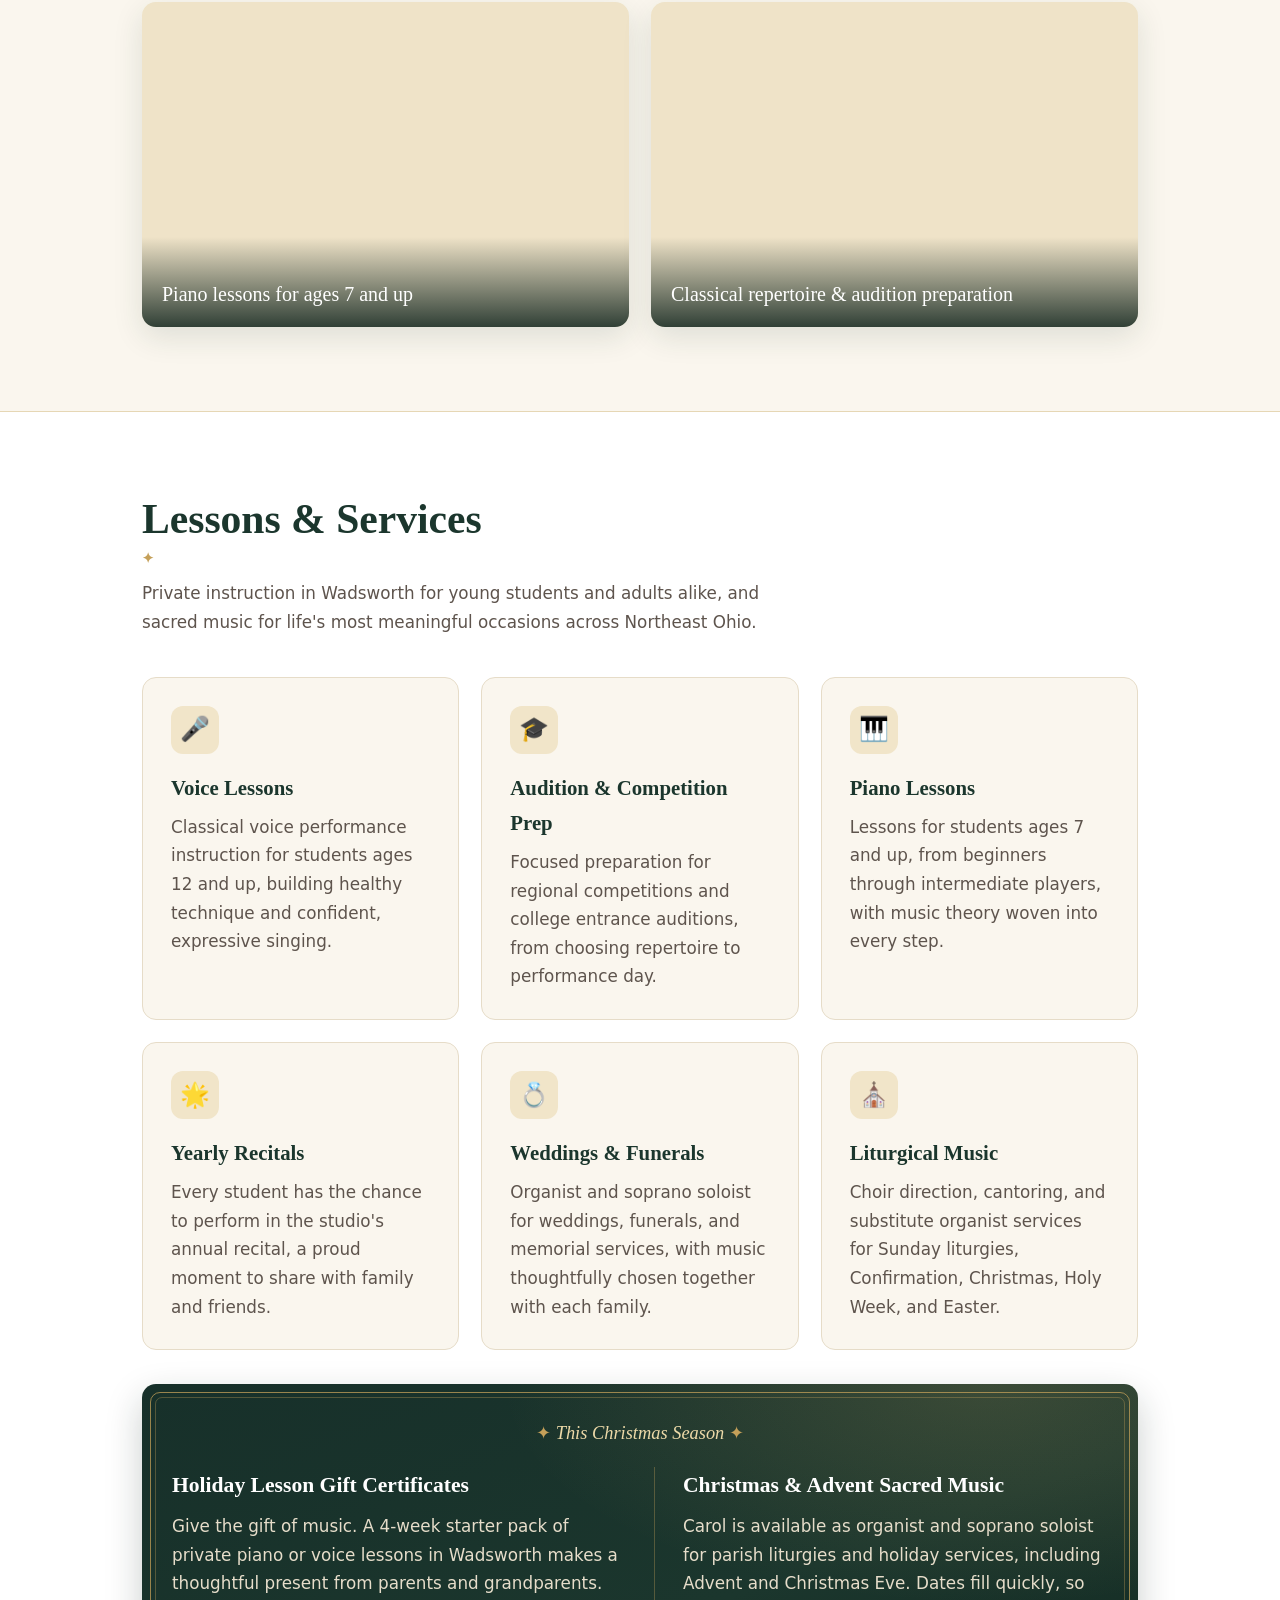
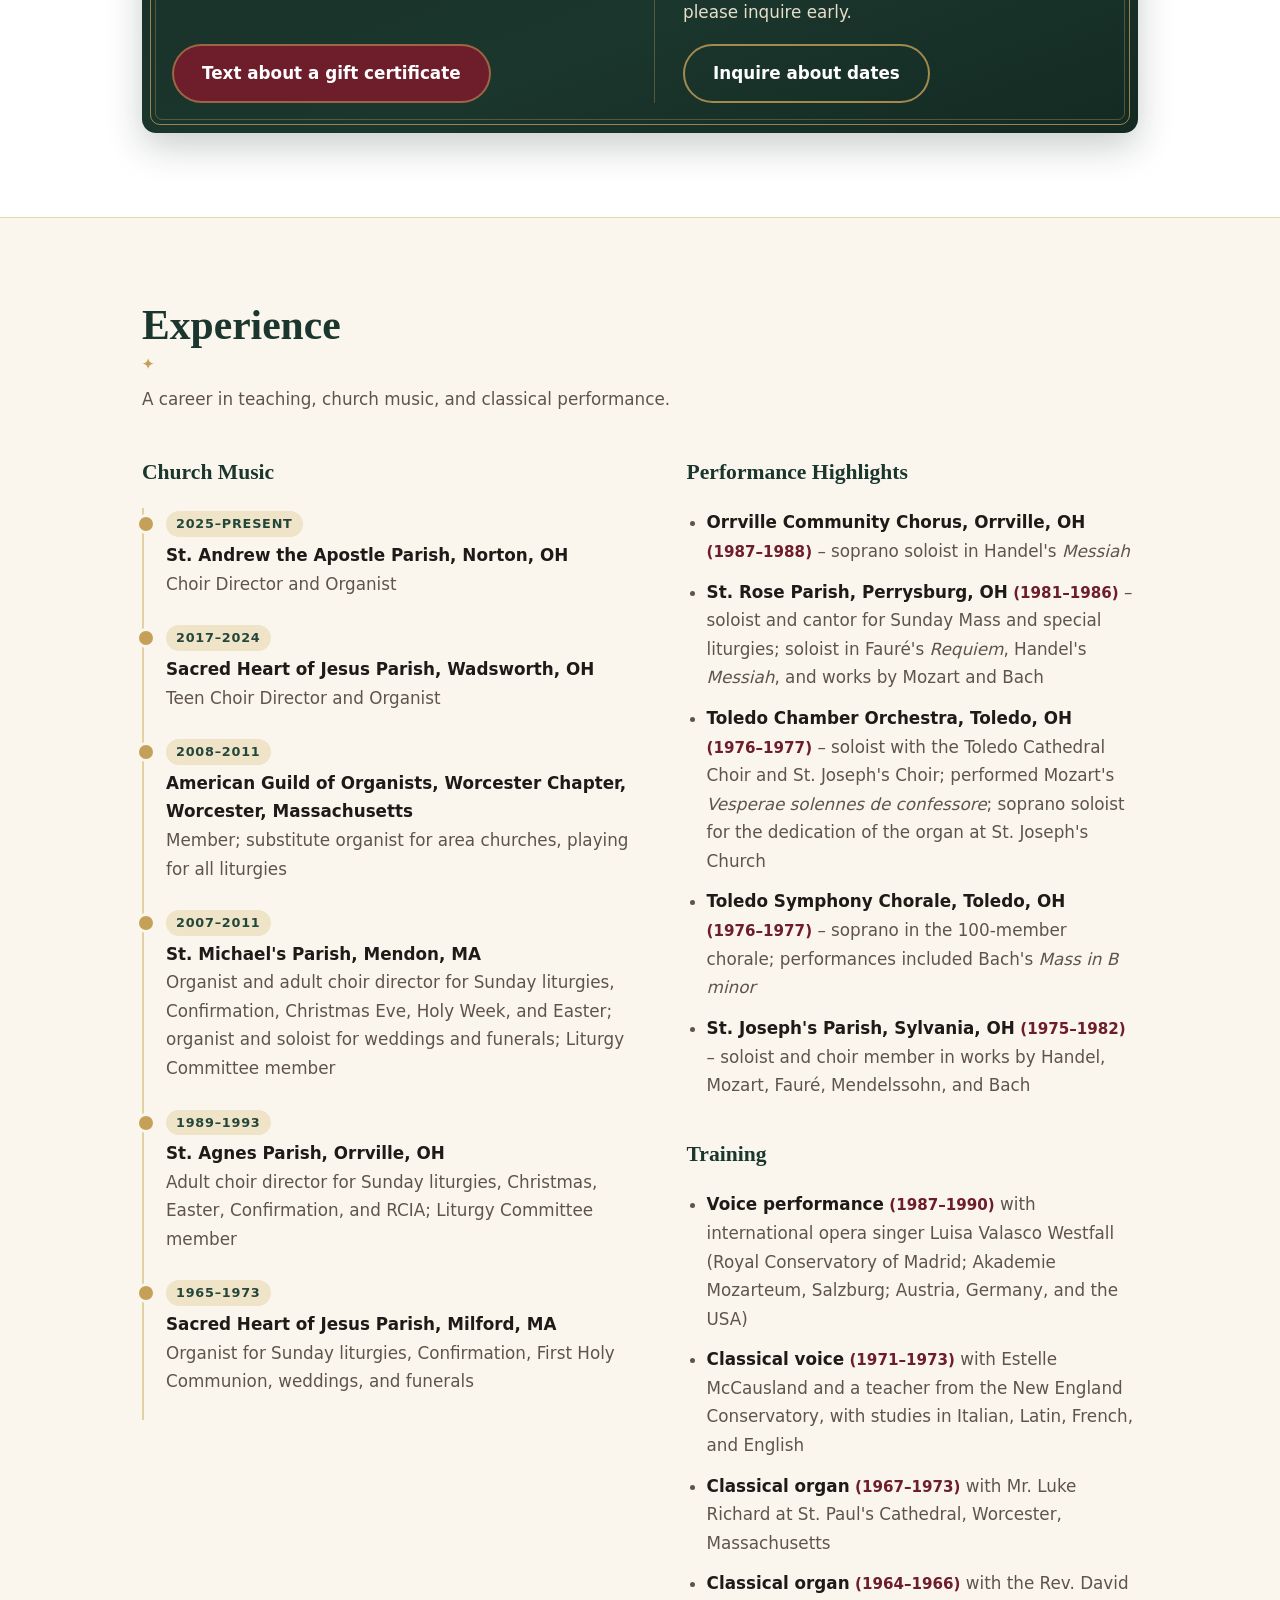
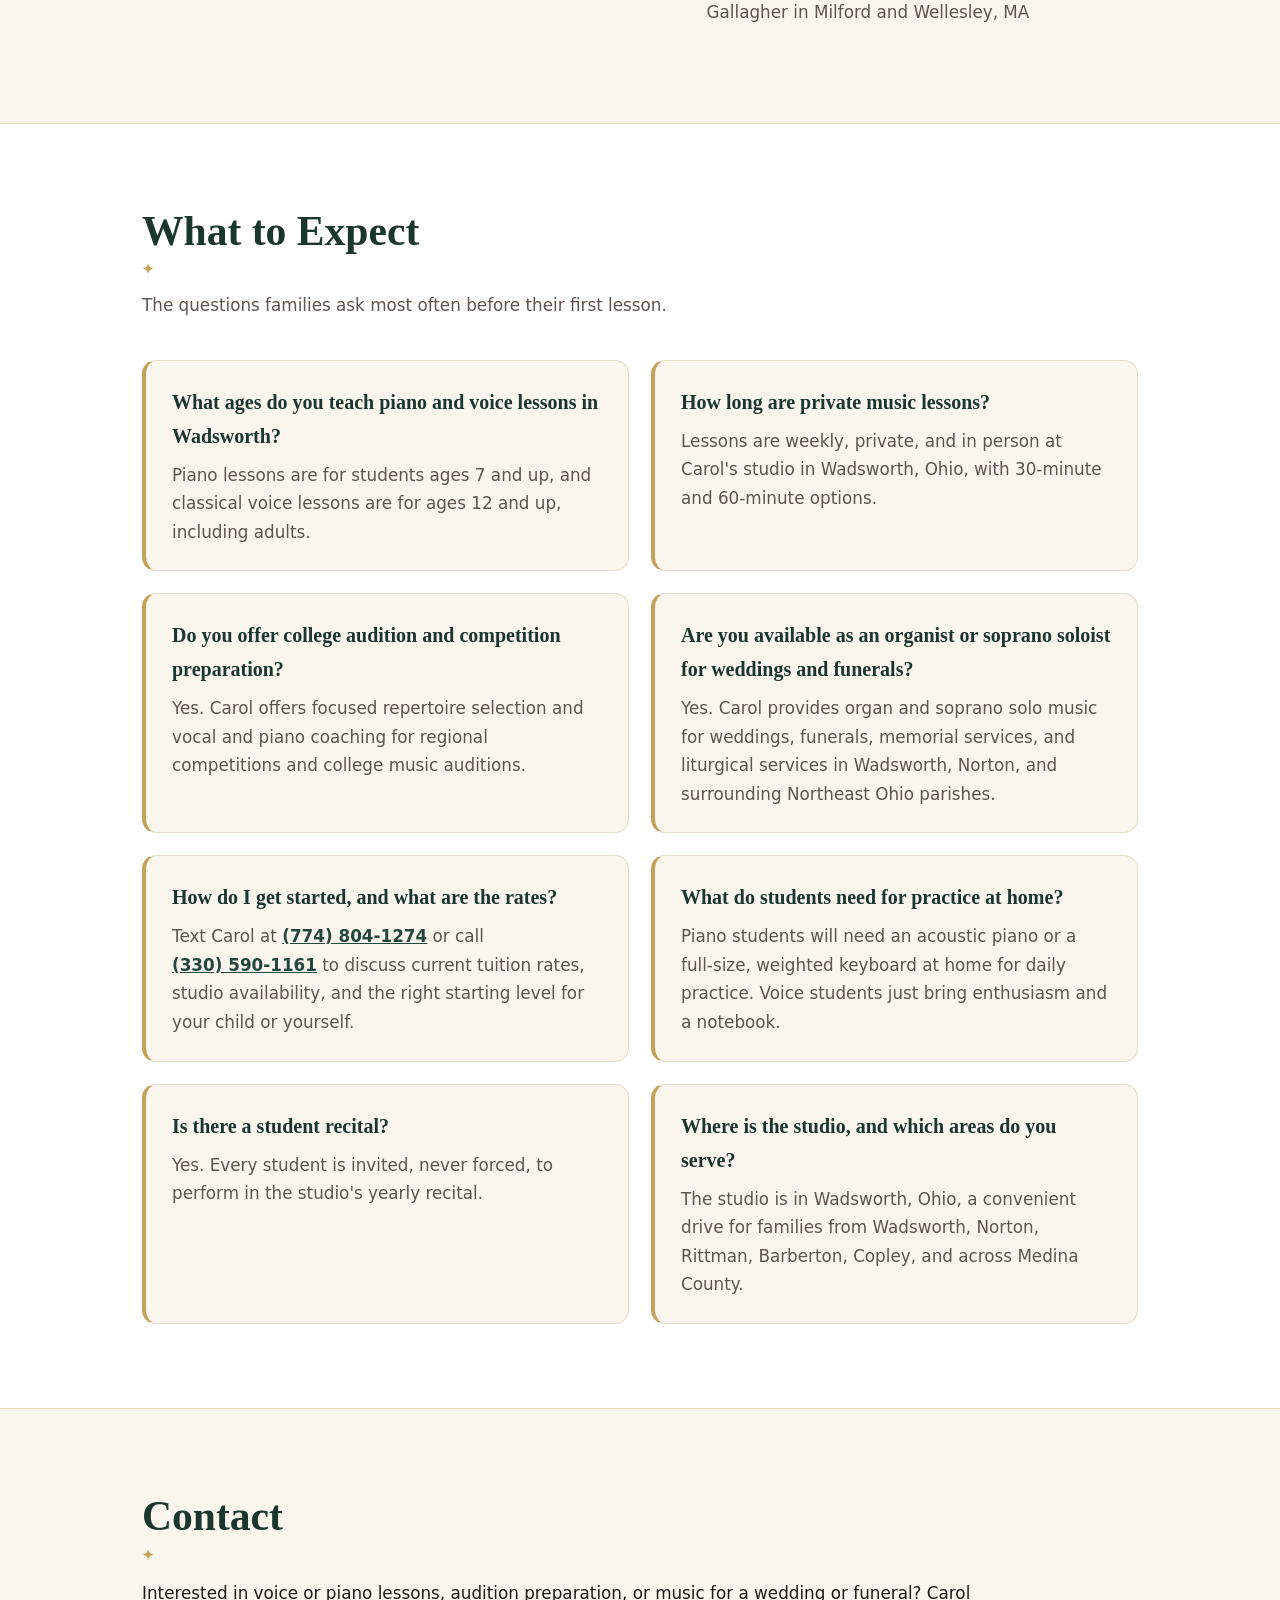
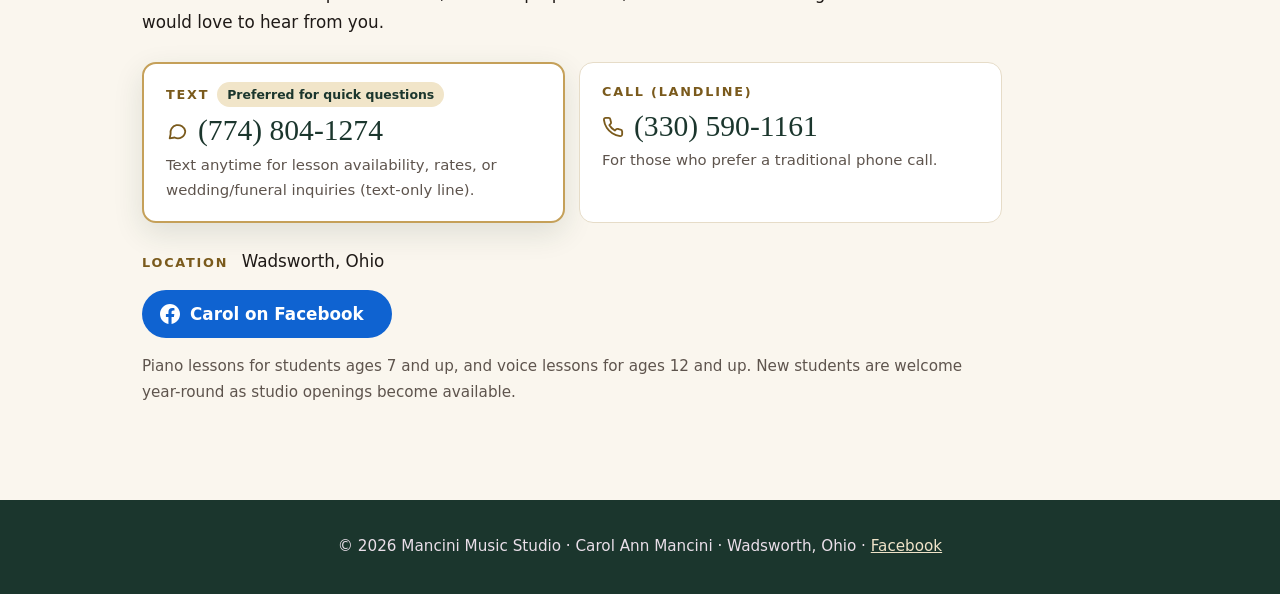
==== commit b03a1f63: "FAQ schema, local copy, social tags, sitemap" ====
--- a/index.html
+++ b/index.html
@@ -5,14 +5,28 @@
 <meta name="viewport" content="width=device-width, initial-scale=1">
 <meta http-equiv="Content-Security-Policy" content="default-src 'none'; script-src 'self'; style-src 'self'; img-src 'self' data:; connect-src https://formspree.io; base-uri 'none'; form-action https://formspree.io; upgrade-insecure-requests">
 <meta name="referrer" content="strict-origin-when-cross-origin">
-<title>Mancini Music | Carol Ann Mancini – Voice, Piano &amp; Organ</title>
-<meta name="description" content="Private voice and piano lessons in Wadsworth and Norton, Ohio, with Carol Ann Mancini. Piano for ages 7+, classical voice for ages 12+, audition prep, and wedding and funeral music.">
+<title>Mancini Music Studio | Voice &amp; Piano Lessons in Wadsworth, OH</title>
+<meta name="description" content="Private classical voice and piano lessons in Wadsworth, Ohio with Carol Ann Mancini. 35+ years of teaching experience, college audition prep, and organist/soloist services for weddings and liturgies.">
 <link rel="canonical" href="https://mancini-music.github.io/">
 <meta property="og:type" content="website">
+<meta property="og:site_name" content="Mancini Music Studio">
 <meta property="og:url" content="https://mancini-music.github.io/">
-<meta property="og:title" content="Mancini Music – Carol Ann Mancini">
-<meta property="og:description" content="Private voice and piano lessons in Wadsworth and Norton, Ohio, with Carol Ann Mancini.">
+<meta property="og:title" content="Mancini Music Studio | Voice &amp; Piano Lessons in Wadsworth, OH">
+<meta property="og:description" content="Private classical voice and piano lessons in Wadsworth, Ohio with Carol Ann Mancini. 35+ years of teaching, college audition prep, and organist/soloist services for weddings and liturgies.">
+<meta property="og:locale" content="en_US">
 <meta property="og:image" content="https://mancini-music.github.io/images/hero-organ.jpg">
+<meta property="og:image:secure_url" content="https://mancini-music.github.io/images/hero-organ.jpg">
+<meta property="og:image:type" content="image/jpeg">
+<meta property="og:image:width" content="1600">
+<meta property="og:image:height" content="1200">
+<meta property="og:image:alt" content="A grand church pipe organ with gilded pipes, the backdrop of Mancini Music Studio's website">
+<meta name="twitter:card" content="summary_large_image">
+<meta name="twitter:title" content="Mancini Music Studio | Voice &amp; Piano Lessons in Wadsworth, OH">
+<meta name="twitter:description" content="Private classical voice and piano lessons in Wadsworth, Ohio with Carol Ann Mancini. 35+ years of teaching, audition prep, and wedding and liturgical music.">
+<meta name="twitter:image" content="https://mancini-music.github.io/images/hero-organ.jpg">
+<meta name="twitter:image:alt" content="A grand church pipe organ with gilded pipes">
+<meta name="geo.region" content="US-OH">
+<meta name="geo.placename" content="Wadsworth, Ohio">
 <meta name="theme-color" content="#3b1d3a">
 <link rel="icon" type="image/svg+xml" href="data:image/svg+xml,%3Csvg xmlns='http://www.w3.org/2000/svg' viewBox='0 0 64 64'%3E%3Crect x='2' y='2' width='60' height='60' rx='14' fill='%235a1f3a' stroke='%23d4a843' stroke-width='3'/%3E%3Cg fill='%23e9c46a'%3E%3Cpath d='M25 19 47 14v6l-22 5z'/%3E%3Crect x='25' y='21' width='3.2' height='23'/%3E%3Crect x='43.8' y='16' width='3.2' height='23'/%3E%3Cellipse cx='21.5' cy='44' rx='6.5' ry='4.8' transform='rotate(-20 21.5 44)'/%3E%3Cellipse cx='40.3' cy='39' rx='6.5' ry='4.8' transform='rotate(-20 40.3 39)'/%3E%3C/g%3E%3C/svg%3E">
 <link rel="stylesheet" href="styles.css?v=20">
@@ -22,7 +36,7 @@
   "@type": ["MusicSchool", "LocalBusiness"],
   "name": "Mancini Music Studio",
   "alternateName": "Mancini Music",
-  "description": "Private voice and piano lessons in Wadsworth and Norton, Ohio, with Carol Ann Mancini, organist and choir director. Piano for ages 7 and up, classical voice for ages 12 and up, audition preparation, yearly recitals, and music for weddings and funerals.",
+  "description": "Private classical voice and piano lessons in Wadsworth, Ohio with Carol Ann Mancini. 35+ years of teaching experience, college audition prep, and organist/soloist services for weddings and liturgies.",
   "url": "https://mancini-music.github.io/",
   "image": "https://mancini-music.github.io/images/hero-organ.jpg",
   "telephone": "+1-330-590-1161",
@@ -47,24 +61,102 @@
     "postalCode": "44281",
     "addressCountry": "US"
   },
-  "areaServed": [
-    {
-      "@type": "City",
-      "name": "Wadsworth, OH 44281",
-      "containedInPlace": { "@type": "State", "name": "Ohio" }
-    },
-    {
-      "@type": "City",
-      "name": "Norton, OH",
-      "containedInPlace": { "@type": "State", "name": "Ohio" }
-    }
-  ],
+  "areaServed": ["Wadsworth, OH", "Norton, OH", "Rittman, OH", "Barberton, OH", "Copley, OH", "Medina County, OH", "Summit County, OH"],
   "founder": {
     "@type": "Person",
     "name": "Carol Ann Mancini",
     "jobTitle": "Piano and Voice Teacher, Organist, and Choir Director"
   },
-  "sameAs": ["https://www.facebook.com/carolann.mancini.71"]
+  "sameAs": ["https://www.facebook.com/carolann.mancini.71"],
+  "hasOfferCatalog": {
+    "@type": "OfferCatalog",
+    "name": "Lessons & Music Services",
+    "itemListElement": [
+      {
+        "@type": "Offer",
+        "itemOffered": {
+          "@type": "Service",
+          "name": "Voice Lessons",
+          "description": "Private classical voice performance lessons for students ages 12 and up.",
+          "audience": { "@type": "PeopleAudience", "suggestedMinAge": 12 }
+        }
+      },
+      {
+        "@type": "Offer",
+        "itemOffered": {
+          "@type": "Service",
+          "name": "Piano Lessons",
+          "description": "Private piano lessons with music theory for students ages 7 and up, beginner through intermediate.",
+          "audience": { "@type": "PeopleAudience", "suggestedMinAge": 7 }
+        }
+      },
+      {
+        "@type": "Offer",
+        "itemOffered": {
+          "@type": "Service",
+          "name": "Audition & Competition Prep",
+          "description": "Preparation for regional competitions and college entrance auditions."
+        }
+      },
+      {
+        "@type": "Offer",
+        "itemOffered": {
+          "@type": "Service",
+          "name": "Wedding, Funeral & Liturgical Organist and Soprano Soloist",
+          "description": "Organist and soprano soloist for weddings, funerals, memorial services, and parish liturgies including Advent and Christmas Eve."
+        }
+      }
+    ]
+  }
+}
+</script>
+<!-- FAQ structured data: keep in sync with the visible "What to Expect" questions on the page. -->
+<script type="application/ld+json">
+{
+  "@context": "https://schema.org",
+  "@type": "FAQPage",
+  "mainEntity": [
+    {
+      "@type": "Question",
+      "name": "What ages do you teach piano and voice lessons in Wadsworth?",
+      "acceptedAnswer": { "@type": "Answer", "text": "Piano lessons are for students ages 7 and up, and classical voice lessons are for ages 12 and up, including adults." }
+    },
+    {
+      "@type": "Question",
+      "name": "How long are private music lessons?",
+      "acceptedAnswer": { "@type": "Answer", "text": "Lessons are weekly, private, and in person at Carol's studio in Wadsworth, Ohio, with 30-minute and 60-minute options." }
+    },
+    {
+      "@type": "Question",
+      "name": "Do you offer college audition and competition preparation?",
+      "acceptedAnswer": { "@type": "Answer", "text": "Yes. Carol offers focused repertoire selection and vocal and piano coaching for regional competitions and college music auditions." }
+    },
+    {
+      "@type": "Question",
+      "name": "Are you available as an organist or soprano soloist for weddings and funerals?",
+      "acceptedAnswer": { "@type": "Answer", "text": "Yes. Carol provides organ and soprano solo music for weddings, funerals, memorial services, and liturgical services in Wadsworth, Norton, and surrounding Northeast Ohio parishes." }
+    },
+    {
+      "@type": "Question",
+      "name": "How do I get started, and what are the rates?",
+      "acceptedAnswer": { "@type": "Answer", "text": "Text Carol at (774) 804-1274 or call (330) 590-1161 to discuss current tuition rates, studio availability, and the right starting level for your child or yourself." }
+    },
+    {
+      "@type": "Question",
+      "name": "What do students need for practice at home?",
+      "acceptedAnswer": { "@type": "Answer", "text": "Piano students will need an acoustic piano or a full-size, weighted keyboard at home for daily practice. Voice students just bring enthusiasm and a notebook." }
+    },
+    {
+      "@type": "Question",
+      "name": "Is there a student recital?",
+      "acceptedAnswer": { "@type": "Answer", "text": "Yes. Every student is invited, never forced, to perform in the studio's yearly recital." }
+    },
+    {
+      "@type": "Question",
+      "name": "Where is the studio, and which areas do you serve?",
+      "acceptedAnswer": { "@type": "Answer", "text": "The studio is in Wadsworth, Ohio, a convenient drive for families from Wadsworth, Norton, Rittman, Barberton, Copley, and across Medina County." }
+    }
+  ]
 }
 </script>
 </head>
@@ -134,7 +226,7 @@
       </div>
       <div>
         <h2 id="about-title">Meet Carol</h2>
-        <p>Carol Ann Mancini began playing the organ for Sunday liturgies in Milford, Massachusetts, in 1965, and music has been at the center of her life ever since. Today she is Choir Director and Organist at St. Andrew the Apostle Parish in Norton, Ohio. She has taught piano and voice since 1990, and at Mancini Music Studio in Wadsworth her students share their progress at a recital each year.</p>
+        <p>Carol Ann Mancini began playing the organ for Sunday liturgies in Milford, Massachusetts, in 1965, and music has been at the center of her life ever since. Today she is Choir Director and Organist at St. Andrew the Apostle Parish in Norton, Ohio. She has taught piano and voice since 1990, and her Wadsworth studio welcomes students from Wadsworth, Norton, Rittman, Barberton, Copley, and across Medina County, who share their progress at a recital each year.</p>
         <p>Carol trained in classical organ at St. Paul's Cathedral in Worcester, Massachusetts, with Mr. Luke Richard, and studied classical voice with Estelle McCausland and with international opera singer Luisa Valasco Westfall. As a soprano soloist, she has sung Handel's <em>Messiah</em> and Fauré's <em>Requiem</em>, and she performed Mozart's <em>Vesperae solennes de confessore</em> with the Toledo Chamber Orchestra. She also sang Bach's <em>Mass in B minor</em> as a member of the Toledo Symphony Chorale.</p>
         <p>Whether she is preparing a student for a college audition, leading a choir through Holy Week, or playing for a wedding, Carol brings the same care, patience, and love of music.</p>
       </div>
@@ -144,11 +236,11 @@
   <div class="photo-band">
     <div class="wrap photo-grid">
       <figure>
-        <img src="images/studio-piano.jpg" alt="Close-up of the ivory and ebony keys of a polished wooden upright piano, glowing in soft, warm light" width="1100" height="733" loading="lazy" decoding="async">
+        <img src="images/studio-piano.jpg" alt="Close-up of the keys of a polished wooden upright piano in soft, warm light, evoking private piano lessons for ages 7 and up" width="1100" height="733" loading="lazy" decoding="async">
         <figcaption>Piano lessons for ages 7 and up</figcaption>
       </figure>
       <figure>
-        <img src="images/studio-music.jpg" alt="An open book of classical piano music marked 'Quasi adagio', its pages filled with handwritten pencil notes from practice" width="1100" height="733" loading="lazy" decoding="async">
+        <img src="images/studio-music.jpg" alt="Open book of classical piano sheet music marked 'Quasi adagio', with handwritten pencil notes from lesson practice" width="1100" height="733" loading="lazy" decoding="async">
         <figcaption>Classical repertoire &amp; audition preparation</figcaption>
       </figure>
     </div>
@@ -157,7 +249,7 @@
   <section class="alt" id="services" aria-labelledby="services-title">
     <div class="wrap">
       <h2 id="services-title">Lessons &amp; Services</h2>
-      <p class="sub">Private instruction for young students and adults alike, and music for life's most meaningful occasions.</p>
+      <p class="sub">Private instruction in Wadsworth for young students and adults alike, and sacred music for life's most meaningful occasions across Northeast Ohio.</p>
       <div class="cards">
         <article class="card"><div class="icon" aria-hidden="true">🎤</div><h3>Voice Lessons</h3><p>Classical voice performance instruction for students ages 12 and up, building healthy technique and confident, expressive singing.</p></article>
         <article class="card"><div class="icon" aria-hidden="true">🎓</div><h3>Audition &amp; Competition Prep</h3><p>Focused preparation for regional competitions and college entrance auditions, from choosing repertoire to performance day.</p></article>
@@ -260,23 +352,39 @@
   <section class="alt" id="faq" aria-labelledby="faq-title">
     <div class="wrap">
       <h2 id="faq-title">What to Expect</h2>
-      <p class="sub">The details families ask about most often before their first lesson.</p>
+      <p class="sub">The questions families ask most often before their first lesson.</p>
       <div class="faq-grid">
         <div class="faq-item">
-          <h3>Lesson Format &amp; Length</h3>
-          <p>Weekly private, in-person lessons at Carol's studio in Wadsworth, Ohio. Choose 30-minute or 60-minute lessons.</p>
-        </div>
-        <div class="faq-item">
-          <h3>Getting Started &amp; Rates</h3>
+          <h3>What ages do you teach piano and voice lessons in Wadsworth?</h3>
+          <p>Piano lessons are for students ages 7 and up, and classical voice lessons are for ages 12 and up, including adults.</p>
+        </div>
+        <div class="faq-item">
+          <h3>How long are private music lessons?</h3>
+          <p>Lessons are weekly, private, and in person at Carol's studio in Wadsworth, Ohio, with 30-minute and 60-minute options.</p>
+        </div>
+        <div class="faq-item">
+          <h3>Do you offer college audition and competition preparation?</h3>
+          <p>Yes. Carol offers focused repertoire selection and vocal and piano coaching for regional competitions and college music auditions.</p>
+        </div>
+        <div class="faq-item">
+          <h3>Are you available as an organist or soprano soloist for weddings and funerals?</h3>
+          <p>Yes. Carol provides organ and soprano solo music for weddings, funerals, memorial services, and liturgical services in Wadsworth, Norton, and surrounding Northeast Ohio parishes.</p>
+        </div>
+        <div class="faq-item">
+          <h3>How do I get started, and what are the rates?</h3>
           <p>Text Carol at <a href="sms:+17748041274">(774) 804-1274</a> or call <a href="tel:+13305901161">(330) 590-1161</a> to discuss current tuition rates, studio availability, and the right starting level for your child or yourself.</p>
         </div>
         <div class="faq-item">
-          <h3>At-Home Practice</h3>
+          <h3>What do students need for practice at home?</h3>
           <p>Piano students will need an acoustic piano or a full-size, weighted keyboard at home for daily practice. Voice students just bring enthusiasm and a notebook.</p>
         </div>
         <div class="faq-item">
-          <h3>Annual Recital</h3>
-          <p>Every student is invited, never forced, to perform in the studio's yearly recital.</p>
+          <h3>Is there a student recital?</h3>
+          <p>Yes. Every student is invited, never forced, to perform in the studio's yearly recital.</p>
+        </div>
+        <div class="faq-item">
+          <h3>Where is the studio, and which areas do you serve?</h3>
+          <p>The studio is in Wadsworth, Ohio, a convenient drive for families from Wadsworth, Norton, Rittman, Barberton, Copley, and across Medina County.</p>
         </div>
       </div>
     </div>
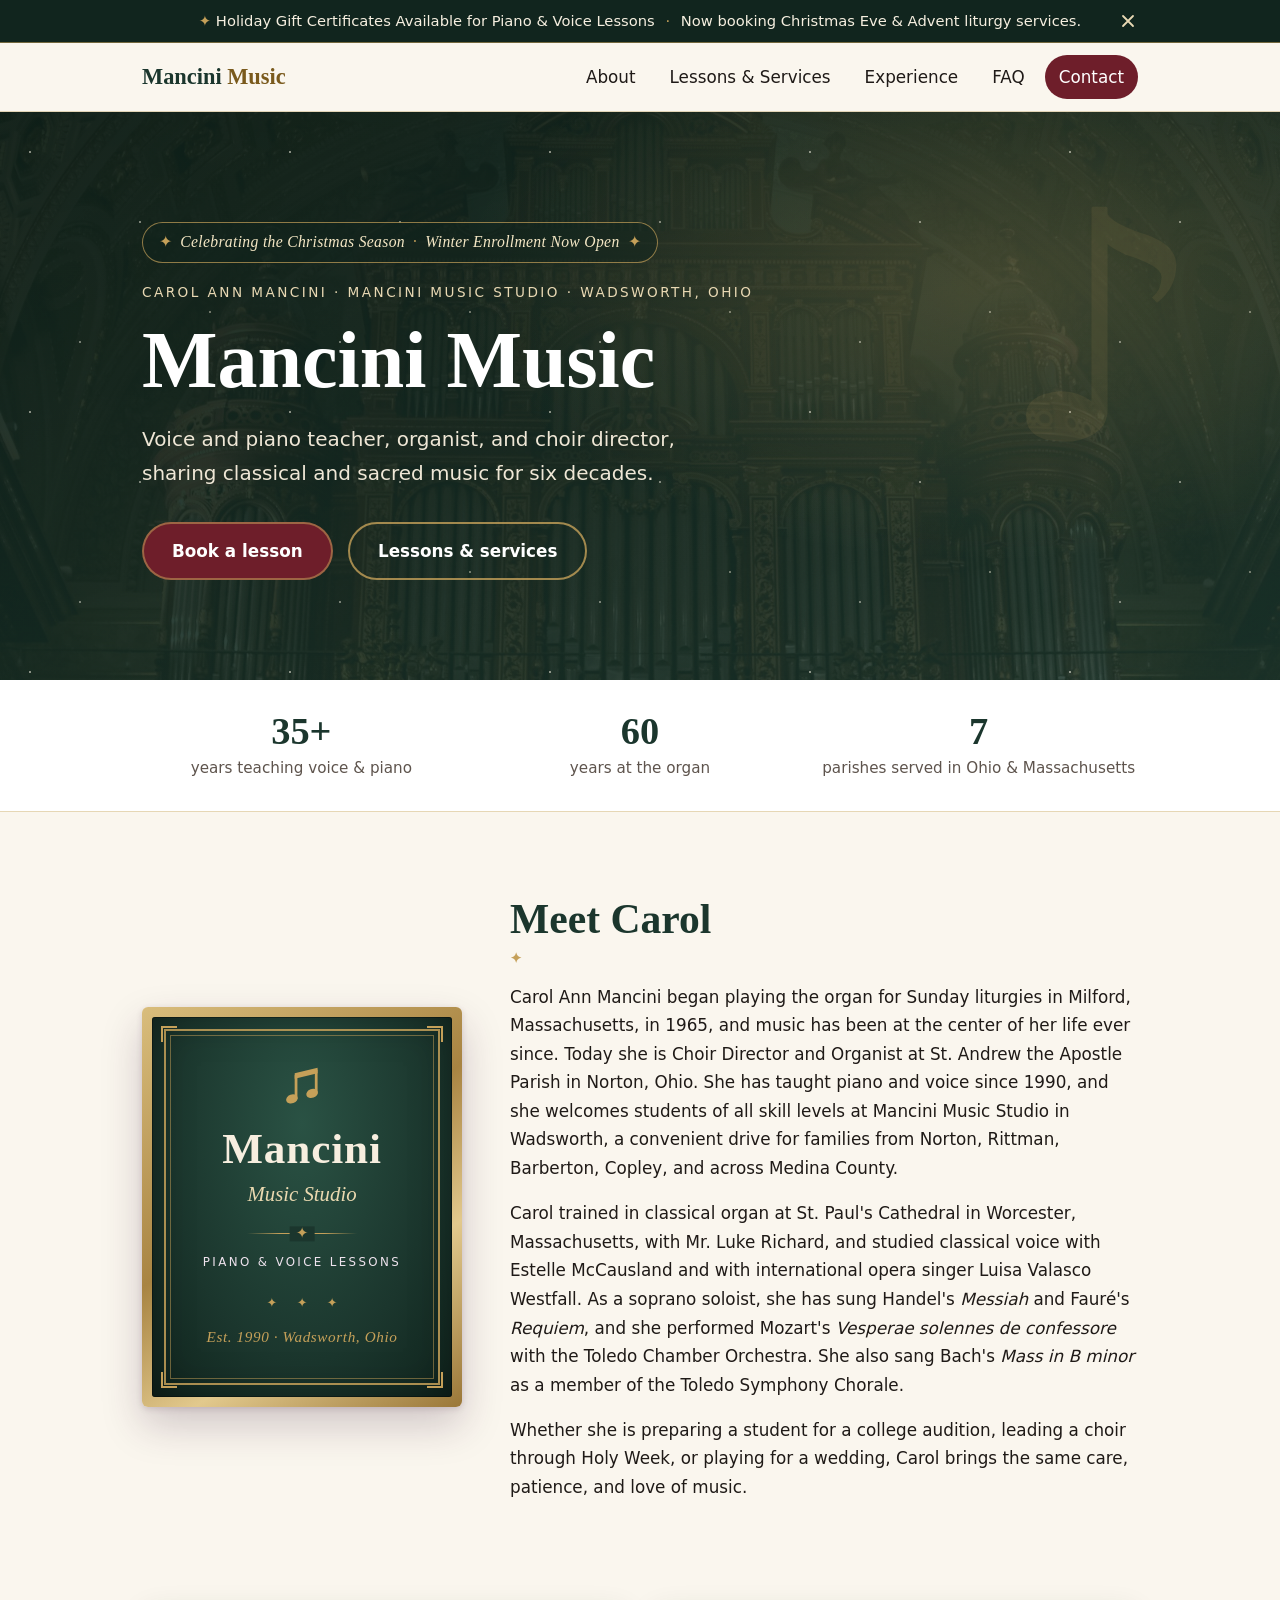
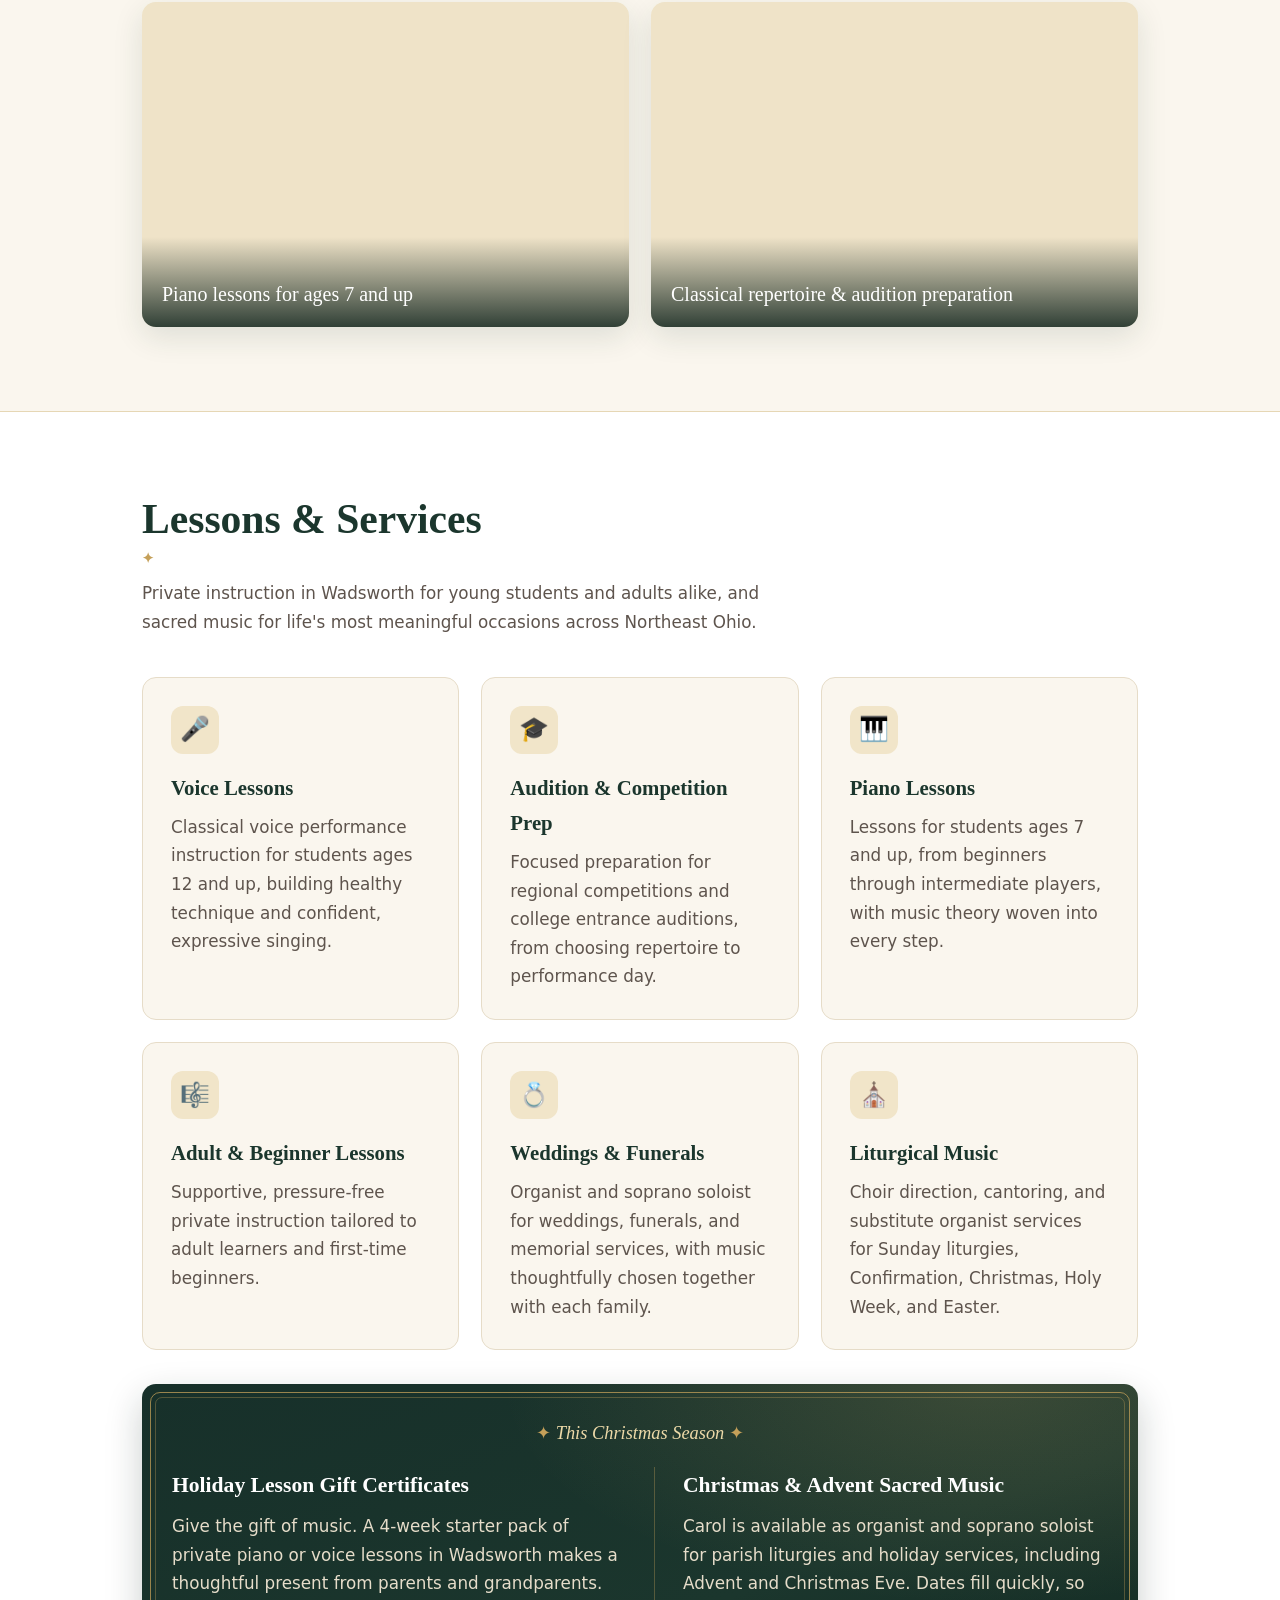
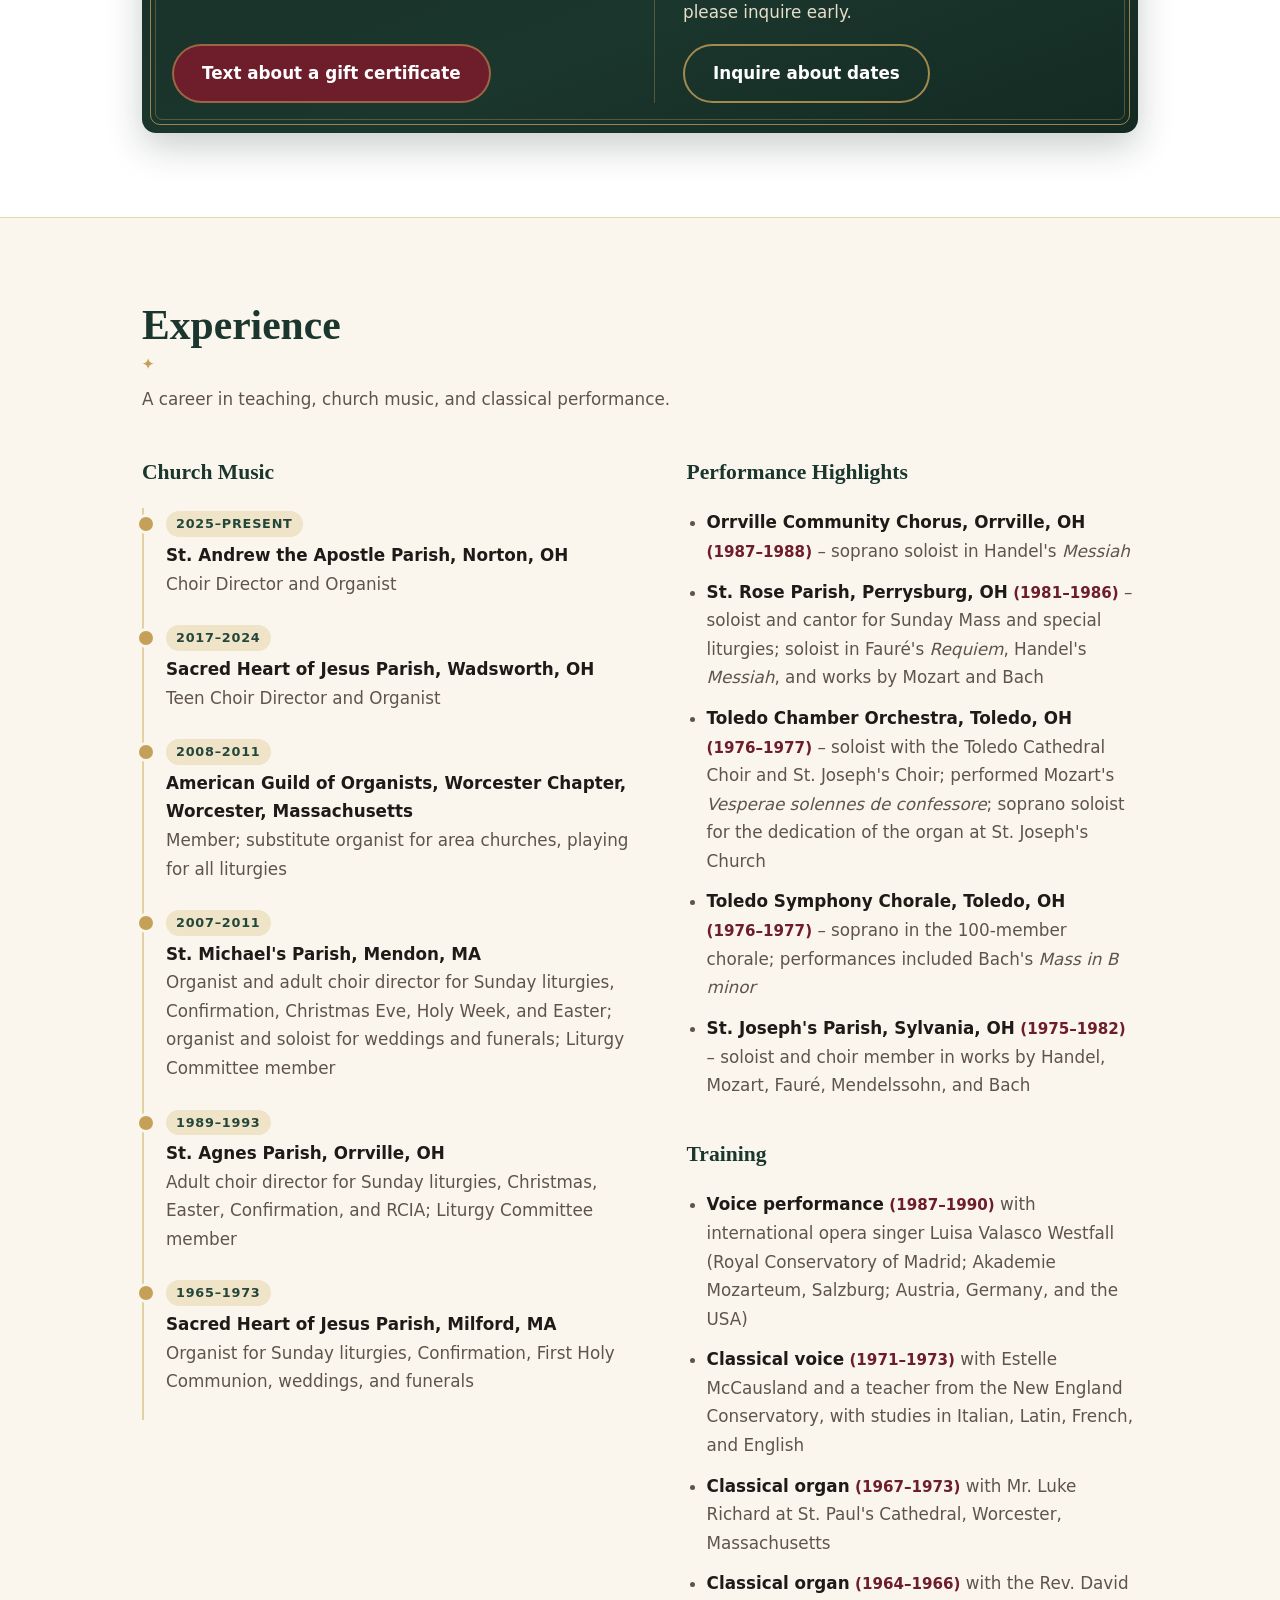
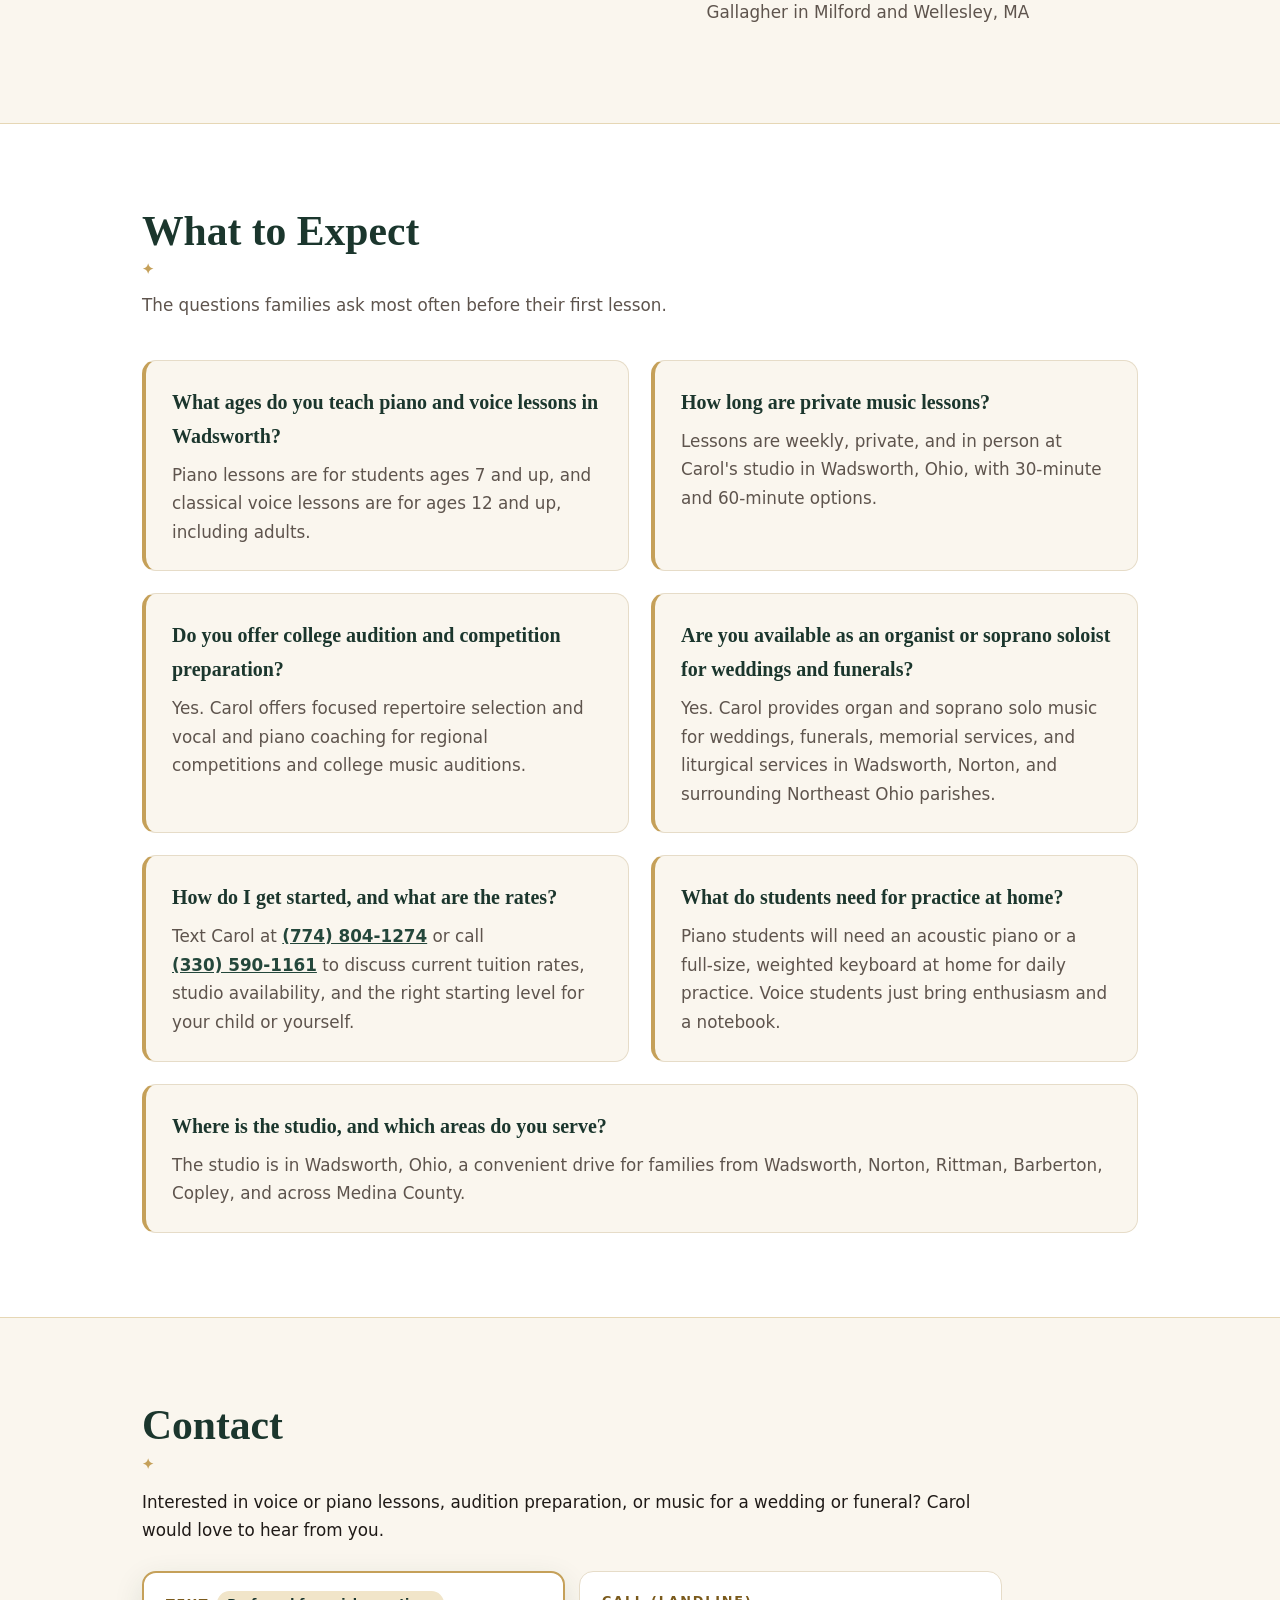
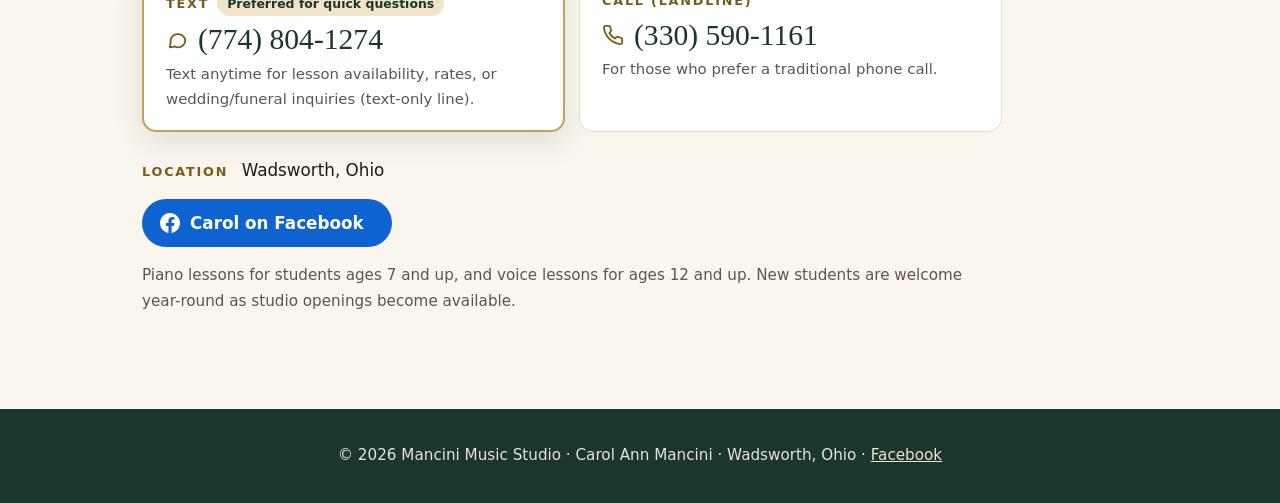
==== commit a4a804a7: "Remove recital references; add Adult & Beginner card" ====
--- a/index.html
+++ b/index.html
@@ -29,7 +29,7 @@
 <meta name="geo.placename" content="Wadsworth, Ohio">
 <meta name="theme-color" content="#3b1d3a">
 <link rel="icon" type="image/svg+xml" href="data:image/svg+xml,%3Csvg xmlns='http://www.w3.org/2000/svg' viewBox='0 0 64 64'%3E%3Crect x='2' y='2' width='60' height='60' rx='14' fill='%235a1f3a' stroke='%23d4a843' stroke-width='3'/%3E%3Cg fill='%23e9c46a'%3E%3Cpath d='M25 19 47 14v6l-22 5z'/%3E%3Crect x='25' y='21' width='3.2' height='23'/%3E%3Crect x='43.8' y='16' width='3.2' height='23'/%3E%3Cellipse cx='21.5' cy='44' rx='6.5' ry='4.8' transform='rotate(-20 21.5 44)'/%3E%3Cellipse cx='40.3' cy='39' rx='6.5' ry='4.8' transform='rotate(-20 40.3 39)'/%3E%3C/g%3E%3C/svg%3E">
-<link rel="stylesheet" href="styles.css?v=20">
+<link rel="stylesheet" href="styles.css?v=21">
 <script type="application/ld+json">
 {
   "@context": "https://schema.org",
@@ -148,11 +148,6 @@
     },
     {
       "@type": "Question",
-      "name": "Is there a student recital?",
-      "acceptedAnswer": { "@type": "Answer", "text": "Yes. Every student is invited, never forced, to perform in the studio's yearly recital." }
-    },
-    {
-      "@type": "Question",
       "name": "Where is the studio, and which areas do you serve?",
       "acceptedAnswer": { "@type": "Answer", "text": "The studio is in Wadsworth, Ohio, a convenient drive for families from Wadsworth, Norton, Rittman, Barberton, Copley, and across Medina County." }
     }
@@ -226,7 +221,7 @@
       </div>
       <div>
         <h2 id="about-title">Meet Carol</h2>
-        <p>Carol Ann Mancini began playing the organ for Sunday liturgies in Milford, Massachusetts, in 1965, and music has been at the center of her life ever since. Today she is Choir Director and Organist at St. Andrew the Apostle Parish in Norton, Ohio. She has taught piano and voice since 1990, and her Wadsworth studio welcomes students from Wadsworth, Norton, Rittman, Barberton, Copley, and across Medina County, who share their progress at a recital each year.</p>
+        <p>Carol Ann Mancini began playing the organ for Sunday liturgies in Milford, Massachusetts, in 1965, and music has been at the center of her life ever since. Today she is Choir Director and Organist at St. Andrew the Apostle Parish in Norton, Ohio. She has taught piano and voice since 1990, and she welcomes students of all skill levels at Mancini Music Studio in Wadsworth, a convenient drive for families from Norton, Rittman, Barberton, Copley, and across Medina County.</p>
         <p>Carol trained in classical organ at St. Paul's Cathedral in Worcester, Massachusetts, with Mr. Luke Richard, and studied classical voice with Estelle McCausland and with international opera singer Luisa Valasco Westfall. As a soprano soloist, she has sung Handel's <em>Messiah</em> and Fauré's <em>Requiem</em>, and she performed Mozart's <em>Vesperae solennes de confessore</em> with the Toledo Chamber Orchestra. She also sang Bach's <em>Mass in B minor</em> as a member of the Toledo Symphony Chorale.</p>
         <p>Whether she is preparing a student for a college audition, leading a choir through Holy Week, or playing for a wedding, Carol brings the same care, patience, and love of music.</p>
       </div>
@@ -254,7 +249,7 @@
         <article class="card"><div class="icon" aria-hidden="true">🎤</div><h3>Voice Lessons</h3><p>Classical voice performance instruction for students ages 12 and up, building healthy technique and confident, expressive singing.</p></article>
         <article class="card"><div class="icon" aria-hidden="true">🎓</div><h3>Audition &amp; Competition Prep</h3><p>Focused preparation for regional competitions and college entrance auditions, from choosing repertoire to performance day.</p></article>
         <article class="card"><div class="icon" aria-hidden="true">🎹</div><h3>Piano Lessons</h3><p>Lessons for students ages 7 and up, from beginners through intermediate players, with music theory woven into every step.</p></article>
-        <article class="card"><div class="icon" aria-hidden="true">🌟</div><h3>Yearly Recitals</h3><p>Every student has the chance to perform in the studio's annual recital, a proud moment to share with family and friends.</p></article>
+        <article class="card"><div class="icon" aria-hidden="true">🎼</div><h3>Adult &amp; Beginner Lessons</h3><p>Supportive, pressure-free private instruction tailored to adult learners and first-time beginners.</p></article>
         <article class="card"><div class="icon" aria-hidden="true">💍</div><h3>Weddings &amp; Funerals</h3><p>Organist and soprano soloist for weddings, funerals, and memorial services, with music thoughtfully chosen together with each family.</p></article>
         <article class="card"><div class="icon" aria-hidden="true">⛪</div><h3>Liturgical Music</h3><p>Choir direction, cantoring, and substitute organist services for Sunday liturgies, Confirmation, Christmas, Holy Week, and Easter.</p></article>
       </div>
@@ -379,10 +374,6 @@
           <p>Piano students will need an acoustic piano or a full-size, weighted keyboard at home for daily practice. Voice students just bring enthusiasm and a notebook.</p>
         </div>
         <div class="faq-item">
-          <h3>Is there a student recital?</h3>
-          <p>Yes. Every student is invited, never forced, to perform in the studio's yearly recital.</p>
-        </div>
-        <div class="faq-item">
           <h3>Where is the studio, and which areas do you serve?</h3>
           <p>The studio is in Wadsworth, Ohio, a convenient drive for families from Wadsworth, Norton, Rittman, Barberton, Copley, and across Medina County.</p>
         </div>
--- a/styles.css
+++ b/styles.css
@@ -311,3 +311,6 @@
   .hc-item + .hc-item{border-left:0;padding-left:0;border-top:1px solid rgba(197,160,89,.35);padding-top:24px}
 }
 @media(max-width:480px){.season-badge{font-size:.9rem;gap:6px;padding:6px 14px}.badge-dot{display:none}}
+
+/* A lone last FAQ item spans the full width so the grid stays balanced */
+.faq-grid .faq-item:last-child:nth-child(odd){grid-column:1/-1}
